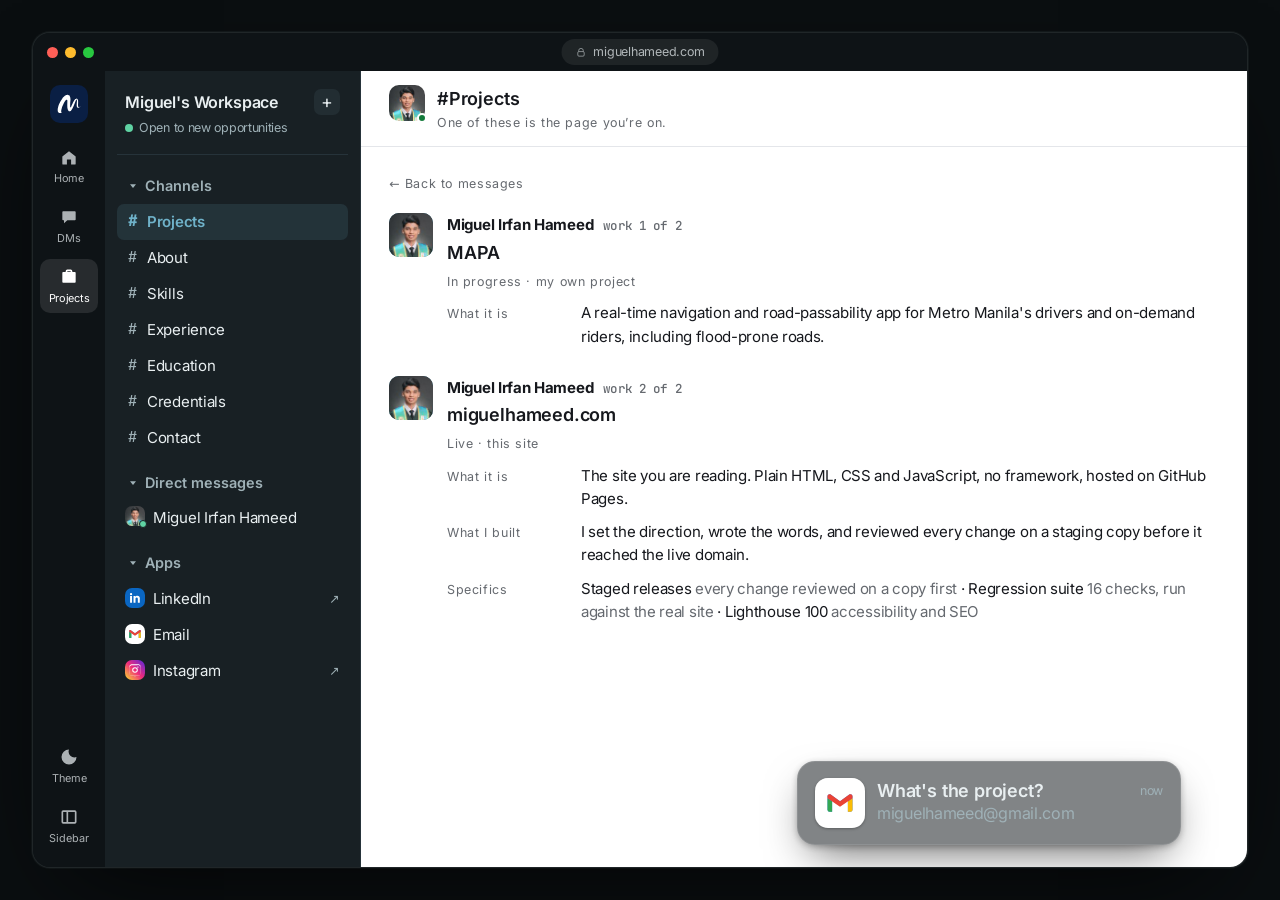
==== projects/index.html @ 27917337 "The words split into one file per channel content.js held every channel's text in 378 lines. It is n" ====
<!DOCTYPE html>
<!-- Generated by tools-build-work.js from index.html. Do not edit by hand. -->
<html lang="en" data-theme="dark">
<head>
  <meta charset="utf-8" />
  <meta name="viewport" content="width=device-width, initial-scale=1" />
  <title>Projects — Miguel Irfan Hameed</title>
  <meta name="description" content="Miguel Irfan Hameed's own projects: MAPA, a road-passability app for Metro Manila, and this site." />
  <meta name="theme-color" content="#182024" />
  <link rel="canonical" href="https://miguelhameed.com/projects/" />
  <link rel="icon" href="../favicon.ico" />
  <link rel="apple-touch-icon" href="../images/site/apple-touch-icon.png" />

  <!-- How the link looks when shared on LinkedIn, Messenger, WhatsApp or X -->
  <meta property="og:type" content="article" />
  <meta property="og:site_name" content="Miguel Irfan Hameed" />
  <meta property="og:url" content="https://miguelhameed.com/projects/" />
  <meta property="og:title" content="Projects — Miguel Irfan Hameed" />
  <meta property="og:description" content="Miguel Irfan Hameed's own projects: MAPA, a road-passability app for Metro Manila, and this site." />
  <meta property="og:image" content="https://miguelhameed.com/images/site/og-image.png" />
  <meta property="og:image:width" content="1200" />
  <meta property="og:image:height" content="630" />
  <meta property="og:image:alt" content="Miguel Irfan Hameed — Marketing Operations Specialist, Quezon City" />
  <meta name="twitter:card" content="summary_large_image" />
  <meta name="twitter:title" content="Projects — Miguel Irfan Hameed" />
  <meta name="twitter:description" content="Miguel Irfan Hameed's own projects: MAPA, a road-passability app for Metro Manila, and this site." />
  <meta name="twitter:image" content="https://miguelhameed.com/images/site/og-image.png" />
  <link rel="preload" href="../fonts/inter-700.woff2" as="font" type="font/woff2" crossorigin />
  <link rel="preload" href="../fonts/inter-400.woff2" as="font" type="font/woff2" crossorigin />
  <!-- No preload on content.js and script.js: it was tried on 1 Oct and measured, and it changed nothing.
       JavaScript execution time is 0.0s — the scripts were never what the opening line was waiting for. -->
  <!-- The counter posts to this origin, so opening the connection early saves the handshake. It is the
       endpoint, not gc.zgo.at where the script file lives; that distinction cost a measurement to find. -->
  <link rel="preconnect" href="https://miguelhameed.goatcounter.com" crossorigin />
  <link rel="stylesheet" href="../fonts/fonts.css" />
  <link rel="manifest" href="../site.webmanifest" />
  <script type="application/ld+json">
{
  "@context": "https://schema.org",
  "@type": "Person",
  "name": "Miguel Irfan Hameed",
  "alternateName": "Miguel Hameed",
  "jobTitle": "Marketing Operations Specialist",
  "url": "https://miguelhameed.com/",
  "image": "https://miguelhameed.com/images/site/headshot.jpg",
  "email": "mailto:miguelhameed@gmail.com",
  "address": {
    "@type": "PostalAddress",
    "addressLocality": "Quezon City",
    "addressCountry": "PH"
  },
  "sameAs": [
    "https://www.linkedin.com/in/miguelhameed",
    "https://www.instagram.com/miggybop/"
  ],
  "alumniOf": {
    "@type": "CollegeOrUniversity",
    "name": "Far Eastern University \u2013 Manila"
  },
  "knowsAbout": [
    "Marketing operations",
    "Content operations",
    "Lead generation",
    "Pipeline management",
    "AI workflows"
  ]
}
  </script>
  <link rel="stylesheet" href="../styles.css" />
</head>
<body>
  <a class="skip-link" href="#messages">Skip to content</a>

  <div class="desk">
    <div class="app" id="app">
      <!-- window bar -->
      <!-- Window bar, after Safari in its compact state: traffic lights and a URL pill, nothing else.
           No tabs, no back arrows — a fake toolbar under the visitor's real one is what makes these look
           like mockups. aria-hidden because it is scenery; the real address is in the real address bar. -->
      <div class="app-bar" aria-hidden="true">
        <span class="dots"><i></i><i></i><i></i></span>
        <span class="url-pill">
          <svg class="url-lock" viewBox="0 0 24 24" aria-hidden="true">
            <path d="M7 10V8a5 5 0 0 1 10 0v2" /><rect x="5" y="10" width="14" height="10" rx="2.5" />
          </svg>
          miguelhameed.com
        </span>
      </div>

      <!-- icon rail (desktop) -->
      <nav class="rail" aria-label="Workspace">
        <a class="rail-mark" href="#intro" aria-label="Miguel's logo, back to the top"><img src="../images/site/logo.svg" alt="" width="38" height="38" /></a>
        <a class="rail-btn is-active" href="#intro" data-rail="home">
          <svg viewBox="0 0 24 24" aria-hidden="true"><path d="M4 11.5 12 5l8 6.5V20a1 1 0 0 1-1 1h-4.5v-6h-5v6H5a1 1 0 0 1-1-1z"/></svg>
          <span>Home</span>
        </a>
        <a class="rail-btn" href="#intro" data-rail="dms">
          <svg viewBox="0 0 24 24" aria-hidden="true"><path d="M5 5h14a1 1 0 0 1 1 1v9a1 1 0 0 1-1 1H10l-4 3.5V16H5a1 1 0 0 1-1-1V6a1 1 0 0 1 1-1z"/></svg>
          <span>DMs</span>
        </a>
        <a class="rail-btn" href="#projects" data-rail="projects">
          <svg viewBox="0 0 24 24" aria-hidden="true"><path d="M8 6V5a2 2 0 0 1 2-2h4a2 2 0 0 1 2 2v1h3a1 1 0 0 1 1 1v11a1 1 0 0 1-1 1H5a1 1 0 0 1-1-1V7a1 1 0 0 1 1-1zm2 0h4V5h-4z"/></svg>
          <span>Projects</span>
        </a>
        <button class="rail-btn theme-btn" type="button" data-theme-toggle aria-label="Theme: switch between slate and ember">
          <svg viewBox="0 0 24 24" aria-hidden="true"><path d="M12 3a9 9 0 1 0 9 9 7 7 0 0 1-9-9z"/></svg>
          <span>Theme</span>
        </button>
        <button class="rail-btn side-toggle" type="button" aria-controls="sidebar" aria-expanded="true" aria-label="Sidebar: hide or show the channel list" data-side-toggle>
          <svg viewBox="0 0 24 24" aria-hidden="true"><path d="M5 4h14a2 2 0 0 1 2 2v12a2 2 0 0 1-2 2H5a2 2 0 0 1-2-2V6a2 2 0 0 1 2-2zm0 2v12h4V6H5zm6 0v12h8V6h-8z"/></svg>
          <span>Sidebar</span>
        </button>
      </nav>

      <!-- channel list -->
      <aside class="sidebar" id="sidebar" aria-label="Channels">
        <div class="side-head">
          <div class="side-head-row">
            <strong>Miguel's Workspace</strong>
            <a class="side-plus" href="#" data-mail aria-label="Send Miguel an email">+</a>
          </div>
          <span class="side-status"><i></i> Open to new opportunities</span>
        </div>

        <button class="side-label" type="button" aria-expanded="true" aria-controls="channel-list" data-fold><svg class="caret" viewBox="0 0 24 24" aria-hidden="true"><path d="M6 8.5h12l-6 7.5z"/></svg>Channels</button>
        <ul class="side-list" id="channel-list"></ul>

        <button class="side-label" type="button" aria-expanded="true" aria-controls="dm-list" data-fold><svg class="caret" viewBox="0 0 24 24" aria-hidden="true"><path d="M6 8.5h12l-6 7.5z"/></svg>Direct messages</button>
        <ul class="side-list" id="dm-list">
          <li><a class="side-link" href="#intro" data-channel="intro"><span class="side-avatar" data-headshot></span> Miguel Irfan Hameed</a></li>
        </ul>

        <button class="side-label" type="button" aria-expanded="true" aria-controls="app-list" data-fold><svg class="caret" viewBox="0 0 24 24" aria-hidden="true"><path d="M6 8.5h12l-6 7.5z"/></svg>Apps</button>
        <ul class="side-list" id="app-list"></ul>
      </aside>

      <!-- messages -->
      <main class="pane" id="messages" tabindex="-1">
        <header class="pane-head">
          <button class="menu-btn" type="button" aria-controls="sidebar" aria-expanded="false" data-menu>
            <svg viewBox="0 0 24 24" aria-hidden="true"><path d="M4 7h16M4 12h16M4 17h16"/></svg>
            <span class="sr-only">Channels</span>
          </button>
          <span data-head-avatar></span>
          <div class="pane-title">
            <p class="pane-h" id="pane-title">Miguel Hameed</p>
            <p id="pane-sub">Marketing Operations Specialist · Quezon City, Philippines</p>
          </div>
          <a class="mob-mail" href="#" data-mail aria-label="Email Miguel">
            <svg viewBox="0 0 24 24" aria-hidden="true"><path d="M4 6h16a1 1 0 0 1 1 1v10a1 1 0 0 1-1 1H4a1 1 0 0 1-1-1V7a1 1 0 0 1 1-1zm0 1.6V17h16V7.6l-8 5.2z"/></svg>
          </a>
          <button class="mob-theme" type="button" data-theme-toggle aria-label="Switch between slate and ember">
            <svg viewBox="0 0 24 24" aria-hidden="true"><path d="M12 3a9 9 0 1 0 9 9 7 7 0 0 1-9-9z"/></svg>
          </button>
        </header>

        <h1 class="sr-only">Miguel Hameed — Marketing Operations Specialist</h1>
        <div class="feed" id="feed">
          <noscript><p class="noscript">This page needs JavaScript to show its content. You can still reach Miguel at
            <a href="mailto:miguelhameed@gmail.com">miguelhameed@gmail.com</a> or download his <a href="../cv.pdf">CV</a>.</p></noscript>
        </div>
      </main>

      <div class="scrim" data-scrim hidden></div>

      <!-- macOS-style notification banner, INSIDE the window (Miguel, 2 Oct) — it used to be fixed to
           the viewport, so it sat on the desk outside the frame. The dismiss button has to be a sibling
           of the link, not inside it: a button cannot live in an anchor. -->
      <div class="float-wrap" id="float-btn">
        <a class="float-btn" id="float-link" href="#">What's the project?</a>
        <button class="float-x" id="float-x" type="button" aria-label="Dismiss">
          <svg viewBox="0 0 24 24" aria-hidden="true"><path d="M6 6l12 12M18 6L6 18"/></svg>
        </button>
      </div>
    </div>
  </div>

  <!-- Panel for a Proof card that has more behind it. Filled and opened by script.js. -->
  <div class="sheet-scrim" id="sheet-scrim" hidden></div>
  <div class="sheet" id="sheet" role="dialog" aria-modal="true" aria-labelledby="sheet-title" hidden>
    <button class="sheet-x" id="sheet-x" type="button" aria-label="Close">
      <svg viewBox="0 0 24 24" aria-hidden="true"><path d="M6 6l12 12M18 6L6 18"/></svg>
    </button>
    <div class="sheet-body" id="sheet-body"></div>
  </div>

  <!-- GoatCounter: visitor counts, no cookies, nothing personal. Dashboard: https://miguelhameed.goatcounter.com -->
  <script data-goatcounter="https://miguelhameed.goatcounter.com/count" async src="//gc.zgo.at/count.js"></script>
  <!-- The site's words, one file per channel (7 Oct). They load in this order and each adds its piece
       to window.SITE, so the browser assembles them — there is no build step. Order only matters in
       that settings.js comes first; the rest are independent. -->
  <script src="../content/settings.js"></script>
  <script src="../content/person.js"></script>
  <script src="../content/projects.js"></script>
  <script src="../content/about.js"></script>
  <script src="../content/skills.js"></script>
  <script src="../content/experience.js"></script>
  <script src="../content/education.js"></script>
  <script src="../content/credentials.js"></script>
  <script src="../content/testimonials.js"></script>
  <script src="../content/contact.js"></script>
  <script src="../script.js"></script>
</body>
</html>
---- fonts/fonts.css ----
The page asks the device for its own interface font first, so Apple devices render in San Francisco. */
@font-face{font-family:'JetBrains Mono';font-style:normal;font-weight:400;font-display:swap;src:url('jetbrainsmono-400.woff2') format('woff2');}
@font-face{font-family:'JetBrains Mono';font-style:normal;font-weight:500;font-display:swap;src:url('jetbrainsmono-500.woff2') format('woff2');}

/* A fallback sized to match Public Sans, so text does not jump when the real font arrives. */
@font-face{font-family:'Inter Fallback';src:local('Segoe UI'),local('Arial');size-adjust:104%;ascent-override:92%;descent-override:24%;line-gap-override:0%;}

@font-face{font-family:'Inter';font-style:normal;font-weight:400;font-display:swap;src:url('inter-400.woff2') format('woff2');}
@font-face{font-family:'Inter';font-style:normal;font-weight:500;font-display:swap;src:url('inter-500.woff2') format('woff2');}
@font-face{font-family:'Inter';font-style:normal;font-weight:600;font-display:swap;src:url('inter-600.woff2') format('woff2');}
@font-face{font-family:'Inter';font-style:normal;font-weight:700;font-display:swap;src:url('inter-700.woff2') format('woff2');}
@font-face{font-family:'Inter';font-style:normal;font-weight:800;font-display:swap;src:url('inter-800.woff2') format('woff2');}
---- styles.css ----
﻿/* =========================================================
   Miguel's workspace â€” styles
   Structure after baileyelith.com, work cards after matthewdea.com,
   outcome-first writing after alicezhao.work. Two themes: aquarium blue (default) and burgundy.
   ========================================================= */

/* Aquarium: deep ocean navy (#020810, from Miguel's first dark design), light falling from above,
   and a clear sea-blue accent that reads well on dark water. */
:root,
[data-theme="dark"] {
  --desk: #0a0e10;
  --desk-dot: rgba(200, 220, 228, 0.06);
  --app: #0f1518;
  --app-bar: #11171a;
  --line: #26333a;
  --ink: #e9eff1;
  --muted: #9fb1b7;          /* 7.4:1 on the sidebar */
  --todo: #ff8f87;
  --todo-soft: rgba(255, 143, 135, 0.14);
  --rail: #0e1316;
  --rail-ink: rgba(233, 239, 241, 0.72);
  --side: #182024;
  --side-hover: #222d32;
  --accent: #6fb2c9;         /* the photograph's own slate, lifted — 7.0:1 on the sidebar */
  --accent-ink: #06131a;
  --accent-soft: rgba(111, 178, 201, 0.13);
  /* The phone hides every piece of chrome except the sticky header, so these are the theme values it
     reaches for. They are deliberately NOT redefined on .pane, which turns everything inside it light. */
  --chrome: #182024;
  --chrome-ink: #e9eff1;
  --chrome-muted: #9fb1b7;
  --chrome-accent: #6fb2c9;
  --good: #5fd3a3;
  --card: #1a2327;
  --shadow: 0 40px 100px -40px rgba(0, 0, 0, 0.85), 0 0 0 1px rgba(200, 225, 235, 0.05);
  color-scheme: dark;
}

/* Burgundy (trial, 22 Sep): deep wine instead of deep ocean, warm light from above, soft gold accent. */
[data-theme="burgundy"] {
  --desk: #0d0a09;
  --mark: #8d4536;         /* the mh mark in the photograph's rose instead of blue */
  --desk-dot: rgba(255, 225, 218, 0.055);
  --app: #15100f;
  --app-bar: #170f0f;
  --line: #3a2a28;
  --ink: #f3eae8;
  --muted: #bba8a3;          /* 7.5:1 on the sidebar */
  --todo: #ff9a8e;
  --todo-soft: rgba(255, 154, 142, 0.14);
  --rail: #140e0e;
  --rail-ink: rgba(243, 234, 232, 0.72);
  --side: #241a19;
  --side-hover: #302321;
  --accent: #d29a8d;         /* the rose in the sunrise — 7.1:1 on the sidebar */
  --accent-ink: #1a0f0d;
  --accent-soft: rgba(210, 154, 141, 0.13);
  --chrome: #241a19;
  --chrome-ink: #f3eae8;
  --chrome-muted: #bba8a3;
  --chrome-accent: #d29a8d;
  --good: #7fd4a6;
  --card: #241b19;
  --shadow: 0 40px 100px -40px rgba(0, 0, 0, 0.85), 0 0 0 1px rgba(255, 225, 218, 0.05);
  color-scheme: dark;
}
[data-theme="burgundy"] .attachment-sea   { background: linear-gradient(145deg, #a79189 0%, #6d5751 55%, #352723 100%); }
[data-theme="burgundy"] .attachment-ocean { background: linear-gradient(145deg, #8d4536 0%, #5c2d24 55%, #2d1613 100%); }
/* The pane is light in burgundy too, but warm rather than blue, and the accent stays gold-adjacent. */
[data-theme="burgundy"] .pane {
  --card: #faf7f6;
  --line: #ece4e2;
  --ink: #1b1413;
  --muted: #6b6160;
  --accent: #8d4536;          /* 6.9:1 on white, and the mark colour */
  --accent-soft: rgba(141, 69, 54, 0.09);
}

[data-theme="burgundy"] .attachment-reef  { background: linear-gradient(145deg, #6b2a4f 0%, #451733 55%, #240a1b 100%); }
[data-theme="burgundy"] .attachment-deep  { background: linear-gradient(145deg, #5c1a3a 0%, #3b0f25 55%, #1e0713 100%); }

:root {
  --sans: -apple-system, BlinkMacSystemFont, 'Inter', 'Inter Fallback', system-ui, 'Segoe UI', sans-serif;
  --serif: 'Newsreader', Georgia, 'Times New Roman', serif;
  /* Tracking scale. San Francisco tightens as type grows; Inter does not, so we do it by hand. */
  /* Measured off apple.com: body is tracked tightest, large display type is nearly neutral,
     mid-size subheads are slightly open. */
  --track-display: -0.01em;   /* the biggest numbers */
  --track-lede: -0.015em;     /* the opening line */
  --track-head: -0.01em;      /* titles and section heads */
  --track-body: -0.02em;      /* running text */
  --track-caps: 0.05em;       /* small uppercase labels */
  --display: var(--sans); /* headings in the same face as the body: standard, and it matches Apple's own look */
  --mono: 'JetBrains Mono', ui-monospace, 'Cascadia Mono', monospace;
  /* one scale for corners: tiny marks, controls, cards, panels, pills */
  --r-xs: 3px;
  --r-sm: 7px;
  --r-md: 10px;
  --r-lg: 14px;
  --r-xl: 18px;
  --r-pill: 999px;
  /* one scale for text sizes */
  --t-xs: 0.68rem;
  --t-sm: 0.78rem;
  --t-md: 0.9rem;
  --t-base: 1rem;
  --t-lg: 1.12rem;
  --t-xl: 1.3rem;
  --ease: cubic-bezier(0.22, 1, 0.36, 1);
}

*, *::before, *::after { box-sizing: border-box; margin: 0; padding: 0; }

html { -webkit-text-size-adjust: 100%; }

body {
  font-family: var(--sans);
  font-size: 15px;
  letter-spacing: var(--track-body);
  line-height: 1.55;
  color: var(--ink);
  background-color: var(--desk);
  /* The desk is the theme's own colour (Miguel, 2 Oct): "match the background into the color of the
     website for now". Flat colour is perfectly sharp at any screen size and costs nothing to load,
     which is the whole reason baileyelith.com's page sits on flat black.
     The illustration is still in images/desk/ — putting it back is this one rule. */
  -webkit-font-smoothing: antialiased;
  transition: background-color 0.3s;
}

a { color: inherit; }
img { display: block; max-width: 100%; }
button { font: inherit; color: inherit; background: none; border: 0; cursor: pointer; }
svg { width: 20px; height: 20px; fill: currentColor; }
.menu-btn svg, .mob-theme svg { fill: none; stroke: currentColor; stroke-width: 1.8; stroke-linecap: round; }
.mob-theme svg { fill: currentColor; stroke: none; }

:focus-visible { outline: 2px solid var(--accent); outline-offset: 2px; border-radius: var(--r-sm); }

.sr-only {
  position: absolute; width: 1px; height: 1px; overflow: hidden;
  clip: rect(0 0 0 0); white-space: nowrap;
}

.skip-link {
  position: fixed; left: 16px; top: -60px; z-index: 50;
  background: var(--accent); color: var(--accent-ink);
  padding: 10px 14px; border-radius: var(--r-sm); text-decoration: none; font-weight: 600;
}
.skip-link:focus { top: 12px; }
.noscript { padding: 24px; max-width: 60ch; }
.noscript a { color: var(--accent); }

.mono { font-family: var(--mono); font-size: var(--t-sm); letter-spacing: 0.01em; }
/* small labels: Inter, quiet, slightly open â€” replaces the monospace that had spread across the page */
.label, .divider-sub, .work-no, .spec-label, .proof-kind, .tl-dates, .where,
.attach-note, .empty-note, .todo-tag, .ext, .end, .word, .tab-count, #pane-sub, .contact-list .label,
.earlier-head {
  font-family: var(--sans); font-size: var(--t-sm); letter-spacing: var(--track-caps); color: var(--muted);
}
/* Only the dash is dimmed — it is a separator, not something to read. */
.divider-dash { color: var(--muted); opacity: 0.7; margin-right: 2px; }
.work-no, .proof-kind { text-transform: uppercase; }

/* ---------------- desk + app window ---------------- */
.desk {
  min-height: 100vh;
  display: grid;
  place-items: center;
  padding: 32px;
}

.app {
  position: relative;
  width: 100%;
  max-width: 1500px;
  height: calc(100vh - 64px);
  min-height: 560px;
  display: grid;
  grid-template-columns: 72px 256px 1fr;
  grid-template-rows: 38px 1fr;
  grid-template-areas:
    "bar bar bar"
    "rail side pane";
  background: var(--app);
  /* A real window edge: a faint light ring, catching light the way a window would. It read as a glow
     only while the desk was LIGHTER than the window; with the desk darkened below it (2 Oct) the ring
     does its job again and Miguel kept it. */
  border: 1px solid rgba(255, 255, 255, 0.07);
  border-radius: var(--r-xl);
  box-shadow: var(--shadow);
  overflow: hidden;
}

.app-bar {
  grid-area: bar;
  position: relative;
  display: flex;
  align-items: center;
  gap: 14px;
  padding: 0 14px;
  background: var(--rail);
  color: var(--rail-ink);
}
.dots { display: inline-flex; gap: 7px; }
.dots i { width: 11px; height: 11px; border-radius: 50%; }
/* window buttons in colour, like baileyelith.com: close, minimise, full screen */
.dots i:nth-child(1) { background: #ff5f57; }
.dots i:nth-child(2) { background: #febc2e; }
.dots i:nth-child(3) { background: #28c840; }
.app-bar-title { font-family: var(--mono); font-size: var(--t-sm); }

/* The address pill. Centred in the bar the way Safari centres it, and narrow — a wide one reads as a
   toolbar waiting to be typed into. */
.url-pill {
  position: absolute; left: 50%; transform: translateX(-50%);
  display: inline-flex; align-items: center; gap: 7px;
  max-width: 46%; padding: 3px 14px;
  border-radius: var(--r-pill);
  background: rgba(255, 255, 255, 0.07);
  font-size: var(--t-sm); letter-spacing: var(--track-body);
  color: var(--rail-ink);
  white-space: nowrap; overflow: hidden; text-overflow: ellipsis;
}
.url-lock { width: 11px; height: 11px; flex: none; fill: none; stroke: currentColor; stroke-width: 2; opacity: 0.75; }

/* ---------------- icon rail ---------------- */
.rail {
  grid-area: rail;
  background: var(--rail);
  color: var(--rail-ink);
  display: flex;
  flex-direction: column;
  align-items: center;
  gap: 6px;
  padding: 14px 0;
}

.rail-mark {
  display: grid; place-items: center;
  width: 38px; height: 38px; margin-bottom: 10px;
  border-radius: var(--r-md);
  background: #0a1f44;              /* navy, Miguel's pick for the logo tile */
  color: #fff;
  text-decoration: none;
  overflow: hidden;
}
.rail-mark img { width: 72%; height: 72%; object-fit: contain; }

.rail-btn {
  display: flex; flex-direction: column; align-items: center; gap: 3px;
  width: 58px; padding: 8px 0 6px;
  border-radius: var(--r-md);
  font-size: var(--t-xs); font-weight: 400;
  text-decoration: none;
  transition: background 0.2s, color 0.2s;
}
.rail-btn:hover, .rail-btn.is-active { background: rgba(255, 255, 255, 0.1); color: #fff; }
.theme-btn { margin-top: auto; }
/* hide-sidebar button (desktop only): folds the channel column away */
.app { transition: grid-template-columns 0.25s var(--ease); }
@media (min-width: 1024px) {
  .app.side-hidden { grid-template-columns: 72px 0 1fr; }
  .app.side-hidden .sidebar { visibility: hidden; padding: 0; border: 0; }
}
.side-toggle[aria-expanded="false"] { background: rgba(255, 255, 255, 0.1); color: #fff; }

/* ---------------- sidebar ---------------- */
.sidebar {
  grid-area: side;
  background: var(--side);
  border-right: 1px solid var(--line);
  padding: 18px 12px;
  overflow-y: auto;
}

.side-head { padding: 0 8px 16px; border-bottom: 1px solid var(--line); margin-bottom: 14px; }
.side-head strong { font-family: var(--display); font-weight: 600; display: block; font-size: var(--t-base); letter-spacing: var(--track-head); }
.side-status { display: inline-flex; align-items: center; gap: 6px; font-size: var(--t-sm); color: var(--muted); }
.side-status i, .dot-good { width: 8px; height: 8px; border-radius: 50%; background: var(--good); display: inline-block; }

/* section headings with a fold arrow, after baileyelith.com: â–¾ open, â–¸ closed */
/* a channel that opens on its own, like a separate page */
/* The same side padding as the message feed. It had none, so the content sat flush against the
   channel list instead of breathing like every other channel does. */
.channel-view { flex: 1; overflow-y: auto; padding: 24px 28px 60px; }
/* A plain text link, not a pill: nothing else on the site is a pill-shaped control. */
.view-back {
  display: inline-flex; align-items: center; gap: 6px;
  margin: 0 0 6px; padding: 0;
  border: 0; background: none;
  color: var(--muted); font-size: var(--t-sm); letter-spacing: var(--track-caps);
}
.view-back:hover { color: var(--accent); }

/* Messages / Files tabs and the file gallery */
.pane-tabs { display: flex; gap: 4px; padding: 8px 28px 0; border-bottom: 1px solid var(--line); background: var(--app); }
.pane-tab {
  display: inline-flex; align-items: center; gap: 6px;
  padding: 8px 12px 10px; border-bottom: 2px solid transparent;
  color: var(--muted); font-weight: 600; font-size: var(--t-md);
}
.pane-tab:hover { color: var(--ink); }
.pane-tab.is-on { color: var(--ink); border-bottom-color: var(--accent); }
.tab-count { color: var(--muted); font-weight: 400; }
.files-panel { flex: 1; overflow-y: auto; padding: 24px 28px 60px; }
.files-grid { display: grid; grid-template-columns: repeat(auto-fill, minmax(min(260px, 100%), 1fr)); gap: 18px; max-width: 1000px; }
.file-card { display: flex; flex-direction: column; gap: 8px; }
.file-card img { width: 100%; aspect-ratio: 4 / 3; object-fit: cover; border-radius: var(--r-lg); border: 1px solid var(--line); background: var(--card); }
.file-name { color: var(--muted); }

/* Bailey-style touches: hashtag chips, an "available" dot, a header icon, a + button, a richer float button */
.hash-tags { display: flex; flex-wrap: wrap; gap: 8px; margin: -6px 0 14px; }
/* The outline was var(--line) at 1.25:1 against the pane — technically drawn, effectively invisible,
   so the chips read as floating grey words. A soft fill carries the shape instead, and the text goes to
   the accent so it reads as a label rather than as body copy that has faded. */
.hash-tag { padding: 3px 10px; border-radius: var(--r-pill); border: 1px solid color-mix(in srgb, var(--accent) 45%, transparent); background: var(--accent-soft); color: var(--accent); font-weight: 400; }
.avatar-live { position: relative; display: inline-flex; flex: none; align-self: start; height: -moz-fit-content; height: fit-content; }
.live-dot {
  position: absolute; right: -2px; bottom: -2px;
  width: 12px; height: 12px; border-radius: 50%;
  background: var(--good); border: 2px solid var(--app);
}
.side-avatar + .live-dot { width: 8px; height: 8px; border-width: 1.5px; border-color: var(--side); }
.head-avatar { width: 36px; height: 36px; border-radius: var(--r-md); font-size: var(--t-sm); }
.head-avatar + .live-dot { width: 10px; height: 10px; }
.side-head-row { display: flex; align-items: center; gap: 8px; }
.side-plus {
  margin-left: auto; display: grid; place-items: center;
  width: 26px; height: 26px; border-radius: var(--r-sm);
  background: var(--side-hover); color: var(--ink);
  font-size: var(--t-lg); line-height: 1; text-decoration: none;
}
.side-plus:hover { background: var(--accent); color: var(--accent-ink); }
.float-text { display: flex; flex-direction: column; line-height: 1.32; text-align: left; flex: 1; min-width: 0; padding-top: 1px; }
.float-sub { font-size: 1rem; color: var(--muted); overflow: hidden; text-overflow: ellipsis; white-space: nowrap; }
.side-label {
  display: flex; align-items: center; gap: 4px; width: 100%;
  margin-top: 10px; padding: 6px 8px; border-radius: var(--r-sm);
  font-size: var(--t-md); font-weight: 600; color: var(--muted); text-align: left;
  transition: background 0.15s, color 0.15s;
}
.side-label:hover { background: var(--side-hover); color: var(--ink); }
.side-label .caret { width: 12px; height: 12px; margin: 0 2px; fill: currentColor; transition: transform 0.2s var(--ease); }
.side-label[aria-expanded="false"] .caret { transform: rotate(-90deg); }
.side-list[hidden] { display: none; }

.side-list { list-style: none; }
/* hold the space the lists will take, so nothing jumps while the page draws */
#channel-list { min-height: 216px; }
#app-list { min-height: 108px; }
.feed { min-height: 100vh; }

.side-link {
  display: flex; align-items: center; gap: 8px;
  min-height: 36px; padding: 6px 8px;
  border-radius: var(--r-sm);
  text-decoration: none;
  color: var(--ink);
  transition: background 0.15s, color 0.15s;
}
.side-link:hover { background: var(--side-hover); }
.side-link.is-active { background: var(--accent-soft); color: var(--accent); font-weight: 600; }
.side-link .hash { color: var(--muted); font-family: var(--mono); width: 14px; text-align: center; }
.side-link.is-active .hash { color: var(--accent); }
.side-link .soon { margin-left: auto; font-family: var(--mono); font-size: var(--t-xs); color: var(--muted); }
.app-icon { display: grid; place-items: center; width: 20px; height: 20px; border-radius: var(--r-sm); flex: none; }
.app-icon svg { width: 14px; height: 14px; fill: #fff; }
.app-linkedin { background: #0a66c2; }   /* LinkedIn's own blue */
.app-email { background: #fff; }            /* Gmail's own colours need a white tile */
.app-instagram { background: linear-gradient(45deg, #f9ce34 5%, #ee2a7b 50%, #6228d7 95%); }
.app-cv { background: #e5484d; }        /* PDF red */
.app-notes { background: var(--accent); }
.side-link .ext { margin-left: auto; color: var(--muted); font-size: var(--t-sm); }
.side-avatar { width: 20px; height: 20px; border-radius: var(--r-sm); object-fit: cover; }

/* ---------------- message pane ---------------- */
/* The message pane is light inside both themes (Miguel, 1 Oct, after baileyelith.com): the frame keeps its
   colour — deep ocean or wine on the desk, the rail and the channel list with it — and the conversation
   itself sits on white, the way a chat app actually looks. These are the same token names redefined on this
   one element, so everything inside the pane picks them up and nothing outside it changes. */
.pane {
  --app: #ffffff;
  --app-bar: #f4f4f4;
  --card: #f7f8fa;
  --line: #e4e6ea;
  --ink: #16181d;
  --muted: #65696f;          /* 5.9:1 on white */
  --accent: #1f5f78;         /* the photograph's slate, darkened — 7.1:1 on white */
  --accent-ink: #ffffff;
  --accent-soft: rgba(31, 95, 120, 0.09);
  --good: #137a3a;
  --todo: #c2282f;
  --todo-soft: rgba(194, 40, 47, 0.09);
  color-scheme: light;

  grid-area: pane;
  background: var(--app);
  /* colour is inherited, so it was already resolved to the dark theme ink at body: it has to be set
     again here or every element that does not name a colour stays near-white on white. */
  color: var(--ink);
  display: flex;
  flex-direction: column;
  min-width: 0;
  overflow: hidden;
  outline: none;
}

.pane-head {
  display: flex; align-items: center; gap: 12px;
  padding: 14px 28px;
  border-bottom: 1px solid var(--line);
  background: var(--app);
}
.pane-title .pane-h { font-family: var(--display); color: var(--ink); font-weight: 600; font-size: var(--t-lg); letter-spacing: var(--track-head); }
.pane-title p { color: var(--muted); }
.menu-btn, .mob-theme, .mob-mail { display: none; flex: none; } /* flex: none keeps phone header buttons a full 44px tap size */

.feed {
  scroll-padding-top: 20px;
  flex: 1;
  overflow-y: auto;
  padding: 24px 28px 110px;
  scroll-behavior: smooth;
}

.day { display: flex; align-items: center; gap: 12px; margin: 4px 0 18px; color: var(--muted); }
.day::before, .day::after { content: ''; flex: 1; height: 1px; background: var(--line); }

/* one message */
.msg {
  display: grid;
  grid-template-columns: 44px minmax(0, 1fr);
  gap: 14px;
  padding: 14px 0;
  animation: rise 0.5s var(--ease) both;
}
.msg-avatar { width: 44px; height: 44px; border-radius: var(--r-md); object-fit: cover; background: var(--accent); }
.avatar-mark { display: inline-grid; place-items: center; flex: none; background: #0a1f44; color: #fff; font-weight: 700; letter-spacing: -0.03em; font-size: var(--t-md); }
.side-avatar.avatar-mark { font-size: var(--t-xs); }
.msg-meta { display: flex; align-items: baseline; gap: 10px; flex-wrap: wrap; margin-bottom: 4px; }
.msg-name { font-weight: 700; }
.msg-time { color: var(--muted); }
.pin { display: inline-flex; align-items: center; gap: 5px; color: var(--muted); }

/* the intro message */
.lede { font-family: var(--display); font-size: clamp(1.35rem, 2.4vw, 1.9rem); line-height: 1.22; letter-spacing: var(--track-lede); font-weight: 600; max-width: 30ch; margin: 6px 0 14px; }
.lede .before { color: var(--muted); font-weight: 400; }

/* intro photo: beside the text on wide screens, above it on phones */
/* One column while there is no photo beside the text (1 Oct). The two-column rule is kept below for
   when it comes back. */
.intro-grid { display: grid; grid-template-columns: minmax(0, 1fr); gap: 32px; align-items: start; }
.intro-grid:has(.intro-photo) { grid-template-columns: minmax(0, 1fr) 220px; }
.intro-photo { width: 100%; height: auto; aspect-ratio: 1 / 1; border-radius: var(--r-xl); object-fit: cover; margin-top: 8px; box-shadow: var(--shadow); }
.intro-photo.is-empty {
  display: flex; flex-direction: column; align-items: center; justify-content: center; gap: 8px;
  text-align: center; padding: 16px;
  border: 2px dashed var(--todo); background: var(--todo-soft); color: var(--todo); box-shadow: none;
}
.intro-photo .empty-title { font-weight: 700; font-size: var(--t-lg); line-height: 1.25; }
.intro-photo .empty-note { font-size: var(--t-xs); opacity: 0.9; }

.highlights { list-style: none; display: grid; gap: 6px; margin-bottom: 16px; }
.highlights li { position: relative; padding-left: 18px; max-width: 60ch; }
a.hook, .highlights .hook { color: var(--ink); font-weight: 600; text-decoration: none; }
a.hook { border-bottom: 1px solid var(--line); }
a.hook:hover, a.hook:focus-visible { border-bottom-color: var(--accent); color: var(--accent); }
.highlights li::before { content: ''; position: absolute; left: 2px; top: 0.62em; width: 5px; height: 5px; border-radius: var(--r-xs); background: var(--muted); }

.chips { display: flex; flex-wrap: wrap; gap: 8px; margin-bottom: 18px; }
.chip {
  display: inline-flex; align-items: center; gap: 6px;
  padding: 5px 10px; border-radius: var(--r-pill);
  border: 1px solid var(--line); background: var(--side);
  font-size: var(--t-md);
}

.actions { display: flex; flex-wrap: wrap; gap: 10px; }
.btn {
  display: inline-flex; align-items: center; justify-content: center; gap: 8px;
  min-height: 44px; padding: 10px 18px;
  border-radius: var(--r-md);
  font-weight: 600; text-decoration: none;
  /* The secondary button used var(--line), which measures 1.25:1 against the pane — drawn but not
     visible — with plain body ink for text, so it read as dark words rather than as a button beside a
     filled one. Accent outline at 3.4:1 and accent text now, which is the pair reading as primary and
     secondary rather than as a button and a sentence. */
  border: 1px solid color-mix(in srgb, var(--accent) 45%, transparent);
  background: var(--app);
  color: var(--accent);
  transition: transform 0.2s var(--ease), background 0.2s, border-color 0.2s;
}
.btn:hover { border-color: var(--accent); }
.btn:active { transform: scale(0.98); }
.btn-primary { background: var(--accent); color: var(--accent-ink); border-color: var(--accent); }
.btn-primary:hover { filter: brightness(1.08); }
/* The word and an arrow (Miguel, 4 Oct), which is the shape he wanted all along. The arrow used to be
   the text character ↗: it sat high above the baseline, drew at the font's own weight rather than the
   button's, and sheared differently in every face. This is drawn instead — same stroke weight as the
   text, aligned to it, and it nudges on hover so the button has somewhere to go.
   Tried and rejected on the way here: a blue tile, a solid LinkedIn-blue button, a blue outline, and the
   mark on its own without the word. */
.btn-arrow {
  width: 13px; height: 13px; flex: none;
  fill: none; stroke: currentColor; stroke-width: 1.6; stroke-linecap: round; stroke-linejoin: round;
  opacity: 0.8; transition: transform 0.18s var(--ease), opacity 0.18s;
}
.btn:hover .btn-arrow { opacity: 1; transform: translate(1.5px, -1.5px); }
.btn-mark { display: grid; place-items: center; width: 20px; height: 20px; flex: none; }
.btn-mark svg { width: 17px; height: 17px; fill: currentColor; }

/* placeholder for channels not built yet */
.building {
  border: 1px dashed var(--line);
  border-radius: var(--r-md);
  padding: 18px 20px;
  color: var(--muted);
  max-width: 60ch;
}
.building strong { color: var(--ink); }

/* Floating contact banner, shaped like a macOS notification (Miguel, 30 Sep).
   Frosted translucent material, the sending app's squircle icon, a timestamp, and a dismiss
   that only appears on hover. The wrapper is positioned; the link inside carries the material. */
/* Absolute, not fixed (Miguel, 2 Oct): it belongs to the browser window, not to the desk behind it.
   `.app` is position: relative and clips its overflow, so the banner stays inside the frame. */
.float-wrap {
  position: absolute;
  right: 22px;
  bottom: 22px;
  z-index: 30;
  transition: transform 0.2s var(--ease), opacity 0.25s;
}
.float-wrap.is-hidden { opacity: 0; pointer-events: none; transform: translateY(10px); }
.float-btn {
  display: flex; align-items: flex-start; gap: 12px;
  width: 428px; max-width: calc(100% - 44px);
  padding: 16px 17px;
  border-radius: 18px;
  /* Translucent enough to read the page through, with the blur keeping the text legible. */
  background: color-mix(in srgb, var(--app) 52%, transparent);
  -webkit-backdrop-filter: blur(26px) saturate(180%);
  backdrop-filter: blur(26px) saturate(180%);
  border: 1px solid rgba(255, 255, 255, 0.10);
  color: var(--ink); font-weight: 400; text-decoration: none;
  box-shadow: 0 18px 44px -14px rgba(0, 0, 0, 0.65), 0 2px 8px -2px rgba(0, 0, 0, 0.4);
  transition: transform 0.2s var(--ease);
}
.float-wrap:hover .float-btn { transform: translateY(-2px); }
/* The app tile: Gmail's own colours need a white square, exactly as in the Apps list. */
.float-app {
  width: 50px; height: 50px; border-radius: 13px; flex: none;
  display: grid; place-items: center; background: #fff;
  box-shadow: inset 0 1px 0 rgba(255, 255, 255, 0.5), 0 1px 3px rgba(0, 0, 0, 0.3);
}
.float-app svg { width: 30px; height: 30px; }
.float-btn strong { font-weight: 600; font-size: var(--t-lg); letter-spacing: var(--track-head); }
.float-when { flex: none; font-size: var(--t-sm); color: var(--muted); padding-top: 3px; }
.float-x {
  position: absolute; top: -7px; left: -7px;
  width: 24px; height: 24px; border-radius: 50%; border: 0; padding: 0;
  display: grid; place-items: center; cursor: pointer;
  background: rgba(72, 78, 88, 0.92); color: #e9eef7;
  -webkit-backdrop-filter: blur(8px); backdrop-filter: blur(8px);
  box-shadow: 0 2px 6px rgba(0, 0, 0, 0.45);
  opacity: 0; transform: scale(0.8);
  transition: opacity 0.12s ease, transform 0.12s ease;
}
.float-wrap:hover .float-x, .float-x:focus-visible { opacity: 1; transform: scale(1); }
.float-x svg { width: 13px; height: 13px; fill: none; stroke: currentColor; stroke-width: 2.4; stroke-linecap: round; }
/* Touch devices have no hover, so the dismiss is always there rather than never. */
@media (hover: none) {
  .float-x { opacity: 1; transform: scale(1); }
}

.actions { margin-bottom: 20px; }
.pane-title { min-width: 0; }
.pane-title p { white-space: nowrap; overflow: hidden; text-overflow: ellipsis; }

.scrim { display: none; }

/* ---------------- sections of the conversation ---------------- */
.channel-divider { margin-top: 26px; font-family: var(--display);
  display: flex; align-items: baseline; flex-wrap: wrap; gap: 4px 10px;
  margin: 44px 0 6px; padding-bottom: 10px;
  border-bottom: 1px solid var(--line);
  font-size: var(--t-lg); letter-spacing: -0.01em;
  scroll-margin-top: 16px;
}
.channel-divider .hash { color: var(--muted); margin-right: -4px; }
.divider-sub { color: var(--muted); font-weight: 400; }
.day { scroll-margin-top: 16px; }

.section-lede { font-size: var(--t-base); margin-bottom: 12px; max-width: 60ch; }

/* anything still marked TODO in content.js */
.todo { border-bottom: 1px dashed var(--todo); color: var(--todo); }
.todo-tag {
  display: inline-block; margin-left: 6px; padding: 0 6px;
  border-radius: var(--r-xs); font-size: var(--t-xs); vertical-align: 2px;
  background: var(--todo-soft); color: var(--todo);
}

/* work messages: result first, then the attachment panel */
.set-name { font-family: var(--display); font-size: var(--t-lg); font-weight: 600; letter-spacing: var(--track-head); margin: 4px 0 18px 58px; }
/* three hard facts under each piece of work, after the reference sites' specs (film stock, CCT, LCP) */
.spec-line { color: var(--ink); }
.spec-of { color: var(--muted); }
.specs { list-style: none; display: flex; flex-wrap: wrap; gap: 28px; margin: 4px 0 16px; padding-top: 14px; border-top: 1px solid var(--line); max-width: 640px; }
.specs li { display: flex; flex-direction: column; gap: 2px; }
.spec-value { font-family: var(--display); font-size: var(--t-lg); font-weight: 600; letter-spacing: var(--track-head); }
.spec-label { color: var(--muted); }
.work-no { color: var(--muted); letter-spacing: var(--track-caps); text-transform: uppercase; margin-bottom: 4px; }
.work-title { font-family: var(--display); font-weight: 600; font-size: var(--t-lg); letter-spacing: var(--track-head); line-height: 1.3; margin: 2px 0 8px; }
.tags { list-style: none; display: flex; flex-wrap: wrap; gap: 6px; margin-bottom: 12px; }
.tags li {
  padding: 2px 8px; border-radius: var(--r-sm);
  border: 1px solid var(--line); color: var(--muted);
  font-size: var(--t-sm);
}
.tags-lg li { font-family: var(--sans); font-size: var(--t-md); padding: 5px 11px; border-radius: var(--r-pill); color: var(--ink); background: var(--card); }

.outcome {
  font-size: clamp(1.08rem, 1.6vw, 1.3rem); font-weight: 600; letter-spacing: var(--track-head); line-height: 1.35;
  padding: 12px 14px; margin-bottom: 14px; max-width: 58ch;
  border-left: 3px solid var(--accent); border-radius: 0 var(--r-md) var(--r-md) 0;
  background: var(--accent-soft);
}
.outcome-label { display: block; font-size: var(--t-xs); font-weight: 400; color: var(--accent); margin-bottom: 2px; }

.work-detail { display: grid; gap: 10px; margin-bottom: 16px; max-width: 64ch; }
.work-pending { margin: -4px 0 14px; font-size: var(--t-md); }
.work-detail div { display: grid; grid-template-columns: 92px minmax(0, 1fr); gap: 12px; }
.work-detail dt { color: var(--muted); padding-top: 3px; }
.work-detail dd { margin: 0; }

.attachment {
  position: relative; overflow: hidden;
  aspect-ratio: 16 / 9; max-width: 640px;
  border-radius: var(--r-xl); border: 1px solid var(--line);
  display: grid; place-items: center;
  container-type: inline-size; /* lets the big number size itself to the panel */
}
.attachment img { width: 100%; height: 100%; object-fit: cover; }
.attachment-sea   { background: linear-gradient(145deg, #435c63 0%, #2a3b42 55%, #161f24 100%); }
.attachment-ocean { background: linear-gradient(145deg, #30464c 0%, #22333a 55%, #141c20 100%); }
.attachment-reef  { background: linear-gradient(145deg, #115e59 0%, #0b3f47 55%, #062331 100%); }
.attachment-deep  { background: linear-gradient(145deg, #312e81 0%, #1f1d5c 55%, #110f36 100%); }
.attach-metric {
  font-size: clamp(1.8rem, 11cqi, 5.5rem); font-weight: 700; text-align: center; padding: 0 16px 18px; white-space: nowrap; letter-spacing: var(--track-display); line-height: 1;
  color: #eaf3ff; text-shadow: 0 10px 40px rgba(0, 0, 0, 0.35);
}
.attach-note {
  position: absolute; left: 14px; right: 14px; bottom: 12px;
  font-size: var(--t-xs); color: rgba(234, 243, 255, 0.75);
}

/* experience */
/* a row that opens the Work view, after snohetta.com's list rows */
.section-row {
  /* Three columns with the first left empty (Miguel, 4 Oct): the name sits centred in the row while
     Open stays pinned right where it is on every other link. Two columns put the name hard left and
     left a hole in the middle. */
  display: grid; grid-template-columns: 1fr auto 1fr; gap: 18px; align-items: baseline;
  margin: 30px 0 10px; padding: 18px 0; text-decoration: none; color: var(--ink);
  border-top: 1px solid var(--line); border-bottom: 1px solid var(--line);
}
.section-row:hover { border-color: var(--accent); }
.section-row-label { font-size: var(--t-sm); letter-spacing: var(--track-caps); text-transform: uppercase; color: var(--muted); }
.section-row-title { grid-column: 2; font-size: var(--t-lg); font-weight: 600; letter-spacing: var(--track-head); }
.section-row-go { grid-column: 3; justify-self: end; font-size: var(--t-sm); color: var(--muted); }
.section-row:hover .section-row-go { color: var(--accent); }

.timeline { list-style: none; display: grid; gap: 0; max-width: 760px; }
/* Each row is its own grid, so a content-sized date column made every row a different width: a row
   reading "November 2023 â€“ August 2024" squeezed the first two columns left of one reading
   "April 2025 â€“ Present". A fixed last column gives all four rows the same three columns. */
.timeline li {
  display: grid; grid-template-columns: minmax(0, 1.4fr) minmax(0, 1fr) 12rem; gap: 4px 20px;
  padding: 16px 0; border-bottom: 1px solid var(--line); align-items: baseline;
}
.timeline li:first-child { border-top: 1px solid var(--line); }

.tl-role { min-width: 0; }
.tl-role strong { font-weight: 600; }
.tl-org { color: var(--muted); font-size: var(--t-md); }
.tl-dates { text-align: right; white-space: nowrap; }
.tl-dates { color: var(--muted); }
.org { font-weight: 400; }
.role-head { display: grid; grid-template-columns: 48px minmax(0, 1fr); gap: 14px; align-items: center; margin-bottom: 4px; }
/* A role header is three lines, so centring put the mark level with the middle one â€” it looked as though
   the title had slipped above it. It sits with the title now, and is sized to the block it stands beside. */
.role-head-multi { align-items: start; grid-template-columns: 56px minmax(0, 1fr); }
.role-head-multi .org-logo { width: 56px; height: 56px; margin-top: 1px; }
.role-head .where { margin-bottom: 0; }
.org-logo { width: 48px; height: 48px; border-radius: var(--r-md); background: #fff; object-fit: contain; border: 1px solid var(--line); }
.org-initials { display: grid; place-items: center; background: var(--accent-soft); color: var(--accent); font-weight: 700; font-size: var(--t-base); letter-spacing: -0.02em; }
.role-head + .points { margin-top: 10px; }
.where { color: var(--muted); margin: 2px 0 10px; }
.points { list-style: none; display: grid; gap: 6px; max-width: 64ch; }
.points li { position: relative; padding-left: 18px; }
.points li::before { content: ''; position: absolute; left: 2px; top: 0.62em; width: 5px; height: 5px; border-radius: var(--r-xs); background: var(--muted); }

/* An earlier title held at the same employer. Indented under the current one and set a size down, so the
   row still reads as one job with a step inside it rather than two separate jobs. */
.role-earlier { margin-top: 14px; padding-left: 14px; border-left: 1px solid var(--line); }
.earlier-head { margin-bottom: 10px; }
.role-earlier .earlier-head strong { color: var(--ink); font-weight: 600; letter-spacing: normal; }
.role-earlier .points { color: var(--muted); }

/* A certificate list: title on the left, date out on the right in italic as his CV sets it,
   and the detail beneath in the quieter tone. Title and date stack on narrow screens. */
.certs { list-style: none; display: grid; gap: 8px; max-width: 60ch; }
/* The date column is a FIXED width, not auto: with auto, "August, 2025" and "September, 2025" gave each
   row a different title width, so every certificate broke its lines in a different place. */
.cert-head { display: grid; grid-template-columns: minmax(0, 1fr) 8.5rem; gap: 2px 18px; align-items: baseline; }
.cert-title { font-size: var(--t-sm); font-weight: 500; font-style: italic; }
.cert-date { font-style: italic; color: var(--muted); font-size: var(--t-sm); white-space: nowrap; text-align: right; }

/* skills */
/* Skills reads as hairline rows, the same structure as the Experience timeline and the Work row:
   the group name holds a left column, what he does fills the rest, the products sit quietly beneath. */
.skill-rows { list-style: none; display: grid; gap: 0; max-width: 760px; }
.skill-rows li {
  /* The same 7.5rem left column as every other labelled row, so values line up down the whole page. */
  display: grid; grid-template-columns: 7.5rem minmax(0, 1fr); gap: 4px 14px;
  padding: 16px 0; border-bottom: 1px solid var(--line);
}
.skill-rows li:first-child { border-top: 1px solid var(--line); }

/* credentials — rows on hairlines, the same shape as Skills and the Experience timeline. The mark sits
   in the 7.5rem left column where a label would. No border, no fill: boxes belong to the old vocabulary. */
.cred-rows { list-style: none; max-width: 760px; }
.cred-rows li { border-bottom: 1px solid var(--line); }
.cred-rows li:first-child { border-top: 1px solid var(--line); }
.cred-row {
  display: grid; grid-template-columns: 7.5rem minmax(0, 1fr) auto; gap: 4px 14px;
  align-items: center; width: 100%; padding: 16px 0; text-align: left;
  background: none; border: 0; color: inherit;
}
.cred-mark { display: grid; place-items: center; }
.cred-mark img { width: auto; max-width: 100%; max-height: 54px; object-fit: contain; }
.cred-body { display: grid; gap: 2px; min-width: 0; }
.cred-kind { display: block; }
.cred-title { font-size: var(--t-base); font-weight: 600; }
.cred-topic { color: var(--muted); }
.cred-cue { color: var(--muted); font-size: var(--t-sm); letter-spacing: var(--track-caps); white-space: nowrap; }
.cred-row.is-link:hover .cred-title { color: var(--accent); }
.cred-row.is-link:hover .cred-cue { color: var(--accent); }

.skill-group-name { font-size: var(--t-base); font-weight: 600; letter-spacing: var(--track-head); color: var(--ink); }
.skill-body { min-width: 0; }
.skill-does { color: var(--ink); line-height: 1.55; }
.skill-does .sep { color: var(--muted); opacity: 0.5; padding: 0 2px; }
.skill-tools { margin-top: 6px; color: var(--muted); font-size: var(--t-sm); }
.skill-tools .label { margin-right: 8px; }
/* education — the school card reuses the Experience role head; these are the rows under it.
   Each row is a label in the left column and its value beside it, the same shape as the Skills rows. */
/* His CV italicises the place and date beside each school and every Dean's Lister line. */
.role-head-school .where { font-style: italic; }
.honours li { font-style: italic; }
.school-note { color: var(--muted); margin-bottom: 10px; }
.school-note strong { color: var(--ink); }
.school-line { display: grid; grid-template-columns: 7.5rem minmax(0, 1fr); gap: 4px 14px; margin-top: 10px; align-items: baseline; }
.school-line .label { padding-top: 0.1em; }
.honours { list-style: none; display: grid; gap: 4px; }

/* proof */
.proof-grid { display: grid; grid-template-columns: repeat(auto-fit, minmax(min(220px, 100%), 1fr)); gap: 12px; max-width: 760px; }
.proof-card {
  display: flex; flex-direction: column; gap: 6px;
  padding: 16px; border-radius: var(--r-lg);
  border: 1px solid var(--line); background: var(--card);
}
.proof-kind { color: var(--accent); font-size: var(--t-xs); }
/* A credential card is not a timeline row, so the mark gets room to actually be looked at. It sits on
   the card with no tile: badge artwork is cut out, so a white square behind it is just a bright block.
   A mark that is drawn FOR white paper sets `logoTile: true` in content.js and gets the tile back. */
/* With a badge across the card, left-aligned wording under a centred mark reads as a mistake,
   so a card carrying a mark centres everything on it. Text-only cards stay left-aligned. */
.proof-card.has-mark { align-items: center; text-align: center; }
.proof-logo { display: block; width: 100%; height: auto; margin: 6px 0 10px; }
.proof-logo.has-tile { border-radius: var(--r-lg); background: #fff; border: 1px solid var(--line); }
.proof-title { font-size: var(--t-base); line-height: 1.35; }
.proof-topic { color: var(--muted); font-size: var(--t-md); }
.proof-link { margin-top: auto; padding-top: 6px; color: var(--accent); font-weight: 600; text-decoration: none; }
.proof-link.is-off { color: var(--muted); font-weight: 400; }
/* A card that opens something is clickable across its whole face, not just on the words. */
.proof-card.is-link { text-decoration: none; color: inherit; cursor: pointer; text-align: left; font: inherit; width: 100%; }
.proof-card.is-link { transition: border-color 0.15s var(--ease), background 0.15s var(--ease), transform 0.15s var(--ease); }
.proof-card.is-link:hover, .proof-card.is-link:focus-visible { border-color: var(--accent); background: var(--accent-soft); transform: translateY(-2px); }
.proof-card.is-link:hover .proof-link, .proof-card.is-link:focus-visible .proof-link { text-decoration: underline; text-underline-offset: 3px; }
/* No hover on a touch screen, so the card carries the accent border from the start. */
@media (hover: none) {
  .proof-card.is-link { border-color: color-mix(in srgb, var(--accent) 40%, var(--line)); }
}

/* ---- the panel a Proof card opens ---- */
body.sheet-open { overflow: hidden; }
.sheet-scrim { position: fixed; inset: 0; z-index: 60; background: rgba(1, 5, 12, 0.72); -webkit-backdrop-filter: blur(3px); backdrop-filter: blur(3px); }
.sheet {
  position: fixed; z-index: 61; top: 50%; left: 50%; transform: translate(-50%, -50%);
  width: min(640px, calc(100vw - 32px)); max-height: min(86vh, 900px); overflow: auto;
  padding: 28px; border-radius: var(--r-xl);
  background: var(--app); border: 1px solid var(--line); color: var(--ink);
  box-shadow: 0 40px 100px -30px rgba(0, 0, 0, 0.8);
}
.sheet-x {
  position: absolute; top: 14px; right: 14px; width: 34px; height: 34px;
  display: grid; place-items: center; cursor: pointer;
  border: 1px solid var(--line); border-radius: 50%; padding: 0;
  background: var(--card); color: var(--muted);
}
.sheet-x:hover { color: var(--ink); border-color: var(--accent); }
.sheet-x svg { width: 15px; height: 15px; fill: none; stroke: currentColor; stroke-width: 2.2; stroke-linecap: round; }
.sheet-title { font-size: var(--t-xl); letter-spacing: var(--track-head); margin: 4px 0 16px; }
/* The certificate is artwork drawn for white paper; it keeps its own ground rather than sitting on the dark. */
.sheet-image { display: block; width: 100%; height: auto; border-radius: var(--r-lg); border: 1px solid var(--line); background: #fff; }
.sheet-meta { display: flex; flex-wrap: wrap; gap: 8px 28px; margin: 18px 0 4px; }
.sheet-meta dt { margin-bottom: 2px; }
.sheet-meta dd { margin: 0; font-weight: 600; }
.sheet-para { margin-top: 14px; color: var(--muted); line-height: 1.6; }
.sheet-cta { margin-top: 20px; display: inline-flex; }
@media (max-width: 767px) {
  .sheet { padding: 20px; width: calc(100vw - 20px); max-height: 92vh; }
  .sheet-meta { gap: 8px 20px; }
  /* A proof card goes full width on a phone, so an unchecked badge fills most of the first screen of the
     channel and the cards under it never get seen. Capped, and centred in the space it gives back. */
  .proof-logo { max-width: 170px; margin-left: auto; margin-right: auto; }
}

/* testimonials */
.initials { display: grid; place-items: center; color: var(--accent-ink); font-weight: 700; font-size: var(--t-md); }
.quote { font-size: var(--t-base); max-width: 60ch; }

/* about */
.about-text { font-size: var(--t-base); max-width: 62ch; margin-bottom: 14px; }
/* The closing line of About, centred as a block. The accent rule stays on its left edge, so the text
   inside stays left-aligned against it â€” centring the words as well would leave the rule attached to
   nothing. Miguel chose this treatment; it is the one place on the page that carries it. */
.motto {
  font-size: clamp(1.25rem, 2.2vw, 1.6rem); font-weight: 600; font-style: italic;
  letter-spacing: var(--track-head); line-height: 1.3; max-width: 32ch;
  padding-left: 16px; border-left: 3px solid var(--accent);
  margin: 16px 0 0;
}

/* contact */
.contact-list { list-style: none; display: grid; gap: 0; max-width: 600px; margin-bottom: 18px; border-top: 1px solid var(--line); }
.contact-list li { display: grid; grid-template-columns: 90px minmax(0, 1fr); gap: 12px; align-items: center; padding: 12px 0; border-bottom: 1px solid var(--line); }
.contact-list .mono { color: var(--muted); }
.contact-list a { display: inline-block; padding: 10px 0; margin: -10px 0; color: var(--accent); font-weight: 600; text-decoration: none; overflow-wrap: anywhere; } /* bigger tap area, same look */
.contact-list a:hover { text-decoration: underline; }
.end { text-align: center; color: var(--muted); margin: 40px 0 0; }

/* gentle entrance as messages scroll into view */
.reveal { opacity: 0; transform: translateY(14px); transition: opacity 0.55s var(--ease), transform 0.55s var(--ease); animation: none; }
.reveal.in { opacity: 1; transform: none; }

@keyframes rise {
  from { opacity: 0; transform: translateY(10px); }
  to { opacity: 1; transform: none; }
}

/* ---------------- tablet ---------------- */
@media (max-width: 1023px) {
  .intro-grid:has(.intro-photo) { grid-template-columns: minmax(0, 1fr) 170px; }
  .intro-grid { gap: 24px; }
  .desk { padding: 20px; }
  .app { height: calc(100vh - 40px); }
  /* The rail stays down to 900px (Miguel, 2 Oct — he works at this width). It was hidden below 1024
     when it held less; it now carries the theme switch and the sidebar toggle, and losing both on an
     ordinary laptop window costs more than the 72px it takes. The channel column narrows instead. */
  .app { grid-template-columns: 72px 216px 1fr; }
}
@media (max-width: 899px) {
  .app { grid-template-columns: 232px 1fr; grid-template-areas: "bar bar" "side pane"; }
  .rail { display: none; }
  .mob-theme { display: grid; place-items: center; width: 44px; height: 44px; margin-left: auto; border-radius: var(--r-md); color: var(--muted); }
}

/* ---------------- phone ---------------- */
/* The intro message IS the first screen. The channel list slides in from a button. */
@media (max-width: 767px) {
  .timeline li { grid-template-columns: 1fr; gap: 2px; }
  /* Two columns are too tight on a phone: the group name becomes a heading over its own row. */
  .skill-rows li { grid-template-columns: 1fr; gap: 6px; }
  .cred-row { grid-template-columns: 1fr; gap: 8px; }
  .cred-mark { justify-items: start; }
  .cred-mark img { max-height: 44px; }
  .school-line { grid-template-columns: 1fr; gap: 2px; }
  .cert-head { grid-template-columns: 1fr; }
  .tl-dates { text-align: left; }
  /* One column on a phone, so the explicit column numbers come off too — left on, they pushed the
     name into an implicit track and knocked it 79px off centre. Stacked and left-aligned here:
     centring a two-line row on a narrow screen reads as an accident. */
  .section-row { grid-template-columns: 1fr; gap: 6px; }
  .section-row-title, .section-row-go { grid-column: auto; justify-self: start; }
  .specs { gap: 18px 24px; }
  .set-name { font-family: var(--display); margin-left: 0; }
  .view-back { margin-left: 0; }
  .pane-tabs { padding: 6px 16px 0; }
  .files-panel { padding: 16px 16px 48px; }
  .role-head { grid-template-columns: 36px minmax(0, 1fr); gap: 10px; align-items: start; }
  .role-head-multi { grid-template-columns: 44px minmax(0, 1fr); }
  .role-head-multi .org-logo { width: 44px; height: 44px; }
  .timeline li { grid-template-columns: 1fr; }
  .org-logo { width: 36px; height: 36px; border-radius: var(--r-md); }
  .org-initials { font-size: var(--t-sm); }
  .intro-grid { grid-template-columns: 1fr; gap: 0; }
  .intro-photo { order: -1; width: 104px; margin: 4px 0 10px; border-radius: var(--r-lg); }
  .intro-photo .empty-title { font-size: var(--t-sm); }
  .intro-photo .empty-note { display: none; }
  body { background-image: none; background-color: var(--app); }
  .desk { display: block; padding: 0; }
  .app {
    display: block; height: auto; min-height: 100vh;
    border: 0; border-radius: 0; box-shadow: none; overflow: visible;
  }
  .app-bar { display: none; }

  .pane { overflow: visible; }
  .avatar-live:has(.head-avatar) { display: none; }
  /* On a phone the window, the rail and the desk are all hidden, so this header is the only thing left
     that can carry the theme. White here meant slate and ember looked identical on a phone. */
  .pane-head {
    position: sticky; top: 0; z-index: 20;
    padding: 10px 12px;
    background: var(--chrome);
    color: var(--chrome-ink);
    border-bottom-color: rgba(255, 255, 255, 0.09);
  }
  .pane-head .pane-h { color: var(--chrome-ink); }
  .pane-head #pane-sub { color: var(--chrome-muted); }
  .pane-head .menu-btn,
  .pane-head .mob-mail,
  .pane-head .mob-theme { color: var(--chrome-accent); }
  .pane-head .menu-btn:active,
  .pane-head .mob-mail:active,
  .pane-head .mob-theme:active { background: rgba(255, 255, 255, 0.10); }
  .menu-btn { display: grid; place-items: center; width: 44px; height: 44px; border-radius: var(--r-md); }
  .feed { overflow: visible; padding: 16px 16px 96px; }

  .msg { grid-template-columns: 38px minmax(0, 1fr); gap: 12px; }
  .channel-divider, .day { scroll-margin-top: 72px; }
  .work-detail div { grid-template-columns: 1fr; gap: 2px; }
  .contact-list li { grid-template-columns: 1fr; gap: 2px; }
  .attachment { border-radius: var(--r-lg); }
  .msg-avatar { width: 38px; height: 38px; }
  .lede { font-family: var(--display); font-size: var(--t-xl); margin-bottom: 12px; }
  .actions .btn { flex: 1 1 auto; }

  /* Closed: fully off-screen, no shadow leaking in, and its links can't be tabbed to. */
  .sidebar {
    position: fixed; inset: 0 auto 0 0; z-index: 40;
    width: min(84vw, 320px);
    transform: translateX(-102%);
    visibility: hidden;
    transition: transform 0.3s var(--ease), visibility 0s linear 0.3s;
    padding-top: 22px;
  }
  .app.menu-open .sidebar {
    transform: none;
    visibility: visible;
    box-shadow: 0 0 60px rgba(0, 0, 0, 0.3);
    transition: transform 0.3s var(--ease), visibility 0s;
  }
  .scrim { display: block; position: fixed; inset: 0; z-index: 35; background: rgba(6, 10, 23, 0.45); }
  .scrim[hidden] { display: none; }

  /* On phones the floating button would cover text while reading; an envelope in the top bar replaces it. */
  .float-wrap { display: none; }
  .mob-mail { display: grid; place-items: center; width: 44px; height: 44px; margin-left: auto; border-radius: var(--r-md); color: var(--accent); }
  .mob-mail + .mob-theme { margin-left: 0; }
}

/* very narrow phones: keep the name line on one row */
@media (max-width: 420px) {
  .pin { display: none; }
}

@media (prefers-reduced-motion: reduce) {
  *, *::before, *::after { animation: none !important; transition: none !important; scroll-behavior: auto !important; }
  .reveal { opacity: 1; transform: none; }
}

/* ---- scrollbars ----
   The default Windows scrollbar is a wide grey bar flush against the edge, which is the first thing that
   gives away that this is a web page rather than an app. A slim rounded thumb, inset from the edge by a
   transparent border, is what a real client shows. Firefox gets the two-property version; everything else
   gets the full one. The pane is light and the sidebar is dark, so each takes its own thumb colour. */
* { scrollbar-width: thin; scrollbar-color: rgba(255, 255, 255, 0.22) transparent; }
.pane, .pane * { scrollbar-color: rgba(0, 0, 0, 0.22) transparent; }

::-webkit-scrollbar { width: 12px; height: 12px; }
::-webkit-scrollbar-track { background: transparent; }
::-webkit-scrollbar-corner { background: transparent; }
::-webkit-scrollbar-thumb {
  background: rgba(255, 255, 255, 0.20);
  border-radius: var(--r-pill);
  border: 3.5px solid transparent;
  background-clip: content-box;
}
::-webkit-scrollbar-thumb:hover { background: rgba(255, 255, 255, 0.34); background-clip: content-box; }
.pane ::-webkit-scrollbar-thumb, .pane::-webkit-scrollbar-thumb {
  background: rgba(0, 0, 0, 0.20); background-clip: content-box;
}
.pane ::-webkit-scrollbar-thumb:hover, .pane::-webkit-scrollbar-thumb:hover {
  background: rgba(0, 0, 0, 0.34); background-clip: content-box;
}
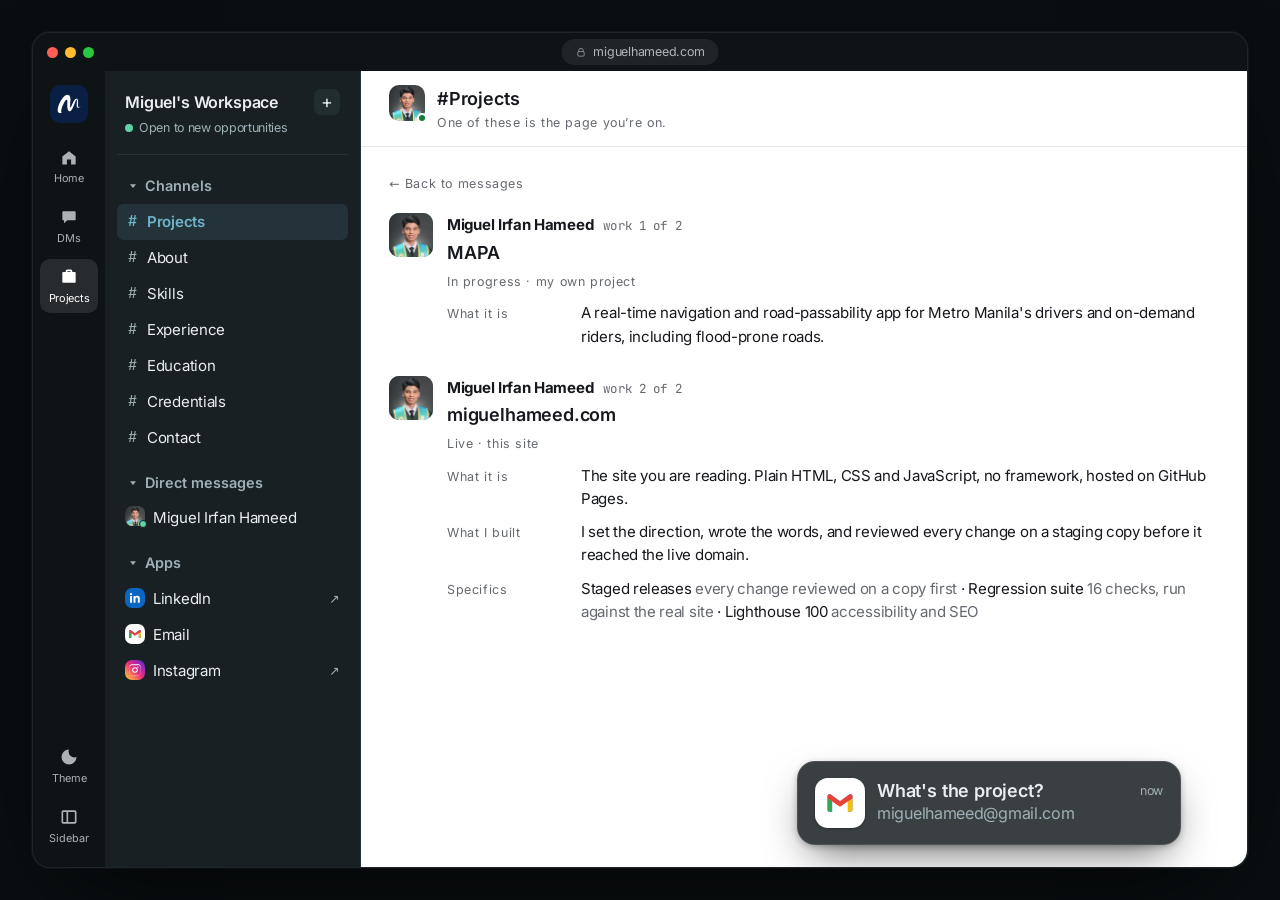
==== commit be3382a2: "Half the page weight, keyboard and screen-reader fixes, and no working notes in the source - One fon" ====
--- a/projects/index.html
+++ b/projects/index.html
@@ -1,5 +1,4 @@
 <!DOCTYPE html>
-<!-- Generated by tools-build-work.js from index.html. Do not edit by hand. -->
 <html lang="en" data-theme="dark">
 <head>
   <meta charset="utf-8" />
@@ -11,7 +10,6 @@
   <link rel="icon" href="../favicon.ico" />
   <link rel="apple-touch-icon" href="../images/site/apple-touch-icon.png" />
 
-  <!-- How the link looks when shared on LinkedIn, Messenger, WhatsApp or X -->
   <meta property="og:type" content="article" />
   <meta property="og:site_name" content="Miguel Irfan Hameed" />
   <meta property="og:url" content="https://miguelhameed.com/projects/" />
@@ -25,12 +23,7 @@
   <meta name="twitter:title" content="Projects — Miguel Irfan Hameed" />
   <meta name="twitter:description" content="Miguel Irfan Hameed's own projects: MAPA, a road-passability app for Metro Manila, and this site." />
   <meta name="twitter:image" content="https://miguelhameed.com/images/site/og-image.png" />
-  <link rel="preload" href="../fonts/inter-700.woff2" as="font" type="font/woff2" crossorigin />
   <link rel="preload" href="../fonts/inter-400.woff2" as="font" type="font/woff2" crossorigin />
-  <!-- No preload on content.js and script.js: it was tried on 1 Oct and measured, and it changed nothing.
-       JavaScript execution time is 0.0s — the scripts were never what the opening line was waiting for. -->
-  <!-- The counter posts to this origin, so opening the connection early saves the handshake. It is the
-       endpoint, not gc.zgo.at where the script file lives; that distinction cost a measurement to find. -->
   <link rel="preconnect" href="https://miguelhameed.goatcounter.com" crossorigin />
   <link rel="stylesheet" href="../fonts/fonts.css" />
   <link rel="manifest" href="../site.webmanifest" />
@@ -73,10 +66,6 @@
 
   <div class="desk">
     <div class="app" id="app">
-      <!-- window bar -->
-      <!-- Window bar, after Safari in its compact state: traffic lights and a URL pill, nothing else.
-           No tabs, no back arrows — a fake toolbar under the visitor's real one is what makes these look
-           like mockups. aria-hidden because it is scenery; the real address is in the real address bar. -->
       <div class="app-bar" aria-hidden="true">
         <span class="dots"><i></i><i></i><i></i></span>
         <span class="url-pill">
@@ -87,7 +76,6 @@
         </span>
       </div>
 
-      <!-- icon rail (desktop) -->
       <nav class="rail" aria-label="Workspace">
         <a class="rail-mark" href="#intro" aria-label="Miguel's logo, back to the top"><img src="../images/site/logo.svg" alt="" width="38" height="38" /></a>
         <a class="rail-btn is-active" href="#intro" data-rail="home">
@@ -112,7 +100,6 @@
         </button>
       </nav>
 
-      <!-- channel list -->
       <aside class="sidebar" id="sidebar" aria-label="Channels">
         <div class="side-head">
           <div class="side-head-row">
@@ -134,7 +121,6 @@
         <ul class="side-list" id="app-list"></ul>
       </aside>
 
-      <!-- messages -->
       <main class="pane" id="messages" tabindex="-1">
         <header class="pane-head">
           <button class="menu-btn" type="button" aria-controls="sidebar" aria-expanded="false" data-menu>
@@ -157,15 +143,12 @@
         <h1 class="sr-only">Miguel Hameed — Marketing Operations Specialist</h1>
         <div class="feed" id="feed">
           <noscript><p class="noscript">This page needs JavaScript to show its content. You can still reach Miguel at
-            <a href="mailto:miguelhameed@gmail.com">miguelhameed@gmail.com</a> or download his <a href="../cv.pdf">CV</a>.</p></noscript>
+            <a href="mailto:miguelhameed@gmail.com">miguelhameed@gmail.com</a>.</p></noscript>
         </div>
       </main>
 
       <div class="scrim" data-scrim hidden></div>
 
-      <!-- macOS-style notification banner, INSIDE the window (Miguel, 2 Oct) — it used to be fixed to
-           the viewport, so it sat on the desk outside the frame. The dismiss button has to be a sibling
-           of the link, not inside it: a button cannot live in an anchor. -->
       <div class="float-wrap" id="float-btn">
         <a class="float-btn" id="float-link" href="#">What's the project?</a>
         <button class="float-x" id="float-x" type="button" aria-label="Dismiss">
@@ -175,7 +158,6 @@
     </div>
   </div>
 
-  <!-- Panel for a Proof card that has more behind it. Filled and opened by script.js. -->
   <div class="sheet-scrim" id="sheet-scrim" hidden></div>
   <div class="sheet" id="sheet" role="dialog" aria-modal="true" aria-labelledby="sheet-title" hidden>
     <button class="sheet-x" id="sheet-x" type="button" aria-label="Close">
@@ -184,11 +166,7 @@
     <div class="sheet-body" id="sheet-body"></div>
   </div>
 
-  <!-- GoatCounter: visitor counts, no cookies, nothing personal. Dashboard: https://miguelhameed.goatcounter.com -->
   <script data-goatcounter="https://miguelhameed.goatcounter.com/count" async src="//gc.zgo.at/count.js"></script>
-  <!-- The site's words, one file per channel (7 Oct). They load in this order and each adds its piece
-       to window.SITE, so the browser assembles them — there is no build step. Order only matters in
-       that settings.js comes first; the rest are independent. -->
   <script src="../content/settings.js"></script>
   <script src="../content/person.js"></script>
   <script src="../content/projects.js"></script>
--- a/fonts/fonts.css
+++ b/fonts/fonts.css
@@ -1,12 +1,5 @@
-   The page asks the device for its own interface font first, so Apple devices render in San Francisco. */
-@font-face{font-family:'JetBrains Mono';font-style:normal;font-weight:400;font-display:swap;src:url('jetbrainsmono-400.woff2') format('woff2');}
-@font-face{font-family:'JetBrains Mono';font-style:normal;font-weight:500;font-display:swap;src:url('jetbrainsmono-500.woff2') format('woff2');}
+@font-face{font-family:'JetBrains Mono';font-style:normal;font-weight:400 800;font-display:swap;src:url('jetbrainsmono-400.woff2') format('woff2');}
 
-/* A fallback sized to match Public Sans, so text does not jump when the real font arrives. */
 @font-face{font-family:'Inter Fallback';src:local('Segoe UI'),local('Arial');size-adjust:104%;ascent-override:92%;descent-override:24%;line-gap-override:0%;}
 
-@font-face{font-family:'Inter';font-style:normal;font-weight:400;font-display:swap;src:url('inter-400.woff2') format('woff2');}
-@font-face{font-family:'Inter';font-style:normal;font-weight:500;font-display:swap;src:url('inter-500.woff2') format('woff2');}
-@font-face{font-family:'Inter';font-style:normal;font-weight:600;font-display:swap;src:url('inter-600.woff2') format('woff2');}
-@font-face{font-family:'Inter';font-style:normal;font-weight:700;font-display:swap;src:url('inter-700.woff2') format('woff2');}
-@font-face{font-family:'Inter';font-style:normal;font-weight:800;font-display:swap;src:url('inter-800.woff2') format('woff2');}
+@font-face{font-family:'Inter';font-style:normal;font-weight:100 900;font-display:swap;src:url('inter-400.woff2') format('woff2');}
--- a/styles.css
+++ b/styles.css
@@ -1,11 +1,3 @@
-﻿/* =========================================================
-   Miguel's workspace â€” styles
-   Structure after baileyelith.com, work cards after matthewdea.com,
-   outcome-first writing after alicezhao.work. Two themes: aquarium blue (default) and burgundy.
-   ========================================================= */
-
-/* Aquarium: deep ocean navy (#020810, from Miguel's first dark design), light falling from above,
-   and a clear sea-blue accent that reads well on dark water. */
 :root,
 [data-theme="dark"] {
   --desk: #0a0e10;
@@ -14,18 +6,17 @@
   --app-bar: #11171a;
   --line: #26333a;
   --ink: #e9eff1;
-  --muted: #9fb1b7;          /* 7.4:1 on the sidebar */
+  --muted: #9fb1b7;
   --todo: #ff8f87;
   --todo-soft: rgba(255, 143, 135, 0.14);
   --rail: #0e1316;
   --rail-ink: rgba(233, 239, 241, 0.72);
   --side: #182024;
   --side-hover: #222d32;
-  --accent: #6fb2c9;         /* the photograph's own slate, lifted — 7.0:1 on the sidebar */
+  --accent: #6fb2c9;
   --accent-ink: #06131a;
   --accent-soft: rgba(111, 178, 201, 0.13);
-  /* The phone hides every piece of chrome except the sticky header, so these are the theme values it
-     reaches for. They are deliberately NOT redefined on .pane, which turns everything inside it light. */
+
   --chrome: #182024;
   --chrome-ink: #e9eff1;
   --chrome-muted: #9fb1b7;
@@ -36,23 +27,22 @@
   color-scheme: dark;
 }
 
-/* Burgundy (trial, 22 Sep): deep wine instead of deep ocean, warm light from above, soft gold accent. */
 [data-theme="burgundy"] {
   --desk: #0d0a09;
-  --mark: #8d4536;         /* the mh mark in the photograph's rose instead of blue */
+  --mark: #8d4536;
   --desk-dot: rgba(255, 225, 218, 0.055);
   --app: #15100f;
   --app-bar: #170f0f;
   --line: #3a2a28;
   --ink: #f3eae8;
-  --muted: #bba8a3;          /* 7.5:1 on the sidebar */
+  --muted: #bba8a3;
   --todo: #ff9a8e;
   --todo-soft: rgba(255, 154, 142, 0.14);
   --rail: #140e0e;
   --rail-ink: rgba(243, 234, 232, 0.72);
   --side: #241a19;
   --side-hover: #302321;
-  --accent: #d29a8d;         /* the rose in the sunrise — 7.1:1 on the sidebar */
+  --accent: #d29a8d;
   --accent-ink: #1a0f0d;
   --accent-soft: rgba(210, 154, 141, 0.13);
   --chrome: #241a19;
@@ -64,42 +54,34 @@
   --shadow: 0 40px 100px -40px rgba(0, 0, 0, 0.85), 0 0 0 1px rgba(255, 225, 218, 0.05);
   color-scheme: dark;
 }
-[data-theme="burgundy"] .attachment-sea   { background: linear-gradient(145deg, #a79189 0%, #6d5751 55%, #352723 100%); }
-[data-theme="burgundy"] .attachment-ocean { background: linear-gradient(145deg, #8d4536 0%, #5c2d24 55%, #2d1613 100%); }
-/* The pane is light in burgundy too, but warm rather than blue, and the accent stays gold-adjacent. */
+
 [data-theme="burgundy"] .pane {
   --card: #faf7f6;
   --line: #ece4e2;
   --ink: #1b1413;
   --muted: #6b6160;
-  --accent: #8d4536;          /* 6.9:1 on white, and the mark colour */
+  --accent: #8d4536;
   --accent-soft: rgba(141, 69, 54, 0.09);
 }
-
-[data-theme="burgundy"] .attachment-reef  { background: linear-gradient(145deg, #6b2a4f 0%, #451733 55%, #240a1b 100%); }
-[data-theme="burgundy"] .attachment-deep  { background: linear-gradient(145deg, #5c1a3a 0%, #3b0f25 55%, #1e0713 100%); }
 
 :root {
   --sans: -apple-system, BlinkMacSystemFont, 'Inter', 'Inter Fallback', system-ui, 'Segoe UI', sans-serif;
-  --serif: 'Newsreader', Georgia, 'Times New Roman', serif;
-  /* Tracking scale. San Francisco tightens as type grows; Inter does not, so we do it by hand. */
-  /* Measured off apple.com: body is tracked tightest, large display type is nearly neutral,
-     mid-size subheads are slightly open. */
-  --track-display: -0.01em;   /* the biggest numbers */
-  --track-lede: -0.015em;     /* the opening line */
-  --track-head: -0.01em;      /* titles and section heads */
-  --track-body: -0.02em;      /* running text */
-  --track-caps: 0.05em;       /* small uppercase labels */
-  --display: var(--sans); /* headings in the same face as the body: standard, and it matches Apple's own look */
+
+  --track-display: -0.01em;
+  --track-lede: -0.015em;
+  --track-head: -0.01em;
+  --track-body: -0.02em;
+  --track-caps: 0.05em;
+  --display: var(--sans);
   --mono: 'JetBrains Mono', ui-monospace, 'Cascadia Mono', monospace;
-  /* one scale for corners: tiny marks, controls, cards, panels, pills */
+
   --r-xs: 3px;
   --r-sm: 7px;
   --r-md: 10px;
   --r-lg: 14px;
   --r-xl: 18px;
   --r-pill: 999px;
-  /* one scale for text sizes */
+
   --t-xs: 0.68rem;
   --t-sm: 0.78rem;
   --t-md: 0.9rem;
@@ -120,10 +102,7 @@
   line-height: 1.55;
   color: var(--ink);
   background-color: var(--desk);
-  /* The desk is the theme's own colour (Miguel, 2 Oct): "match the background into the color of the
-     website for now". Flat colour is perfectly sharp at any screen size and costs nothing to load,
-     which is the whole reason baileyelith.com's page sits on flat black.
-     The illustration is still in images/desk/ — putting it back is this one rule. */
+
   -webkit-font-smoothing: antialiased;
   transition: background-color 0.3s;
 }
@@ -152,17 +131,16 @@
 .noscript a { color: var(--accent); }
 
 .mono { font-family: var(--mono); font-size: var(--t-sm); letter-spacing: 0.01em; }
-/* small labels: Inter, quiet, slightly open â€” replaces the monospace that had spread across the page */
-.label, .divider-sub, .work-no, .spec-label, .proof-kind, .tl-dates, .where,
-.attach-note, .empty-note, .todo-tag, .ext, .end, .word, .tab-count, #pane-sub, .contact-list .label,
+
+.label, .divider-sub, .proof-kind, .tl-dates, .where,
+.empty-note, .todo-tag, .ext, .end, .tab-count, #pane-sub, .contact-list .label,
 .earlier-head {
   font-family: var(--sans); font-size: var(--t-sm); letter-spacing: var(--track-caps); color: var(--muted);
 }
-/* Only the dash is dimmed — it is a separator, not something to read. */
+
 .divider-dash { color: var(--muted); opacity: 0.7; margin-right: 2px; }
-.work-no, .proof-kind { text-transform: uppercase; }
-
-/* ---------------- desk + app window ---------------- */
+.proof-kind { text-transform: uppercase; }
+
 .desk {
   min-height: 100vh;
   display: grid;
@@ -183,9 +161,7 @@
     "bar bar bar"
     "rail side pane";
   background: var(--app);
-  /* A real window edge: a faint light ring, catching light the way a window would. It read as a glow
-     only while the desk was LIGHTER than the window; with the desk darkened below it (2 Oct) the ring
-     does its job again and Miguel kept it. */
+
   border: 1px solid rgba(255, 255, 255, 0.07);
   border-radius: var(--r-xl);
   box-shadow: var(--shadow);
@@ -204,14 +180,11 @@
 }
 .dots { display: inline-flex; gap: 7px; }
 .dots i { width: 11px; height: 11px; border-radius: 50%; }
-/* window buttons in colour, like baileyelith.com: close, minimise, full screen */
+
 .dots i:nth-child(1) { background: #ff5f57; }
 .dots i:nth-child(2) { background: #febc2e; }
 .dots i:nth-child(3) { background: #28c840; }
-.app-bar-title { font-family: var(--mono); font-size: var(--t-sm); }
-
-/* The address pill. Centred in the bar the way Safari centres it, and narrow — a wide one reads as a
-   toolbar waiting to be typed into. */
+
 .url-pill {
   position: absolute; left: 50%; transform: translateX(-50%);
   display: inline-flex; align-items: center; gap: 7px;
@@ -224,7 +197,6 @@
 }
 .url-lock { width: 11px; height: 11px; flex: none; fill: none; stroke: currentColor; stroke-width: 2; opacity: 0.75; }
 
-/* ---------------- icon rail ---------------- */
 .rail {
   grid-area: rail;
   background: var(--rail);
@@ -240,7 +212,7 @@
   display: grid; place-items: center;
   width: 38px; height: 38px; margin-bottom: 10px;
   border-radius: var(--r-md);
-  background: #0a1f44;              /* navy, Miguel's pick for the logo tile */
+  background: #0a1f44;
   color: #fff;
   text-decoration: none;
   overflow: hidden;
@@ -257,7 +229,7 @@
 }
 .rail-btn:hover, .rail-btn.is-active { background: rgba(255, 255, 255, 0.1); color: #fff; }
 .theme-btn { margin-top: auto; }
-/* hide-sidebar button (desktop only): folds the channel column away */
+
 .app { transition: grid-template-columns 0.25s var(--ease); }
 @media (min-width: 1024px) {
   .app.side-hidden { grid-template-columns: 72px 0 1fr; }
@@ -265,7 +237,6 @@
 }
 .side-toggle[aria-expanded="false"] { background: rgba(255, 255, 255, 0.1); color: #fff; }
 
-/* ---------------- sidebar ---------------- */
 .sidebar {
   grid-area: side;
   background: var(--side);
@@ -277,23 +248,18 @@
 .side-head { padding: 0 8px 16px; border-bottom: 1px solid var(--line); margin-bottom: 14px; }
 .side-head strong { font-family: var(--display); font-weight: 600; display: block; font-size: var(--t-base); letter-spacing: var(--track-head); }
 .side-status { display: inline-flex; align-items: center; gap: 6px; font-size: var(--t-sm); color: var(--muted); }
-.side-status i, .dot-good { width: 8px; height: 8px; border-radius: 50%; background: var(--good); display: inline-block; }
-
-/* section headings with a fold arrow, after baileyelith.com: â–¾ open, â–¸ closed */
-/* a channel that opens on its own, like a separate page */
-/* The same side padding as the message feed. It had none, so the content sat flush against the
-   channel list instead of breathing like every other channel does. */
+.side-status i { width: 8px; height: 8px; border-radius: 50%; background: var(--good); display: inline-block; }
+
 .channel-view { flex: 1; overflow-y: auto; padding: 24px 28px 60px; }
-/* A plain text link, not a pill: nothing else on the site is a pill-shaped control. */
+
 .view-back {
   display: inline-flex; align-items: center; gap: 6px;
-  margin: 0 0 6px; padding: 0;
+  margin: -13px 0 -7px; padding: 13px 0;
   border: 0; background: none;
   color: var(--muted); font-size: var(--t-sm); letter-spacing: var(--track-caps);
 }
 .view-back:hover { color: var(--accent); }
 
-/* Messages / Files tabs and the file gallery */
 .pane-tabs { display: flex; gap: 4px; padding: 8px 28px 0; border-bottom: 1px solid var(--line); background: var(--app); }
 .pane-tab {
   display: inline-flex; align-items: center; gap: 6px;
@@ -309,11 +275,8 @@
 .file-card img { width: 100%; aspect-ratio: 4 / 3; object-fit: cover; border-radius: var(--r-lg); border: 1px solid var(--line); background: var(--card); }
 .file-name { color: var(--muted); }
 
-/* Bailey-style touches: hashtag chips, an "available" dot, a header icon, a + button, a richer float button */
 .hash-tags { display: flex; flex-wrap: wrap; gap: 8px; margin: -6px 0 14px; }
-/* The outline was var(--line) at 1.25:1 against the pane — technically drawn, effectively invisible,
-   so the chips read as floating grey words. A soft fill carries the shape instead, and the text goes to
-   the accent so it reads as a label rather than as body copy that has faded. */
+
 .hash-tag { padding: 3px 10px; border-radius: var(--r-pill); border: 1px solid color-mix(in srgb, var(--accent) 45%, transparent); background: var(--accent-soft); color: var(--accent); font-weight: 400; }
 .avatar-live { position: relative; display: inline-flex; flex: none; align-self: start; height: -moz-fit-content; height: fit-content; }
 .live-dot {
@@ -346,7 +309,7 @@
 .side-list[hidden] { display: none; }
 
 .side-list { list-style: none; }
-/* hold the space the lists will take, so nothing jumps while the page draws */
+
 #channel-list { min-height: 216px; }
 #app-list { min-height: 108px; }
 .feed { min-height: 100vh; }
@@ -363,30 +326,24 @@
 .side-link.is-active { background: var(--accent-soft); color: var(--accent); font-weight: 600; }
 .side-link .hash { color: var(--muted); font-family: var(--mono); width: 14px; text-align: center; }
 .side-link.is-active .hash { color: var(--accent); }
-.side-link .soon { margin-left: auto; font-family: var(--mono); font-size: var(--t-xs); color: var(--muted); }
 .app-icon { display: grid; place-items: center; width: 20px; height: 20px; border-radius: var(--r-sm); flex: none; }
 .app-icon svg { width: 14px; height: 14px; fill: #fff; }
-.app-linkedin { background: #0a66c2; }   /* LinkedIn's own blue */
-.app-email { background: #fff; }            /* Gmail's own colours need a white tile */
+.app-linkedin { background: #0a66c2; }
+.app-email { background: #fff; }
 .app-instagram { background: linear-gradient(45deg, #f9ce34 5%, #ee2a7b 50%, #6228d7 95%); }
-.app-cv { background: #e5484d; }        /* PDF red */
+.app-cv { background: #e5484d; }
 .app-notes { background: var(--accent); }
 .side-link .ext { margin-left: auto; color: var(--muted); font-size: var(--t-sm); }
 .side-avatar { width: 20px; height: 20px; border-radius: var(--r-sm); object-fit: cover; }
 
-/* ---------------- message pane ---------------- */
-/* The message pane is light inside both themes (Miguel, 1 Oct, after baileyelith.com): the frame keeps its
-   colour — deep ocean or wine on the desk, the rail and the channel list with it — and the conversation
-   itself sits on white, the way a chat app actually looks. These are the same token names redefined on this
-   one element, so everything inside the pane picks them up and nothing outside it changes. */
 .pane {
   --app: #ffffff;
   --app-bar: #f4f4f4;
   --card: #f7f8fa;
   --line: #e4e6ea;
   --ink: #16181d;
-  --muted: #65696f;          /* 5.9:1 on white */
-  --accent: #1f5f78;         /* the photograph's slate, darkened — 7.1:1 on white */
+  --muted: #65696f;
+  --accent: #1f5f78;
   --accent-ink: #ffffff;
   --accent-soft: rgba(31, 95, 120, 0.09);
   --good: #137a3a;
@@ -396,8 +353,7 @@
 
   grid-area: pane;
   background: var(--app);
-  /* colour is inherited, so it was already resolved to the dark theme ink at body: it has to be set
-     again here or every element that does not name a colour stays near-white on white. */
+
   color: var(--ink);
   display: flex;
   flex-direction: column;
@@ -414,7 +370,7 @@
 }
 .pane-title .pane-h { font-family: var(--display); color: var(--ink); font-weight: 600; font-size: var(--t-lg); letter-spacing: var(--track-head); }
 .pane-title p { color: var(--muted); }
-.menu-btn, .mob-theme, .mob-mail { display: none; flex: none; } /* flex: none keeps phone header buttons a full 44px tap size */
+.menu-btn, .mob-theme, .mob-mail { display: none; flex: none; }
 
 .feed {
   scroll-padding-top: 20px;
@@ -427,7 +383,6 @@
 .day { display: flex; align-items: center; gap: 12px; margin: 4px 0 18px; color: var(--muted); }
 .day::before, .day::after { content: ''; flex: 1; height: 1px; background: var(--line); }
 
-/* one message */
 .msg {
   display: grid;
   grid-template-columns: 44px minmax(0, 1fr);
@@ -441,15 +396,10 @@
 .msg-meta { display: flex; align-items: baseline; gap: 10px; flex-wrap: wrap; margin-bottom: 4px; }
 .msg-name { font-weight: 700; }
 .msg-time { color: var(--muted); }
-.pin { display: inline-flex; align-items: center; gap: 5px; color: var(--muted); }
-
-/* the intro message */
+
 .lede { font-family: var(--display); font-size: clamp(1.35rem, 2.4vw, 1.9rem); line-height: 1.22; letter-spacing: var(--track-lede); font-weight: 600; max-width: 30ch; margin: 6px 0 14px; }
 .lede .before { color: var(--muted); font-weight: 400; }
 
-/* intro photo: beside the text on wide screens, above it on phones */
-/* One column while there is no photo beside the text (1 Oct). The two-column rule is kept below for
-   when it comes back. */
 .intro-grid { display: grid; grid-template-columns: minmax(0, 1fr); gap: 32px; align-items: start; }
 .intro-grid:has(.intro-photo) { grid-template-columns: minmax(0, 1fr) 220px; }
 .intro-photo { width: 100%; height: auto; aspect-ratio: 1 / 1; border-radius: var(--r-xl); object-fit: cover; margin-top: 8px; box-shadow: var(--shadow); }
@@ -468,24 +418,13 @@
 a.hook:hover, a.hook:focus-visible { border-bottom-color: var(--accent); color: var(--accent); }
 .highlights li::before { content: ''; position: absolute; left: 2px; top: 0.62em; width: 5px; height: 5px; border-radius: var(--r-xs); background: var(--muted); }
 
-.chips { display: flex; flex-wrap: wrap; gap: 8px; margin-bottom: 18px; }
-.chip {
-  display: inline-flex; align-items: center; gap: 6px;
-  padding: 5px 10px; border-radius: var(--r-pill);
-  border: 1px solid var(--line); background: var(--side);
-  font-size: var(--t-md);
-}
-
 .actions { display: flex; flex-wrap: wrap; gap: 10px; }
 .btn {
   display: inline-flex; align-items: center; justify-content: center; gap: 8px;
   min-height: 44px; padding: 10px 18px;
   border-radius: var(--r-md);
   font-weight: 600; text-decoration: none;
-  /* The secondary button used var(--line), which measures 1.25:1 against the pane — drawn but not
-     visible — with plain body ink for text, so it read as dark words rather than as a button beside a
-     filled one. Accent outline at 3.4:1 and accent text now, which is the pair reading as primary and
-     secondary rather than as a button and a sentence. */
+
   border: 1px solid color-mix(in srgb, var(--accent) 45%, transparent);
   background: var(--app);
   color: var(--accent);
@@ -495,36 +434,14 @@
 .btn:active { transform: scale(0.98); }
 .btn-primary { background: var(--accent); color: var(--accent-ink); border-color: var(--accent); }
 .btn-primary:hover { filter: brightness(1.08); }
-/* The word and an arrow (Miguel, 4 Oct), which is the shape he wanted all along. The arrow used to be
-   the text character ↗: it sat high above the baseline, drew at the font's own weight rather than the
-   button's, and sheared differently in every face. This is drawn instead — same stroke weight as the
-   text, aligned to it, and it nudges on hover so the button has somewhere to go.
-   Tried and rejected on the way here: a blue tile, a solid LinkedIn-blue button, a blue outline, and the
-   mark on its own without the word. */
+
 .btn-arrow {
   width: 13px; height: 13px; flex: none;
   fill: none; stroke: currentColor; stroke-width: 1.6; stroke-linecap: round; stroke-linejoin: round;
   opacity: 0.8; transition: transform 0.18s var(--ease), opacity 0.18s;
 }
 .btn:hover .btn-arrow { opacity: 1; transform: translate(1.5px, -1.5px); }
-.btn-mark { display: grid; place-items: center; width: 20px; height: 20px; flex: none; }
-.btn-mark svg { width: 17px; height: 17px; fill: currentColor; }
-
-/* placeholder for channels not built yet */
-.building {
-  border: 1px dashed var(--line);
-  border-radius: var(--r-md);
-  padding: 18px 20px;
-  color: var(--muted);
-  max-width: 60ch;
-}
-.building strong { color: var(--ink); }
-
-/* Floating contact banner, shaped like a macOS notification (Miguel, 30 Sep).
-   Frosted translucent material, the sending app's squircle icon, a timestamp, and a dismiss
-   that only appears on hover. The wrapper is positioned; the link inside carries the material. */
-/* Absolute, not fixed (Miguel, 2 Oct): it belongs to the browser window, not to the desk behind it.
-   `.app` is position: relative and clips its overflow, so the banner stays inside the frame. */
+
 .float-wrap {
   position: absolute;
   right: 22px;
@@ -538,8 +455,8 @@
   width: 428px; max-width: calc(100% - 44px);
   padding: 16px 17px;
   border-radius: 18px;
-  /* Translucent enough to read the page through, with the blur keeping the text legible. */
-  background: color-mix(in srgb, var(--app) 52%, transparent);
+
+  background: color-mix(in srgb, var(--app) 82%, transparent);
   -webkit-backdrop-filter: blur(26px) saturate(180%);
   backdrop-filter: blur(26px) saturate(180%);
   border: 1px solid rgba(255, 255, 255, 0.10);
@@ -548,7 +465,7 @@
   transition: transform 0.2s var(--ease);
 }
 .float-wrap:hover .float-btn { transform: translateY(-2px); }
-/* The app tile: Gmail's own colours need a white square, exactly as in the Apps list. */
+
 .float-app {
   width: 50px; height: 50px; border-radius: 13px; flex: none;
   display: grid; place-items: center; background: #fff;
@@ -569,7 +486,7 @@
 }
 .float-wrap:hover .float-x, .float-x:focus-visible { opacity: 1; transform: scale(1); }
 .float-x svg { width: 13px; height: 13px; fill: none; stroke: currentColor; stroke-width: 2.4; stroke-linecap: round; }
-/* Touch devices have no hover, so the dismiss is always there rather than never. */
+
 @media (hover: none) {
   .float-x { opacity: 1; transform: scale(1); }
 }
@@ -580,7 +497,6 @@
 
 .scrim { display: none; }
 
-/* ---------------- sections of the conversation ---------------- */
 .channel-divider { margin-top: 26px; font-family: var(--display);
   display: flex; align-items: baseline; flex-wrap: wrap; gap: 4px 10px;
   margin: 44px 0 6px; padding-bottom: 10px;
@@ -594,7 +510,6 @@
 
 .section-lede { font-size: var(--t-base); margin-bottom: 12px; max-width: 60ch; }
 
-/* anything still marked TODO in content.js */
 .todo { border-bottom: 1px dashed var(--todo); color: var(--todo); }
 .todo-tag {
   display: inline-block; margin-left: 6px; padding: 0 6px;
@@ -602,80 +517,33 @@
   background: var(--todo-soft); color: var(--todo);
 }
 
-/* work messages: result first, then the attachment panel */
-.set-name { font-family: var(--display); font-size: var(--t-lg); font-weight: 600; letter-spacing: var(--track-head); margin: 4px 0 18px 58px; }
-/* three hard facts under each piece of work, after the reference sites' specs (film stock, CCT, LCP) */
 .spec-line { color: var(--ink); }
 .spec-of { color: var(--muted); }
-.specs { list-style: none; display: flex; flex-wrap: wrap; gap: 28px; margin: 4px 0 16px; padding-top: 14px; border-top: 1px solid var(--line); max-width: 640px; }
-.specs li { display: flex; flex-direction: column; gap: 2px; }
-.spec-value { font-family: var(--display); font-size: var(--t-lg); font-weight: 600; letter-spacing: var(--track-head); }
-.spec-label { color: var(--muted); }
-.work-no { color: var(--muted); letter-spacing: var(--track-caps); text-transform: uppercase; margin-bottom: 4px; }
 .work-title { font-family: var(--display); font-weight: 600; font-size: var(--t-lg); letter-spacing: var(--track-head); line-height: 1.3; margin: 2px 0 8px; }
-.tags { list-style: none; display: flex; flex-wrap: wrap; gap: 6px; margin-bottom: 12px; }
-.tags li {
-  padding: 2px 8px; border-radius: var(--r-sm);
-  border: 1px solid var(--line); color: var(--muted);
-  font-size: var(--t-sm);
-}
-.tags-lg li { font-family: var(--sans); font-size: var(--t-md); padding: 5px 11px; border-radius: var(--r-pill); color: var(--ink); background: var(--card); }
-
-.outcome {
-  font-size: clamp(1.08rem, 1.6vw, 1.3rem); font-weight: 600; letter-spacing: var(--track-head); line-height: 1.35;
-  padding: 12px 14px; margin-bottom: 14px; max-width: 58ch;
-  border-left: 3px solid var(--accent); border-radius: 0 var(--r-md) var(--r-md) 0;
-  background: var(--accent-soft);
-}
-.outcome-label { display: block; font-size: var(--t-xs); font-weight: 400; color: var(--accent); margin-bottom: 2px; }
-
-.work-detail { display: grid; gap: 10px; margin-bottom: 16px; max-width: 64ch; }
 .work-pending { margin: -4px 0 14px; font-size: var(--t-md); }
-.work-detail div { display: grid; grid-template-columns: 92px minmax(0, 1fr); gap: 12px; }
-.work-detail dt { color: var(--muted); padding-top: 3px; }
-.work-detail dd { margin: 0; }
-
-.attachment {
-  position: relative; overflow: hidden;
-  aspect-ratio: 16 / 9; max-width: 640px;
-  border-radius: var(--r-xl); border: 1px solid var(--line);
-  display: grid; place-items: center;
-  container-type: inline-size; /* lets the big number size itself to the panel */
-}
-.attachment img { width: 100%; height: 100%; object-fit: cover; }
-.attachment-sea   { background: linear-gradient(145deg, #435c63 0%, #2a3b42 55%, #161f24 100%); }
-.attachment-ocean { background: linear-gradient(145deg, #30464c 0%, #22333a 55%, #141c20 100%); }
-.attachment-reef  { background: linear-gradient(145deg, #115e59 0%, #0b3f47 55%, #062331 100%); }
-.attachment-deep  { background: linear-gradient(145deg, #312e81 0%, #1f1d5c 55%, #110f36 100%); }
-.attach-metric {
-  font-size: clamp(1.8rem, 11cqi, 5.5rem); font-weight: 700; text-align: center; padding: 0 16px 18px; white-space: nowrap; letter-spacing: var(--track-display); line-height: 1;
-  color: #eaf3ff; text-shadow: 0 10px 40px rgba(0, 0, 0, 0.35);
-}
-.attach-note {
-  position: absolute; left: 14px; right: 14px; bottom: 12px;
-  font-size: var(--t-xs); color: rgba(234, 243, 255, 0.75);
-}
-
-/* experience */
-/* a row that opens the Work view, after snohetta.com's list rows */
+
+.shots { display: flex; flex-wrap: wrap; gap: 10px; margin-top: 14px; }
+.shot {
+  display: block; padding: 0; overflow: hidden; cursor: zoom-in;
+  border: 1px solid var(--line); border-radius: var(--r-md); background: var(--card);
+  transition: border-color 0.15s var(--ease);
+}
+.shot:hover { border-color: var(--accent); }
+.shot img { height: 168px; width: auto; max-width: 100%; object-fit: contain; }
+
 .section-row {
-  /* Three columns with the first left empty (Miguel, 4 Oct): the name sits centred in the row while
-     Open stays pinned right where it is on every other link. Two columns put the name hard left and
-     left a hole in the middle. */
+
   display: grid; grid-template-columns: 1fr auto 1fr; gap: 18px; align-items: baseline;
   margin: 30px 0 10px; padding: 18px 0; text-decoration: none; color: var(--ink);
   border-top: 1px solid var(--line); border-bottom: 1px solid var(--line);
 }
 .section-row:hover { border-color: var(--accent); }
-.section-row-label { font-size: var(--t-sm); letter-spacing: var(--track-caps); text-transform: uppercase; color: var(--muted); }
 .section-row-title { grid-column: 2; font-size: var(--t-lg); font-weight: 600; letter-spacing: var(--track-head); }
 .section-row-go { grid-column: 3; justify-self: end; font-size: var(--t-sm); color: var(--muted); }
 .section-row:hover .section-row-go { color: var(--accent); }
 
 .timeline { list-style: none; display: grid; gap: 0; max-width: 760px; }
-/* Each row is its own grid, so a content-sized date column made every row a different width: a row
-   reading "November 2023 â€“ August 2024" squeezed the first two columns left of one reading
-   "April 2025 â€“ Present". A fixed last column gives all four rows the same three columns. */
+
 .timeline li {
   display: grid; grid-template-columns: minmax(0, 1.4fr) minmax(0, 1fr) 12rem; gap: 4px 20px;
   padding: 16px 0; border-bottom: 1px solid var(--line); align-items: baseline;
@@ -689,8 +557,7 @@
 .tl-dates { color: var(--muted); }
 .org { font-weight: 400; }
 .role-head { display: grid; grid-template-columns: 48px minmax(0, 1fr); gap: 14px; align-items: center; margin-bottom: 4px; }
-/* A role header is three lines, so centring put the mark level with the middle one â€” it looked as though
-   the title had slipped above it. It sits with the title now, and is sized to the block it stands beside. */
+
 .role-head-multi { align-items: start; grid-template-columns: 56px minmax(0, 1fr); }
 .role-head-multi .org-logo { width: 56px; height: 56px; margin-top: 1px; }
 .role-head .where { margin-bottom: 0; }
@@ -702,35 +569,28 @@
 .points li { position: relative; padding-left: 18px; }
 .points li::before { content: ''; position: absolute; left: 2px; top: 0.62em; width: 5px; height: 5px; border-radius: var(--r-xs); background: var(--muted); }
 
-/* An earlier title held at the same employer. Indented under the current one and set a size down, so the
-   row still reads as one job with a step inside it rather than two separate jobs. */
 .role-earlier { margin-top: 14px; padding-left: 14px; border-left: 1px solid var(--line); }
 .earlier-head { margin-bottom: 10px; }
 .role-earlier .earlier-head strong { color: var(--ink); font-weight: 600; letter-spacing: normal; }
 .role-earlier .points { color: var(--muted); }
 
-/* A certificate list: title on the left, date out on the right in italic as his CV sets it,
-   and the detail beneath in the quieter tone. Title and date stack on narrow screens. */
 .certs { list-style: none; display: grid; gap: 8px; max-width: 60ch; }
-/* The date column is a FIXED width, not auto: with auto, "August, 2025" and "September, 2025" gave each
-   row a different title width, so every certificate broke its lines in a different place. */
+
 .cert-head { display: grid; grid-template-columns: minmax(0, 1fr) 8.5rem; gap: 2px 18px; align-items: baseline; }
 .cert-title { font-size: var(--t-sm); font-weight: 500; font-style: italic; }
+
+.cert-open { text-align: left; color: var(--accent); padding: 8px 0; margin: -8px 0; }
+.cert-open:hover { text-decoration: underline; text-underline-offset: 3px; }
 .cert-date { font-style: italic; color: var(--muted); font-size: var(--t-sm); white-space: nowrap; text-align: right; }
 
-/* skills */
-/* Skills reads as hairline rows, the same structure as the Experience timeline and the Work row:
-   the group name holds a left column, what he does fills the rest, the products sit quietly beneath. */
 .skill-rows { list-style: none; display: grid; gap: 0; max-width: 760px; }
 .skill-rows li {
-  /* The same 7.5rem left column as every other labelled row, so values line up down the whole page. */
+
   display: grid; grid-template-columns: 7.5rem minmax(0, 1fr); gap: 4px 14px;
   padding: 16px 0; border-bottom: 1px solid var(--line);
 }
 .skill-rows li:first-child { border-top: 1px solid var(--line); }
 
-/* credentials — rows on hairlines, the same shape as Skills and the Experience timeline. The mark sits
-   in the 7.5rem left column where a label would. No border, no fill: boxes belong to the old vocabulary. */
 .cred-rows { list-style: none; max-width: 760px; }
 .cred-rows li { border-bottom: 1px solid var(--line); }
 .cred-rows li:first-child { border-top: 1px solid var(--line); }
@@ -755,9 +615,7 @@
 .skill-does .sep { color: var(--muted); opacity: 0.5; padding: 0 2px; }
 .skill-tools { margin-top: 6px; color: var(--muted); font-size: var(--t-sm); }
 .skill-tools .label { margin-right: 8px; }
-/* education — the school card reuses the Experience role head; these are the rows under it.
-   Each row is a label in the left column and its value beside it, the same shape as the Skills rows. */
-/* His CV italicises the place and date beside each school and every Dean's Lister line. */
+
 .role-head-school .where { font-style: italic; }
 .honours li { font-style: italic; }
 .school-note { color: var(--muted); margin-bottom: 10px; }
@@ -766,37 +624,8 @@
 .school-line .label { padding-top: 0.1em; }
 .honours { list-style: none; display: grid; gap: 4px; }
 
-/* proof */
-.proof-grid { display: grid; grid-template-columns: repeat(auto-fit, minmax(min(220px, 100%), 1fr)); gap: 12px; max-width: 760px; }
-.proof-card {
-  display: flex; flex-direction: column; gap: 6px;
-  padding: 16px; border-radius: var(--r-lg);
-  border: 1px solid var(--line); background: var(--card);
-}
 .proof-kind { color: var(--accent); font-size: var(--t-xs); }
-/* A credential card is not a timeline row, so the mark gets room to actually be looked at. It sits on
-   the card with no tile: badge artwork is cut out, so a white square behind it is just a bright block.
-   A mark that is drawn FOR white paper sets `logoTile: true` in content.js and gets the tile back. */
-/* With a badge across the card, left-aligned wording under a centred mark reads as a mistake,
-   so a card carrying a mark centres everything on it. Text-only cards stay left-aligned. */
-.proof-card.has-mark { align-items: center; text-align: center; }
-.proof-logo { display: block; width: 100%; height: auto; margin: 6px 0 10px; }
-.proof-logo.has-tile { border-radius: var(--r-lg); background: #fff; border: 1px solid var(--line); }
-.proof-title { font-size: var(--t-base); line-height: 1.35; }
-.proof-topic { color: var(--muted); font-size: var(--t-md); }
-.proof-link { margin-top: auto; padding-top: 6px; color: var(--accent); font-weight: 600; text-decoration: none; }
-.proof-link.is-off { color: var(--muted); font-weight: 400; }
-/* A card that opens something is clickable across its whole face, not just on the words. */
-.proof-card.is-link { text-decoration: none; color: inherit; cursor: pointer; text-align: left; font: inherit; width: 100%; }
-.proof-card.is-link { transition: border-color 0.15s var(--ease), background 0.15s var(--ease), transform 0.15s var(--ease); }
-.proof-card.is-link:hover, .proof-card.is-link:focus-visible { border-color: var(--accent); background: var(--accent-soft); transform: translateY(-2px); }
-.proof-card.is-link:hover .proof-link, .proof-card.is-link:focus-visible .proof-link { text-decoration: underline; text-underline-offset: 3px; }
-/* No hover on a touch screen, so the card carries the accent border from the start. */
-@media (hover: none) {
-  .proof-card.is-link { border-color: color-mix(in srgb, var(--accent) 40%, var(--line)); }
-}
-
-/* ---- the panel a Proof card opens ---- */
+
 body.sheet-open { overflow: hidden; }
 .sheet-scrim { position: fixed; inset: 0; z-index: 60; background: rgba(1, 5, 12, 0.72); -webkit-backdrop-filter: blur(3px); backdrop-filter: blur(3px); }
 .sheet {
@@ -815,8 +644,8 @@
 .sheet-x:hover { color: var(--ink); border-color: var(--accent); }
 .sheet-x svg { width: 15px; height: 15px; fill: none; stroke: currentColor; stroke-width: 2.2; stroke-linecap: round; }
 .sheet-title { font-size: var(--t-xl); letter-spacing: var(--track-head); margin: 4px 0 16px; }
-/* The certificate is artwork drawn for white paper; it keeps its own ground rather than sitting on the dark. */
-.sheet-image { display: block; width: 100%; height: auto; border-radius: var(--r-lg); border: 1px solid var(--line); background: #fff; }
+
+.sheet-image { display: block; width: auto; max-width: 100%; height: auto; max-height: 72vh; margin: 0 auto; border-radius: var(--r-lg); border: 1px solid var(--line); background: #fff; }
 .sheet-meta { display: flex; flex-wrap: wrap; gap: 8px 28px; margin: 18px 0 4px; }
 .sheet-meta dt { margin-bottom: 2px; }
 .sheet-meta dd { margin: 0; font-weight: 600; }
@@ -825,20 +654,13 @@
 @media (max-width: 767px) {
   .sheet { padding: 20px; width: calc(100vw - 20px); max-height: 92vh; }
   .sheet-meta { gap: 8px 20px; }
-  /* A proof card goes full width on a phone, so an unchecked badge fills most of the first screen of the
-     channel and the cards under it never get seen. Capped, and centred in the space it gives back. */
-  .proof-logo { max-width: 170px; margin-left: auto; margin-right: auto; }
-}
-
-/* testimonials */
+}
+
 .initials { display: grid; place-items: center; color: var(--accent-ink); font-weight: 700; font-size: var(--t-md); }
 .quote { font-size: var(--t-base); max-width: 60ch; }
 
-/* about */
 .about-text { font-size: var(--t-base); max-width: 62ch; margin-bottom: 14px; }
-/* The closing line of About, centred as a block. The accent rule stays on its left edge, so the text
-   inside stays left-aligned against it â€” centring the words as well would leave the rule attached to
-   nothing. Miguel chose this treatment; it is the one place on the page that carries it. */
+
 .motto {
   font-size: clamp(1.25rem, 2.2vw, 1.6rem); font-weight: 600; font-style: italic;
   letter-spacing: var(--track-head); line-height: 1.3; max-width: 32ch;
@@ -846,15 +668,13 @@
   margin: 16px 0 0;
 }
 
-/* contact */
 .contact-list { list-style: none; display: grid; gap: 0; max-width: 600px; margin-bottom: 18px; border-top: 1px solid var(--line); }
 .contact-list li { display: grid; grid-template-columns: 90px minmax(0, 1fr); gap: 12px; align-items: center; padding: 12px 0; border-bottom: 1px solid var(--line); }
 .contact-list .mono { color: var(--muted); }
-.contact-list a { display: inline-block; padding: 10px 0; margin: -10px 0; color: var(--accent); font-weight: 600; text-decoration: none; overflow-wrap: anywhere; } /* bigger tap area, same look */
+.contact-list a { display: inline-block; padding: 10px 0; margin: -10px 0; color: var(--accent); font-weight: 600; text-decoration: none; overflow-wrap: anywhere; }
 .contact-list a:hover { text-decoration: underline; }
 .end { text-align: center; color: var(--muted); margin: 40px 0 0; }
 
-/* gentle entrance as messages scroll into view */
 .reveal { opacity: 0; transform: translateY(14px); transition: opacity 0.55s var(--ease), transform 0.55s var(--ease); animation: none; }
 .reveal.in { opacity: 1; transform: none; }
 
@@ -863,15 +683,12 @@
   to { opacity: 1; transform: none; }
 }
 
-/* ---------------- tablet ---------------- */
 @media (max-width: 1023px) {
   .intro-grid:has(.intro-photo) { grid-template-columns: minmax(0, 1fr) 170px; }
   .intro-grid { gap: 24px; }
   .desk { padding: 20px; }
   .app { height: calc(100vh - 40px); }
-  /* The rail stays down to 900px (Miguel, 2 Oct — he works at this width). It was hidden below 1024
-     when it held less; it now carries the theme switch and the sidebar toggle, and losing both on an
-     ordinary laptop window costs more than the 72px it takes. The channel column narrows instead. */
+
   .app { grid-template-columns: 72px 216px 1fr; }
 }
 @media (max-width: 899px) {
@@ -880,11 +697,9 @@
   .mob-theme { display: grid; place-items: center; width: 44px; height: 44px; margin-left: auto; border-radius: var(--r-md); color: var(--muted); }
 }
 
-/* ---------------- phone ---------------- */
-/* The intro message IS the first screen. The channel list slides in from a button. */
 @media (max-width: 767px) {
   .timeline li { grid-template-columns: 1fr; gap: 2px; }
-  /* Two columns are too tight on a phone: the group name becomes a heading over its own row. */
+
   .skill-rows li { grid-template-columns: 1fr; gap: 6px; }
   .cred-row { grid-template-columns: 1fr; gap: 8px; }
   .cred-mark { justify-items: start; }
@@ -892,13 +707,9 @@
   .school-line { grid-template-columns: 1fr; gap: 2px; }
   .cert-head { grid-template-columns: 1fr; }
   .tl-dates { text-align: left; }
-  /* One column on a phone, so the explicit column numbers come off too — left on, they pushed the
-     name into an implicit track and knocked it 79px off centre. Stacked and left-aligned here:
-     centring a two-line row on a narrow screen reads as an accident. */
+
   .section-row { grid-template-columns: 1fr; gap: 6px; }
   .section-row-title, .section-row-go { grid-column: auto; justify-self: start; }
-  .specs { gap: 18px 24px; }
-  .set-name { font-family: var(--display); margin-left: 0; }
   .view-back { margin-left: 0; }
   .pane-tabs { padding: 6px 16px 0; }
   .files-panel { padding: 16px 16px 48px; }
@@ -922,8 +733,7 @@
 
   .pane { overflow: visible; }
   .avatar-live:has(.head-avatar) { display: none; }
-  /* On a phone the window, the rail and the desk are all hidden, so this header is the only thing left
-     that can carry the theme. White here meant slate and ember looked identical on a phone. */
+
   .pane-head {
     position: sticky; top: 0; z-index: 20;
     padding: 10px 12px;
@@ -944,14 +754,12 @@
 
   .msg { grid-template-columns: 38px minmax(0, 1fr); gap: 12px; }
   .channel-divider, .day { scroll-margin-top: 72px; }
-  .work-detail div { grid-template-columns: 1fr; gap: 2px; }
   .contact-list li { grid-template-columns: 1fr; gap: 2px; }
-  .attachment { border-radius: var(--r-lg); }
+  .shot img { height: 132px; }
   .msg-avatar { width: 38px; height: 38px; }
   .lede { font-family: var(--display); font-size: var(--t-xl); margin-bottom: 12px; }
   .actions .btn { flex: 1 1 auto; }
 
-  /* Closed: fully off-screen, no shadow leaking in, and its links can't be tabbed to. */
   .sidebar {
     position: fixed; inset: 0 auto 0 0; z-index: 40;
     width: min(84vw, 320px);
@@ -969,27 +777,25 @@
   .scrim { display: block; position: fixed; inset: 0; z-index: 35; background: rgba(6, 10, 23, 0.45); }
   .scrim[hidden] { display: none; }
 
-  /* On phones the floating button would cover text while reading; an envelope in the top bar replaces it. */
   .float-wrap { display: none; }
   .mob-mail { display: grid; place-items: center; width: 44px; height: 44px; margin-left: auto; border-radius: var(--r-md); color: var(--accent); }
   .mob-mail + .mob-theme { margin-left: 0; }
 }
 
-/* very narrow phones: keep the name line on one row */
-@media (max-width: 420px) {
-  .pin { display: none; }
-}
+@media (max-width: 370px) {
+  .pane-head { gap: 6px; padding-left: 8px; padding-right: 8px; }
+}
+@media (max-width: 340px) {
+  .pane-title .pane-h { font-size: 0.95rem; }
+}
+
+.feed, .channel-view, .files-panel { outline: none; }
 
 @media (prefers-reduced-motion: reduce) {
   *, *::before, *::after { animation: none !important; transition: none !important; scroll-behavior: auto !important; }
   .reveal { opacity: 1; transform: none; }
 }
 
-/* ---- scrollbars ----
-   The default Windows scrollbar is a wide grey bar flush against the edge, which is the first thing that
-   gives away that this is a web page rather than an app. A slim rounded thumb, inset from the edge by a
-   transparent border, is what a real client shows. Firefox gets the two-property version; everything else
-   gets the full one. The pane is light and the sidebar is dark, so each takes its own thumb colour. */
 * { scrollbar-width: thin; scrollbar-color: rgba(255, 255, 255, 0.22) transparent; }
 .pane, .pane * { scrollbar-color: rgba(0, 0, 0, 0.22) transparent; }
 
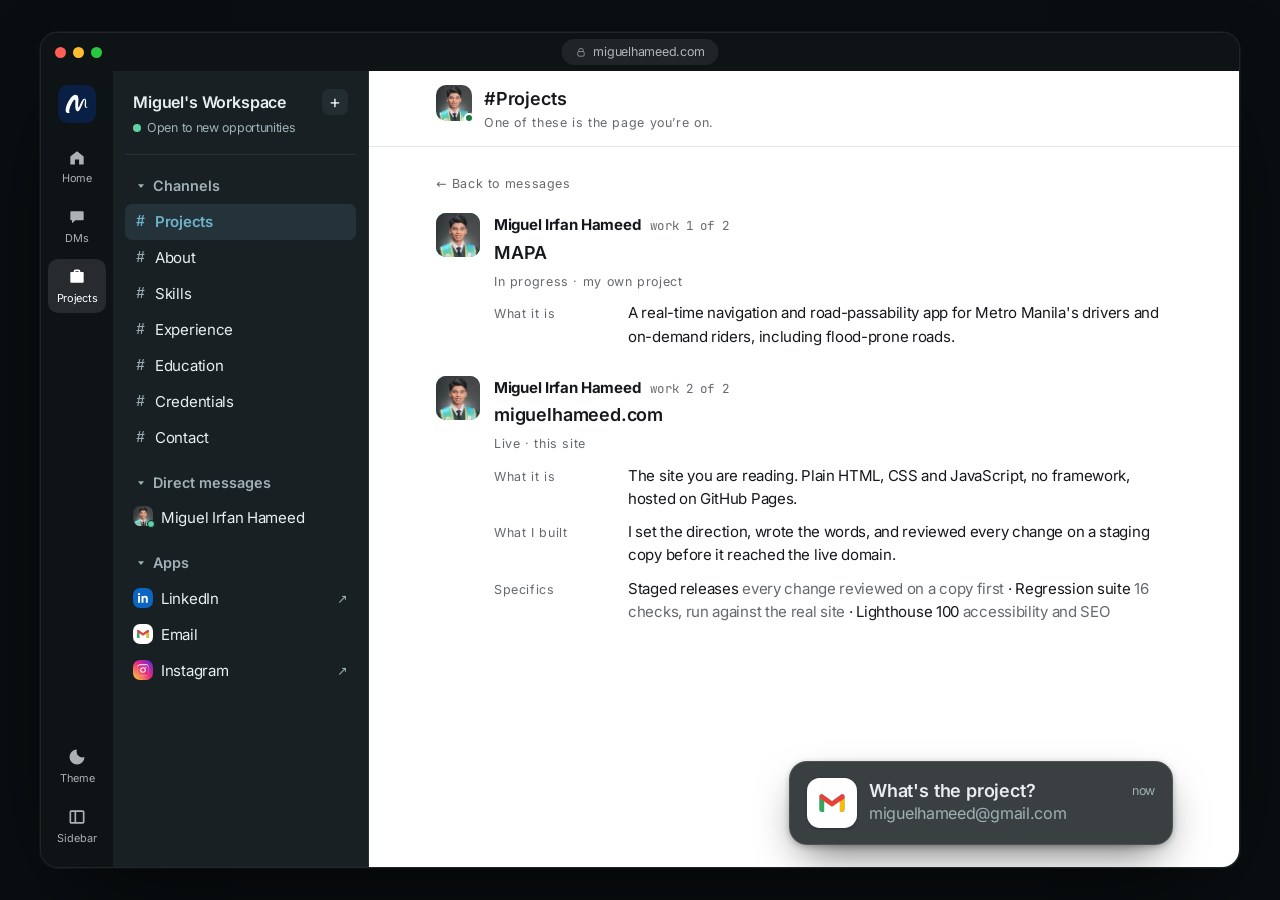
==== commit d877d328: "Technical operations first, a centred layout, resume on request, the Notebook, and four fixes Miguel" ====
--- a/projects/index.html
+++ b/projects/index.html
@@ -18,7 +18,7 @@
   <meta property="og:image" content="https://miguelhameed.com/images/site/og-image.png" />
   <meta property="og:image:width" content="1200" />
   <meta property="og:image:height" content="630" />
-  <meta property="og:image:alt" content="Miguel Irfan Hameed — Marketing Operations Specialist, Quezon City" />
+  <meta property="og:image:alt" content="Miguel Irfan Hameed — Technical Operations Specialist, Quezon City" />
   <meta name="twitter:card" content="summary_large_image" />
   <meta name="twitter:title" content="Projects — Miguel Irfan Hameed" />
   <meta name="twitter:description" content="Miguel Irfan Hameed's own projects: MAPA, a road-passability app for Metro Manila, and this site." />
@@ -33,7 +33,7 @@
   "@type": "Person",
   "name": "Miguel Irfan Hameed",
   "alternateName": "Miguel Hameed",
-  "jobTitle": "Marketing Operations Specialist",
+  "jobTitle": "Technical Operations Specialist",
   "url": "https://miguelhameed.com/",
   "image": "https://miguelhameed.com/images/site/headshot.jpg",
   "email": "mailto:miguelhameed@gmail.com",
@@ -51,11 +51,12 @@
     "name": "Far Eastern University \u2013 Manila"
   },
   "knowsAbout": [
-    "Marketing operations",
-    "Content operations",
-    "Lead generation",
+    "Technical operations",
+    "Workflow design",
+    "Process documentation",
+    "AI agents",
     "Pipeline management",
-    "AI workflows"
+    "Marketing operations"
   ]
 }
   </script>
@@ -130,7 +131,7 @@
           <span data-head-avatar></span>
           <div class="pane-title">
             <p class="pane-h" id="pane-title">Miguel Hameed</p>
-            <p id="pane-sub">Marketing Operations Specialist · Quezon City, Philippines</p>
+            <p id="pane-sub">Technical Operations Specialist · Quezon City, Philippines</p>
           </div>
           <a class="mob-mail" href="#" data-mail aria-label="Email Miguel">
             <svg viewBox="0 0 24 24" aria-hidden="true"><path d="M4 6h16a1 1 0 0 1 1 1v10a1 1 0 0 1-1 1H4a1 1 0 0 1-1-1V7a1 1 0 0 1 1-1zm0 1.6V17h16V7.6l-8 5.2z"/></svg>
@@ -140,17 +141,20 @@
           </button>
         </header>
 
-        <h1 class="sr-only">Miguel Hameed — Marketing Operations Specialist</h1>
+        <h1 class="sr-only">Miguel Hameed — Technical Operations Specialist</h1>
         <div class="feed" id="feed">
           <noscript><p class="noscript">This page needs JavaScript to show its content. You can still reach Miguel at
             <a href="mailto:miguelhameed@gmail.com">miguelhameed@gmail.com</a>.</p></noscript>
+          <p class="noscript" id="load-failed" hidden>This page didn’t finish loading.
+            <a href="#" onclick="location.reload(); return false">Reload it</a> to try again. You can still reach Miguel at
+            <a href="mailto:miguelhameed@gmail.com">miguelhameed@gmail.com</a>.</p>
         </div>
       </main>
 
       <div class="scrim" data-scrim hidden></div>
 
       <div class="float-wrap" id="float-btn">
-        <a class="float-btn" id="float-link" href="#">What's the project?</a>
+        <a class="float-btn" id="float-link" href="mailto:miguelhameed@gmail.com">What's the project?</a>
         <button class="float-x" id="float-x" type="button" aria-label="Dismiss">
           <svg viewBox="0 0 24 24" aria-hidden="true"><path d="M6 6l12 12M18 6L6 18"/></svg>
         </button>
@@ -177,6 +181,8 @@
   <script src="../content/credentials.js"></script>
   <script src="../content/testimonials.js"></script>
   <script src="../content/contact.js"></script>
+  <script src="../content/notebook.js"></script>
   <script src="../script.js"></script>
+  <script>if (!document.querySelector('#feed .msg')) { var failed = document.getElementById('load-failed'); if (failed) failed.hidden = false; }</script>
 </body>
 </html>
--- a/styles.css
+++ b/styles.css
@@ -23,6 +23,7 @@
   --chrome-accent: #6fb2c9;
   --good: #5fd3a3;
   --card: #1a2327;
+  --scrim: rgba(1, 5, 12, 0.72);
   --shadow: 0 40px 100px -40px rgba(0, 0, 0, 0.85), 0 0 0 1px rgba(200, 225, 235, 0.05);
   color-scheme: dark;
 }
@@ -51,6 +52,7 @@
   --chrome-accent: #d29a8d;
   --good: #7fd4a6;
   --card: #241b19;
+  --scrim: rgba(12, 5, 4, 0.74);
   --shadow: 0 40px 100px -40px rgba(0, 0, 0, 0.85), 0 0 0 1px rgba(255, 225, 218, 0.05);
   color-scheme: dark;
 }
@@ -151,7 +153,7 @@
 .app {
   position: relative;
   width: 100%;
-  max-width: 1500px;
+  max-width: 1200px;
   height: calc(100vh - 64px);
   min-height: 560px;
   display: grid;
@@ -230,9 +232,10 @@
 .rail-btn:hover, .rail-btn.is-active { background: rgba(255, 255, 255, 0.1); color: #fff; }
 .theme-btn { margin-top: auto; }
 
-.app { transition: grid-template-columns 0.25s var(--ease); }
+.app { transition: grid-template-columns 0.25s var(--ease), max-width 0.25s var(--ease); }
 @media (min-width: 1024px) {
-  .app.side-hidden { grid-template-columns: 72px 0 1fr; }
+
+  .app.side-hidden { grid-template-columns: 72px 0 1fr; max-width: 944px; }
   .app.side-hidden .sidebar { visibility: hidden; padding: 0; border: 0; }
 }
 .side-toggle[aria-expanded="false"] { background: rgba(255, 255, 255, 0.1); color: #fff; }
@@ -260,20 +263,38 @@
 }
 .view-back:hover { color: var(--accent); }
 
-.pane-tabs { display: flex; gap: 4px; padding: 8px 28px 0; border-bottom: 1px solid var(--line); background: var(--app); }
+.pane-tabs { display: flex; gap: 6px; padding: 4px 28px 0; border-bottom: 1px solid var(--line); background: var(--app); }
 .pane-tab {
-  display: inline-flex; align-items: center; gap: 6px;
-  padding: 8px 12px 10px; border-bottom: 2px solid transparent;
-  color: var(--muted); font-weight: 600; font-size: var(--t-md);
-}
+  display: inline-flex; align-items: center; gap: 8px; cursor: pointer;
+  padding: 10px 12px 11px; border: 0; border-bottom: 2px solid transparent; background: none;
+  color: var(--muted); font: inherit; font-weight: 600; font-size: var(--t-md);
+}
+.pane-tab svg { width: 17px; height: 17px; fill: none; stroke: currentColor; stroke-width: 1.8; stroke-linecap: round; stroke-linejoin: round; }
 .pane-tab:hover { color: var(--ink); }
 .pane-tab.is-on { color: var(--ink); border-bottom-color: var(--accent); }
 .tab-count { color: var(--muted); font-weight: 400; }
-.files-panel { flex: 1; overflow-y: auto; padding: 24px 28px 60px; }
-.files-grid { display: grid; grid-template-columns: repeat(auto-fill, minmax(min(260px, 100%), 1fr)); gap: 18px; max-width: 1000px; }
-.file-card { display: flex; flex-direction: column; gap: 8px; }
-.file-card img { width: 100%; aspect-ratio: 4 / 3; object-fit: cover; border-radius: var(--r-lg); border: 1px solid var(--line); background: var(--card); }
-.file-name { color: var(--muted); }
+.notebook { flex: 1; overflow-y: auto; padding: 4px 28px 110px; }
+
+.notes { max-width: none; }
+.note { display: grid; grid-template-columns: 44px minmax(0, 1fr); gap: 14px; padding: 22px 0; border-bottom: 1px solid var(--line); scroll-margin-top: 12px; }
+.note-avatar { width: 44px; height: 44px; border-radius: 50%; object-fit: cover; background: var(--card); }
+.note-head { display: flex; align-items: baseline; justify-content: space-between; gap: 12px; }
+.note-who { display: flex; flex-wrap: wrap; align-items: baseline; gap: 2px 10px; min-width: 0; }
+.note-name { font-weight: 700; color: var(--ink); }
+.note-date { color: var(--muted); font-size: var(--t-sm); }
+.note-sub { flex: none; color: var(--accent); font-weight: 700; font-size: var(--t-sm); text-decoration: none; padding: 8px 0; margin: -8px 0; }
+.note-sub:hover { text-decoration: underline; }
+.note-title { font-family: var(--display); font-weight: 700; font-size: var(--t-lg); letter-spacing: var(--track-head); line-height: 1.3; margin: 6px 0 2px; color: var(--ink); }
+.note-body p { margin-top: 8px; color: var(--ink); line-height: 1.55; overflow-wrap: anywhere; text-wrap: pretty; }
+.note-actions { display: flex; flex-wrap: wrap; gap: 4px 22px; margin-top: 10px; }
+
+.note-act {
+  display: inline-flex; align-items: center; gap: 7px; cursor: pointer;
+  padding: 8px 0; margin: 0; border: 0; background: none;
+  color: var(--muted); font: inherit; font-size: var(--t-sm); text-decoration: none;
+}
+.note-act:hover { color: var(--accent); }
+.note-act svg { width: 17px; height: 17px; flex: none; fill: none; stroke: currentColor; stroke-width: 1.7; stroke-linecap: round; stroke-linejoin: round; }
 
 .hash-tags { display: flex; flex-wrap: wrap; gap: 8px; margin: -6px 0 14px; }
 
@@ -312,7 +333,8 @@
 
 #channel-list { min-height: 216px; }
 #app-list { min-height: 108px; }
-.feed { min-height: 100vh; }
+
+@media (max-width: 767px) { .feed { min-height: 100vh; } }
 
 .side-link {
   display: flex; align-items: center; gap: 8px;
@@ -380,6 +402,11 @@
   scroll-behavior: smooth;
 }
 
+.pane { --col: 46rem; --gutter: max(28px, calc((100% - var(--col)) / 2)); }
+.feed, .channel-view, .notebook, .pane-head, .pane-tabs { padding-left: var(--gutter); padding-right: var(--gutter); }
+
+.feed, .channel-view, .notebook, .sidebar { position: relative; }
+
 .day { display: flex; align-items: center; gap: 12px; margin: 4px 0 18px; color: var(--muted); }
 .day::before, .day::after { content: ''; flex: 1; height: 1px; background: var(--line); }
 
@@ -397,7 +424,7 @@
 .msg-name { font-weight: 700; }
 .msg-time { color: var(--muted); }
 
-.lede { font-family: var(--display); font-size: clamp(1.35rem, 2.4vw, 1.9rem); line-height: 1.22; letter-spacing: var(--track-lede); font-weight: 600; max-width: 30ch; margin: 6px 0 14px; }
+.lede { font-family: var(--display); font-size: clamp(1.35rem, 2.4vw, 1.9rem); line-height: 1.22; letter-spacing: var(--track-lede); font-weight: 600; margin: 6px 0 14px; text-wrap: balance; }
 .lede .before { color: var(--muted); font-weight: 400; }
 
 .intro-grid { display: grid; grid-template-columns: minmax(0, 1fr); gap: 32px; align-items: start; }
@@ -412,7 +439,7 @@
 .intro-photo .empty-note { font-size: var(--t-xs); opacity: 0.9; }
 
 .highlights { list-style: none; display: grid; gap: 6px; margin-bottom: 16px; }
-.highlights li { position: relative; padding-left: 18px; max-width: 60ch; }
+.highlights li { position: relative; padding-left: 18px; }
 a.hook, .highlights .hook { color: var(--ink); font-weight: 600; text-decoration: none; }
 a.hook { border-bottom: 1px solid var(--line); }
 a.hook:hover, a.hook:focus-visible { border-bottom-color: var(--accent); color: var(--accent); }
@@ -508,7 +535,7 @@
 .divider-sub { color: var(--muted); font-weight: 400; }
 .day { scroll-margin-top: 16px; }
 
-.section-lede { font-size: var(--t-base); margin-bottom: 12px; max-width: 60ch; }
+.section-lede { font-size: var(--t-base); margin-bottom: 12px; }
 
 .todo { border-bottom: 1px dashed var(--todo); color: var(--todo); }
 .todo-tag {
@@ -531,24 +558,55 @@
 .shot:hover { border-color: var(--accent); }
 .shot img { height: 168px; width: auto; max-width: 100%; object-fit: contain; }
 
-.section-row {
-
-  display: grid; grid-template-columns: 1fr auto 1fr; gap: 18px; align-items: baseline;
-  margin: 30px 0 10px; padding: 18px 0; text-decoration: none; color: var(--ink);
-  border-top: 1px solid var(--line); border-bottom: 1px solid var(--line);
-}
-.section-row:hover { border-color: var(--accent); }
-.section-row-title { grid-column: 2; font-size: var(--t-lg); font-weight: 600; letter-spacing: var(--track-head); }
-.section-row-go { grid-column: 3; justify-self: end; font-size: var(--t-sm); color: var(--muted); }
-.section-row:hover .section-row-go { color: var(--accent); }
-
-.timeline { list-style: none; display: grid; gap: 0; max-width: 760px; }
+.proj-strip { margin: 30px 0 10px; }
+.proj-head {
+  display: flex; align-items: baseline; justify-content: space-between; gap: 12px;
+  padding-bottom: 10px; margin-bottom: 16px; border-bottom: 1px solid var(--line);
+}
+.proj-heading { font-family: var(--display); font-size: var(--t-lg); font-weight: 600; letter-spacing: var(--track-head); }
+
+.proj-all { padding: 12px 0; margin: -12px 0; font-size: var(--t-sm); color: var(--muted); text-decoration: none; white-space: nowrap; }
+.proj-all:hover { color: var(--accent); }
+
+.proj-cards {
+  list-style: none; display: grid; gap: 22px 12px;
+  grid-template-columns: repeat(auto-fill, minmax(max(220px, calc((100% - 24px) / 3)), 1fr));
+}
+.proj-card { display: block; text-decoration: none; color: var(--ink); border-radius: var(--r-lg); }
+
+.proj-thumb {
+  display: grid; place-items: center; aspect-ratio: 3 / 2; overflow: hidden;
+  border: 1px solid var(--line); border-radius: var(--r-lg); background: var(--card);
+  transition: border-color 0.15s var(--ease);
+}
+.proj-thumb img { width: 100%; height: 100%; object-fit: contain; }
+.proj-thumb img.is-fill { object-fit: cover; }
+
+.proj-thumb.is-name {
+  padding: 0 12px; text-align: center; color: var(--accent);
+  font-family: var(--display); font-size: var(--t-xl); font-weight: 600; letter-spacing: var(--track-head);
+}
+.proj-card:hover .proj-thumb { border-color: var(--accent); }
+.proj-card:hover .proj-name { color: var(--accent); }
+.proj-name { display: block; margin-top: 10px; font-size: var(--t-base); font-weight: 600; letter-spacing: var(--track-head); }
+.proj-meta { display: block; margin-top: 1px; font-size: var(--t-sm); letter-spacing: var(--track-caps); color: var(--muted); }
+
+.channel-view .msg { scroll-margin-top: 12px; }
+
+.timeline { list-style: none; display: grid; gap: 0; }
 
 .timeline li {
-  display: grid; grid-template-columns: minmax(0, 1.4fr) minmax(0, 1fr) 12rem; gap: 4px 20px;
+  display: grid; grid-template-columns: minmax(0, 1.4fr) minmax(0, 1fr) 14.5rem; gap: 4px 20px;
   padding: 16px 0; border-bottom: 1px solid var(--line); align-items: baseline;
 }
 .timeline li:first-child { border-top: 1px solid var(--line); }
+
+@media (min-width: 768px) and (max-width: 1179px) {
+  .timeline li { grid-template-columns: minmax(0, 1fr) auto; grid-template-areas: "role dates" "org org"; }
+  .tl-role { grid-area: role; }
+  .tl-org { grid-area: org; }
+  .tl-dates { grid-area: dates; }
+}
 
 .tl-role { min-width: 0; }
 .tl-role strong { font-weight: 600; }
@@ -565,7 +623,7 @@
 .org-initials { display: grid; place-items: center; background: var(--accent-soft); color: var(--accent); font-weight: 700; font-size: var(--t-base); letter-spacing: -0.02em; }
 .role-head + .points { margin-top: 10px; }
 .where { color: var(--muted); margin: 2px 0 10px; }
-.points { list-style: none; display: grid; gap: 6px; max-width: 64ch; }
+.points { list-style: none; display: grid; gap: 6px; }
 .points li { position: relative; padding-left: 18px; }
 .points li::before { content: ''; position: absolute; left: 2px; top: 0.62em; width: 5px; height: 5px; border-radius: var(--r-xs); background: var(--muted); }
 
@@ -574,7 +632,7 @@
 .role-earlier .earlier-head strong { color: var(--ink); font-weight: 600; letter-spacing: normal; }
 .role-earlier .points { color: var(--muted); }
 
-.certs { list-style: none; display: grid; gap: 8px; max-width: 60ch; }
+.certs { list-style: none; display: grid; gap: 8px; }
 
 .cert-head { display: grid; grid-template-columns: minmax(0, 1fr) 8.5rem; gap: 2px 18px; align-items: baseline; }
 .cert-title { font-size: var(--t-sm); font-weight: 500; font-style: italic; }
@@ -583,7 +641,7 @@
 .cert-open:hover { text-decoration: underline; text-underline-offset: 3px; }
 .cert-date { font-style: italic; color: var(--muted); font-size: var(--t-sm); white-space: nowrap; text-align: right; }
 
-.skill-rows { list-style: none; display: grid; gap: 0; max-width: 760px; }
+.skill-rows { list-style: none; display: grid; gap: 0; }
 .skill-rows li {
 
   display: grid; grid-template-columns: 7.5rem minmax(0, 1fr); gap: 4px 14px;
@@ -591,7 +649,7 @@
 }
 .skill-rows li:first-child { border-top: 1px solid var(--line); }
 
-.cred-rows { list-style: none; max-width: 760px; }
+.cred-rows { list-style: none; }
 .cred-rows li { border-bottom: 1px solid var(--line); }
 .cred-rows li:first-child { border-top: 1px solid var(--line); }
 .cred-row {
@@ -627,48 +685,87 @@
 .proof-kind { color: var(--accent); font-size: var(--t-xs); }
 
 body.sheet-open { overflow: hidden; }
-.sheet-scrim { position: fixed; inset: 0; z-index: 60; background: rgba(1, 5, 12, 0.72); -webkit-backdrop-filter: blur(3px); backdrop-filter: blur(3px); }
+.sheet-scrim { position: fixed; inset: 0; z-index: 60; background: var(--scrim); -webkit-backdrop-filter: blur(3px); backdrop-filter: blur(3px); animation: scrim-in 0.18s ease-out; }
 .sheet {
   position: fixed; z-index: 61; top: 50%; left: 50%; transform: translate(-50%, -50%);
-  width: min(640px, calc(100vw - 32px)); max-height: min(86vh, 900px); overflow: auto;
+  width: min(560px, calc(100vw - 96px)); max-height: calc(100vh - 136px); overflow: auto;
   padding: 28px; border-radius: var(--r-xl);
   background: var(--app); border: 1px solid var(--line); color: var(--ink);
   box-shadow: 0 40px 100px -30px rgba(0, 0, 0, 0.8);
-}
+  animation: sheet-in 0.2s var(--ease);
+}
+@keyframes scrim-in { from { opacity: 0; } }
+@keyframes sheet-in { from { opacity: 0; transform: translate(-50%, calc(-50% + 10px)); } }
+@keyframes sheet-up { from { opacity: 0; transform: translateY(28px); } }
+
 .sheet-x {
-  position: absolute; top: 14px; right: 14px; width: 34px; height: 34px;
+  position: sticky; top: -14px; z-index: 1; margin: -14px -14px -20px auto;
+  width: 34px; height: 34px;
   display: grid; place-items: center; cursor: pointer;
   border: 1px solid var(--line); border-radius: 50%; padding: 0;
   background: var(--card); color: var(--muted);
 }
 .sheet-x:hover { color: var(--ink); border-color: var(--accent); }
 .sheet-x svg { width: 15px; height: 15px; fill: none; stroke: currentColor; stroke-width: 2.2; stroke-linecap: round; }
+.sheet-head { padding-right: 40px; }
 .sheet-title { font-size: var(--t-xl); letter-spacing: var(--track-head); margin: 4px 0 16px; }
 
-.sheet-image { display: block; width: auto; max-width: 100%; height: auto; max-height: 72vh; margin: 0 auto; border-radius: var(--r-lg); border: 1px solid var(--line); background: #fff; }
+.sheet-image { display: block; width: auto; max-width: 100%; height: auto; margin: 0 auto; border-radius: var(--r-lg); border: 1px solid var(--line); background: #fff; }
 .sheet-meta { display: flex; flex-wrap: wrap; gap: 8px 28px; margin: 18px 0 4px; }
 .sheet-meta dt { margin-bottom: 2px; }
 .sheet-meta dd { margin: 0; font-weight: 600; }
 .sheet-para { margin-top: 14px; color: var(--muted); line-height: 1.6; }
 .sheet-cta { margin-top: 20px; display: inline-flex; }
+
+.sheet[data-layout="picture"] { width: fit-content; min-width: min(420px, calc(100vw - 96px)); max-width: min(920px, calc(100vw - 112px)); }
+.sheet[data-layout="picture"] .sheet-image { max-height: calc(100vh - 136px - 230px); }
+.sheet[data-layout="picture"] .sheet-para { max-width: 62ch; }
+
+@media (min-width: 900px) {
+  .sheet[data-layout="split"] { width: min(1040px, calc(100vw - 112px)); }
+  .sheet[data-layout="split"] .sheet-body {
+    display: grid; grid-template-columns: minmax(0, 1.3fr) minmax(0, 1fr); grid-template-rows: auto 1fr;
+    grid-template-areas: "media head" "media rest"; column-gap: 32px;
+  }
+  .sheet[data-layout="split"] .sheet-head { grid-area: head; }
+  .sheet[data-layout="split"] .sheet-media { grid-area: media; align-self: center; }
+  .sheet[data-layout="split"] .sheet-rest { grid-area: rest; }
+  .sheet[data-layout="split"] .sheet-image { width: 100%; }
+  .sheet[data-layout="split"] .sheet-meta { margin-top: 2px; }
+}
+
+@media (max-width: 899px) {
+  .sheet[data-layout="split"] .sheet-image { max-height: 50vh; }
+}
+
 @media (max-width: 767px) {
-  .sheet { padding: 20px; width: calc(100vw - 20px); max-height: 92vh; }
-  .sheet-meta { gap: 8px 20px; }
+  .sheet, .sheet[data-layout="picture"] {
+    top: auto; bottom: 0; left: 0; transform: none;
+    width: 100%; min-width: 0; max-width: none; max-height: 88vh; max-height: 88dvh;
+    padding: 22px 18px calc(22px + env(safe-area-inset-bottom, 0px));
+    border-radius: 20px 20px 0 0; border-width: 1px 0 0;
+    animation-name: sheet-up;
+  }
+
+  .sheet-x { top: -10px; width: 40px; height: 40px; margin: -10px -6px -30px auto; }
+  .sheet-title { margin-bottom: 12px; }
+  .sheet-image, .sheet[data-layout="picture"] .sheet-image, .sheet[data-layout="split"] .sheet-image { width: auto; max-width: 100%; max-height: 46vh; }
+  .sheet-meta { gap: 8px 20px; margin-top: 16px; }
 }
 
 .initials { display: grid; place-items: center; color: var(--accent-ink); font-weight: 700; font-size: var(--t-md); }
-.quote { font-size: var(--t-base); max-width: 60ch; }
-
-.about-text { font-size: var(--t-base); max-width: 62ch; margin-bottom: 14px; }
+.quote { font-size: var(--t-base); }
+
+.about-text { font-size: var(--t-base); margin-bottom: 14px; text-wrap: pretty; }
 
 .motto {
   font-size: clamp(1.25rem, 2.2vw, 1.6rem); font-weight: 600; font-style: italic;
-  letter-spacing: var(--track-head); line-height: 1.3; max-width: 32ch;
+  letter-spacing: var(--track-head); line-height: 1.3;
   padding-left: 16px; border-left: 3px solid var(--accent);
   margin: 16px 0 0;
 }
 
-.contact-list { list-style: none; display: grid; gap: 0; max-width: 600px; margin-bottom: 18px; border-top: 1px solid var(--line); }
+.contact-list { list-style: none; display: grid; gap: 0; margin-bottom: 18px; border-top: 1px solid var(--line); }
 .contact-list li { display: grid; grid-template-columns: 90px minmax(0, 1fr); gap: 12px; align-items: center; padding: 12px 0; border-bottom: 1px solid var(--line); }
 .contact-list .mono { color: var(--muted); }
 .contact-list a { display: inline-block; padding: 10px 0; margin: -10px 0; color: var(--accent); font-weight: 600; text-decoration: none; overflow-wrap: anywhere; }
@@ -708,11 +805,10 @@
   .cert-head { grid-template-columns: 1fr; }
   .tl-dates { text-align: left; }
 
-  .section-row { grid-template-columns: 1fr; gap: 6px; }
-  .section-row-title, .section-row-go { grid-column: auto; justify-self: start; }
+  .proj-cards { grid-template-columns: repeat(2, minmax(0, 1fr)); gap: 16px 10px; }
+  .proj-thumb.is-name { font-size: var(--t-lg); }
+  .channel-view .msg { scroll-margin-top: 76px; }
   .view-back { margin-left: 0; }
-  .pane-tabs { padding: 6px 16px 0; }
-  .files-panel { padding: 16px 16px 48px; }
   .role-head { grid-template-columns: 36px minmax(0, 1fr); gap: 10px; align-items: start; }
   .role-head-multi { grid-template-columns: 44px minmax(0, 1fr); }
   .role-head-multi .org-logo { width: 44px; height: 44px; }
@@ -752,6 +848,11 @@
   .menu-btn { display: grid; place-items: center; width: 44px; height: 44px; border-radius: var(--r-md); }
   .feed { overflow: visible; padding: 16px 16px 96px; }
 
+  .pane-tabs { padding: 2px 16px 0; }
+  .notebook { overflow: visible; padding: 0 16px 96px; }
+  .note { grid-template-columns: 40px minmax(0, 1fr); gap: 12px; padding: 18px 0; scroll-margin-top: 76px; }
+  .note-avatar { width: 40px; height: 40px; }
+
   .msg { grid-template-columns: 38px minmax(0, 1fr); gap: 12px; }
   .channel-divider, .day { scroll-margin-top: 72px; }
   .contact-list li { grid-template-columns: 1fr; gap: 2px; }
@@ -789,7 +890,7 @@
   .pane-title .pane-h { font-size: 0.95rem; }
 }
 
-.feed, .channel-view, .files-panel { outline: none; }
+.feed, .channel-view, .notebook { outline: none; }
 
 @media (prefers-reduced-motion: reduce) {
   *, *::before, *::after { animation: none !important; transition: none !important; scroll-behavior: auto !important; }
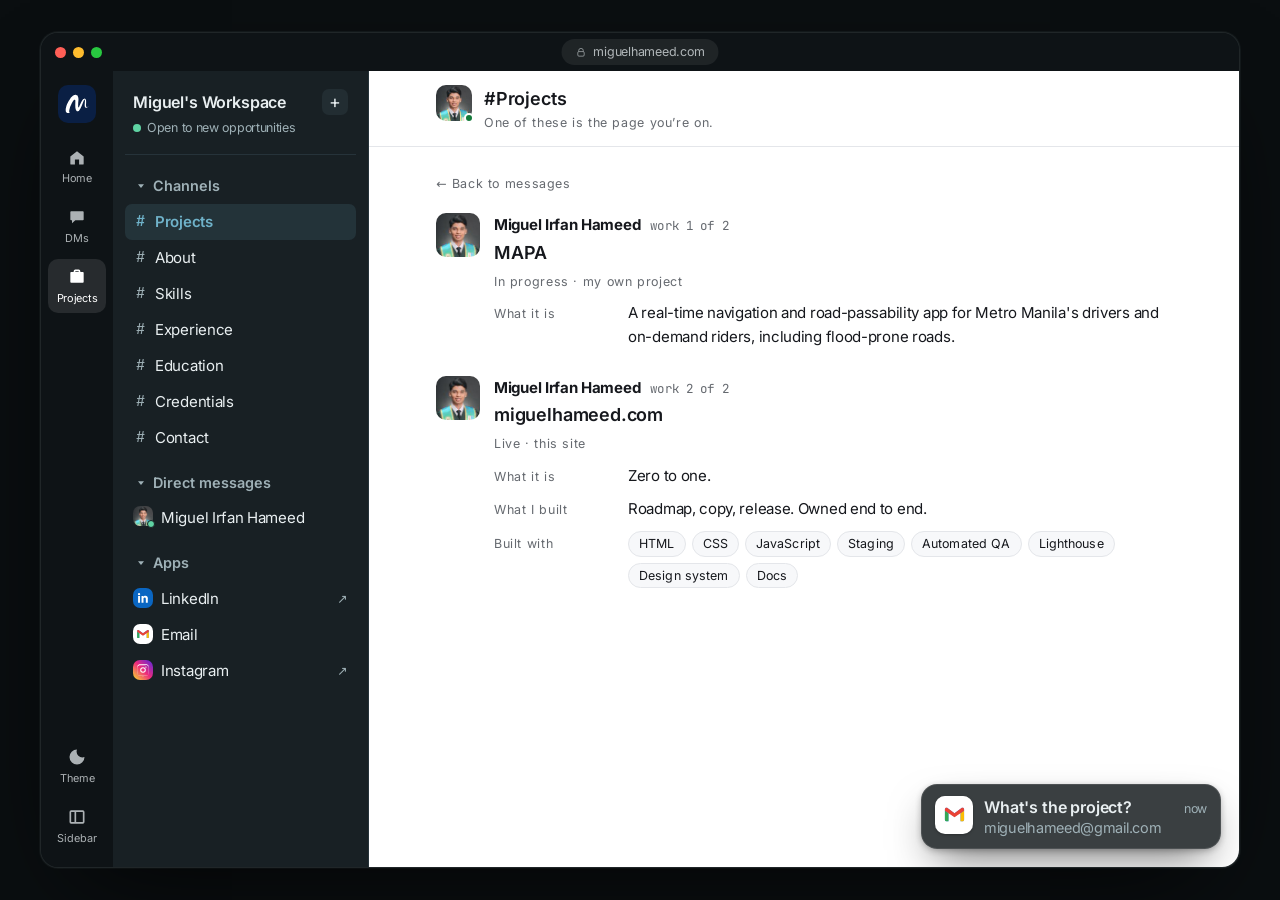
==== commit 21186cf9: "On a phone: the top bar shows only what fits, and school names keep "University – Manila" together C" ====
--- a/projects/index.html
+++ b/projects/index.html
@@ -131,7 +131,7 @@
           <span data-head-avatar></span>
           <div class="pane-title">
             <p class="pane-h" id="pane-title">Miguel Hameed</p>
-            <p id="pane-sub">Technical Operations Specialist · Quezon City, Philippines</p>
+            <p id="pane-sub" data-kind="person"><span>Technical Operations Specialist</span><span class="sub-place"> · Quezon City, Philippines</span></p>
           </div>
           <a class="mob-mail" href="#" data-mail aria-label="Email Miguel">
             <svg viewBox="0 0 24 24" aria-hidden="true"><path d="M4 6h16a1 1 0 0 1 1 1v10a1 1 0 0 1-1 1H4a1 1 0 0 1-1-1V7a1 1 0 0 1 1-1zm0 1.6V17h16V7.6l-8 5.2z"/></svg>
--- a/styles.css
+++ b/styles.css
@@ -123,6 +123,13 @@
   clip: rect(0 0 0 0); white-space: nowrap;
 }
 
+@media (min-width: 768px) {
+  .view-heading {
+    position: absolute; width: 1px; height: 1px; overflow: hidden;
+    clip: rect(0 0 0 0); white-space: nowrap;
+  }
+}
+
 .skip-link {
   position: fixed; left: 16px; top: -60px; z-index: 50;
   background: var(--accent); color: var(--accent-ink);
@@ -317,7 +324,7 @@
 }
 .side-plus:hover { background: var(--accent); color: var(--accent-ink); }
 .float-text { display: flex; flex-direction: column; line-height: 1.32; text-align: left; flex: 1; min-width: 0; padding-top: 1px; }
-.float-sub { font-size: 1rem; color: var(--muted); overflow: hidden; text-overflow: ellipsis; white-space: nowrap; }
+.float-sub { font-size: var(--t-md); color: var(--muted); overflow: hidden; text-overflow: ellipsis; white-space: nowrap; }
 .side-label {
   display: flex; align-items: center; gap: 4px; width: 100%;
   margin-top: 10px; padding: 6px 8px; border-radius: var(--r-sm);
@@ -471,17 +478,18 @@
 
 .float-wrap {
   position: absolute;
-  right: 22px;
-  bottom: 22px;
+  right: 18px;
+  bottom: 18px;
+  width: 300px; max-width: calc(100% - 36px);
   z-index: 30;
   transition: transform 0.2s var(--ease), opacity 0.25s;
 }
 .float-wrap.is-hidden { opacity: 0; pointer-events: none; transform: translateY(10px); }
 .float-btn {
-  display: flex; align-items: flex-start; gap: 12px;
-  width: 428px; max-width: calc(100% - 44px);
-  padding: 16px 17px;
-  border-radius: 18px;
+  display: flex; align-items: flex-start; gap: 11px;
+  width: 100%;
+  padding: 11px 13px;
+  border-radius: 16px;
 
   background: color-mix(in srgb, var(--app) 82%, transparent);
   -webkit-backdrop-filter: blur(26px) saturate(180%);
@@ -494,12 +502,12 @@
 .float-wrap:hover .float-btn { transform: translateY(-2px); }
 
 .float-app {
-  width: 50px; height: 50px; border-radius: 13px; flex: none;
+  width: 38px; height: 38px; border-radius: 10px; flex: none;
   display: grid; place-items: center; background: #fff;
   box-shadow: inset 0 1px 0 rgba(255, 255, 255, 0.5), 0 1px 3px rgba(0, 0, 0, 0.3);
 }
-.float-app svg { width: 30px; height: 30px; }
-.float-btn strong { font-weight: 600; font-size: var(--t-lg); letter-spacing: var(--track-head); }
+.float-app svg { width: 23px; height: 23px; }
+.float-btn strong { font-weight: 600; font-size: var(--t-base); letter-spacing: var(--track-head); }
 .float-when { flex: none; font-size: var(--t-sm); color: var(--muted); padding-top: 3px; }
 .float-x {
   position: absolute; top: -7px; left: -7px;
@@ -546,7 +554,12 @@
 
 .spec-line { color: var(--ink); }
 .spec-of { color: var(--muted); }
+
+.spec-chips { display: flex; flex-wrap: wrap; gap: 6px; padding-top: 1px; }
+.spec-chip { padding: 2px 10px; border-radius: var(--r-pill); border: 1px solid var(--line); background: var(--card); color: var(--ink); font-size: var(--t-sm); letter-spacing: 0.01em; white-space: nowrap; }
 .work-title { font-family: var(--display); font-weight: 600; font-size: var(--t-lg); letter-spacing: var(--track-head); line-height: 1.3; margin: 2px 0 8px; }
+
+.work-title .keep { white-space: nowrap; }
 .work-pending { margin: -4px 0 14px; font-size: var(--t-md); }
 
 .shots { display: flex; flex-wrap: wrap; gap: 10px; margin-top: 14px; }
@@ -839,6 +852,12 @@
   }
   .pane-head .pane-h { color: var(--chrome-ink); }
   .pane-head #pane-sub { color: var(--chrome-muted); }
+
+  .pane-head #pane-sub[data-kind="channel"] { display: none; }
+  .pane-head #pane-sub .sub-place { display: none; }
+  .channel-view .view-heading { margin-top: 14px; }
+
+  .pane-head { min-height: 68px; }
   .pane-head .menu-btn,
   .pane-head .mob-mail,
   .pane-head .mob-theme { color: var(--chrome-accent); }
@@ -883,8 +902,14 @@
   .mob-mail + .mob-theme { margin-left: 0; }
 }
 
+@media (max-width: 400px) {
+  .pane-head { gap: 6px; padding-left: 8px; padding-right: 8px; }
+}
 @media (max-width: 370px) {
-  .pane-head { gap: 6px; padding-left: 8px; padding-right: 8px; }
+  .pane-head #pane-sub { font-size: 0.725rem; }
+}
+@media (max-width: 355px) {
+  .pane-head #pane-sub { display: none; }
 }
 @media (max-width: 340px) {
   .pane-title .pane-h { font-size: 0.95rem; }
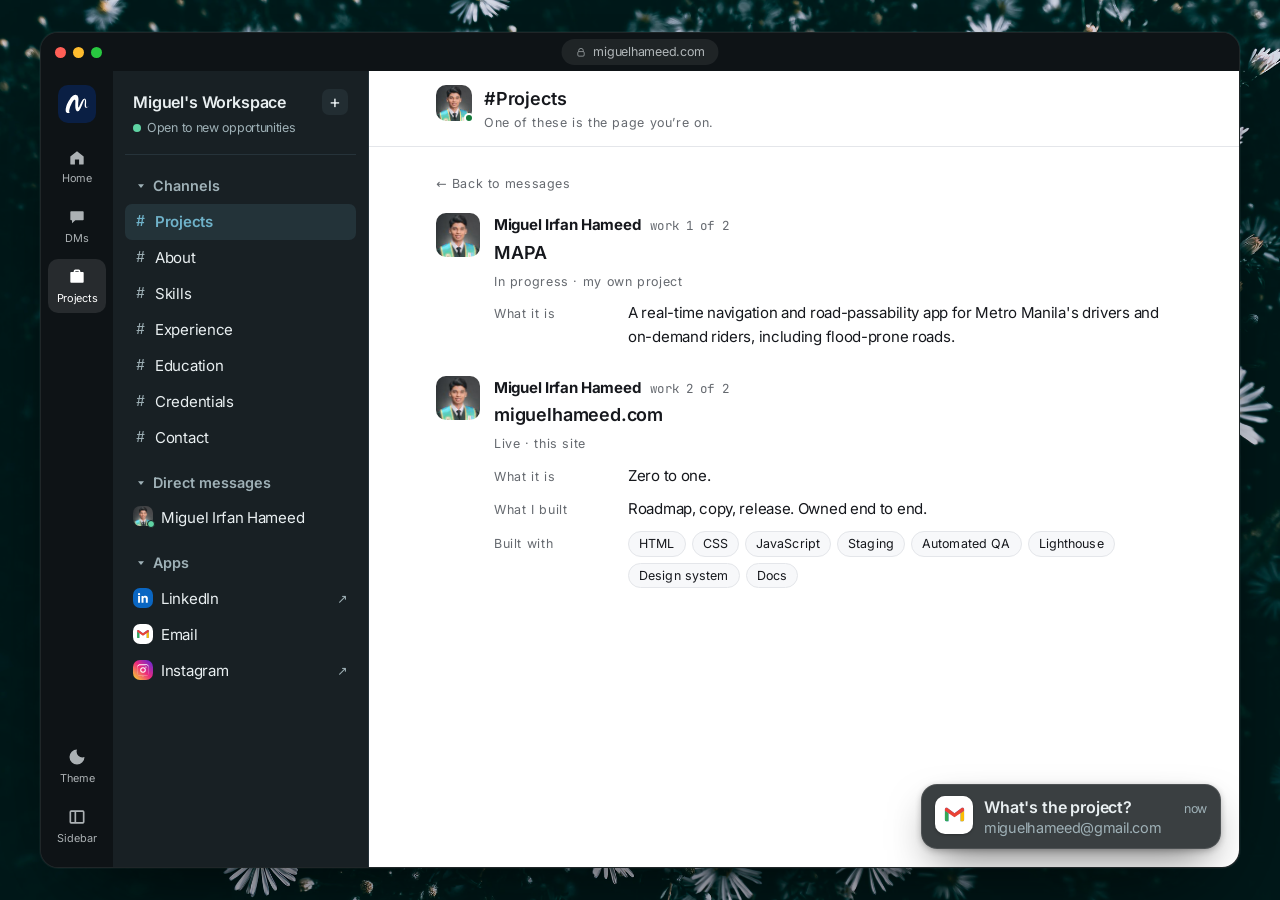
==== commit 3d144f4c: "The page's words are written into the published pages, for search engines and AI assistants Co-Autho" ====
--- a/projects/index.html
+++ b/projects/index.html
@@ -1,5 +1,5 @@
 <!DOCTYPE html>
-<html lang="en" data-theme="dark">
+<html lang="en" data-theme="dark" data-prerendered>
 <head>
   <meta charset="utf-8" />
   <meta name="viewport" content="width=device-width, initial-scale=1" />
@@ -7,6 +7,7 @@
   <meta name="description" content="Miguel Irfan Hameed's own projects: MAPA, a road-passability app for Metro Manila, and this site." />
   <meta name="theme-color" content="#182024" />
   <link rel="canonical" href="https://miguelhameed.com/projects/" />
+  <meta name="google-site-verification" content="iV2LYJ0MiXx-lplB7y9ovECImsSYhobyRBdW2v5pWPQ" />
   <link rel="icon" href="../favicon.ico" />
   <link rel="apple-touch-icon" href="../images/site/apple-touch-icon.png" />
 
@@ -111,7 +112,7 @@
         </div>
 
         <button class="side-label" type="button" aria-expanded="true" aria-controls="channel-list" data-fold><svg class="caret" viewBox="0 0 24 24" aria-hidden="true"><path d="M6 8.5h12l-6 7.5z"/></svg>Channels</button>
-        <ul class="side-list" id="channel-list"></ul>
+        <ul class="side-list" id="channel-list"><li><a class="side-link is-active" href="/projects/" data-channel="projects"><span class="hash" aria-hidden="true">#</span>Projects</a></li><li><a class="side-link" href="#about" data-channel="about"><span class="hash" aria-hidden="true">#</span>About</a></li><li><a class="side-link" href="#skills" data-channel="skills"><span class="hash" aria-hidden="true">#</span>Skills</a></li><li><a class="side-link" href="#experience" data-channel="experience"><span class="hash" aria-hidden="true">#</span>Experience</a></li><li><a class="side-link" href="#education" data-channel="education"><span class="hash" aria-hidden="true">#</span>Education</a></li><li><a class="side-link" href="#credentials" data-channel="credentials"><span class="hash" aria-hidden="true">#</span>Credentials</a></li><li><a class="side-link" href="#contact" data-channel="contact"><span class="hash" aria-hidden="true">#</span>Contact</a></li></ul>
 
         <button class="side-label" type="button" aria-expanded="true" aria-controls="dm-list" data-fold><svg class="caret" viewBox="0 0 24 24" aria-hidden="true"><path d="M6 8.5h12l-6 7.5z"/></svg>Direct messages</button>
         <ul class="side-list" id="dm-list">
@@ -119,7 +120,7 @@
         </ul>
 
         <button class="side-label" type="button" aria-expanded="true" aria-controls="app-list" data-fold><svg class="caret" viewBox="0 0 24 24" aria-hidden="true"><path d="M6 8.5h12l-6 7.5z"/></svg>Apps</button>
-        <ul class="side-list" id="app-list"></ul>
+        <ul class="side-list" id="app-list"><li><a class="side-link" href="https://www.linkedin.com/in/miguelhameed" target="_blank" rel="noopener"><span class="app-icon app-linkedin"><svg viewBox="0 0 24 24" aria-hidden="true"><path d="M6.94 8.5H3.56V20h3.38V8.5zM5.25 3.5a1.96 1.96 0 1 0 0 3.92 1.96 1.96 0 0 0 0-3.92zM20.44 13.2c0-3.1-1.65-4.94-4.3-4.94-1.94 0-2.8 1.07-3.29 1.82V8.5H9.48V20h3.37v-5.7c0-1.5.28-2.96 2.14-2.96 1.83 0 1.86 1.72 1.86 3.06V20h3.38l.01-6.8z"></path></svg></span>LinkedIn<span class="ext" aria-hidden="true">↗</span><span class="sr-only"> (opens in a new tab)</span></a></li><li><a class="side-link" href="mailto:miguelhameed@gmail.com"><span class="app-icon app-email"><svg viewBox="0 0 24 24" aria-hidden="true"><path fill="#ffffff" d="M3 6h18v12H3z"></path><path fill="#4285F4" d="M20.4 19h-2.1V9.9L12 14.3 5.7 9.9V19H3.6A1.6 1.6 0 0 1 2 17.4V6.6C2 5.7 2.7 5 3.6 5h.7L12 10.6 19.7 5h.7c.9 0 1.6.7 1.6 1.6v10.8c0 .9-.7 1.6-1.6 1.6z"></path><path fill="#34A853" d="M2 17.4V8.1l3.7 2.6V19H3.6A1.6 1.6 0 0 1 2 17.4z"></path><path fill="#FBBC04" d="M22 17.4c0 .9-.7 1.6-1.6 1.6h-2.1v-8.3L22 8.1z"></path><path fill="#EA4335" d="M2 6.6C2 5.7 2.7 5 3.6 5h.7L12 10.6 19.7 5h.7c.9 0 1.6.7 1.6 1.6v1.5L12 14.9 2 8.1z"></path></svg></span>Email</a></li><li><a class="side-link" href="https://www.instagram.com/miggybop/" target="_blank" rel="noopener"><span class="app-icon app-instagram"><svg viewBox="0 0 24 24" aria-hidden="true"><path d="M12 2.2c3.2 0 3.6 0 4.9.07 1.2.05 1.8.25 2.2.42.6.22 1 .48 1.4.9.4.4.7.8.9 1.4.17.4.37 1 .42 2.2.06 1.3.07 1.7.07 4.9s0 3.6-.07 4.9c-.05 1.2-.25 1.8-.42 2.2-.22.6-.48 1-.9 1.4-.4.4-.8.7-1.4.9-.4.17-1 .37-2.2.42-1.3.06-1.7.07-4.9.07s-3.6 0-4.9-.07c-1.2-.05-1.8-.25-2.2-.42-.6-.22-1-.48-1.4-.9-.4-.4-.7-.8-.9-1.4-.17-.4-.37-1-.42-2.2C2.2 15.6 2.2 15.2 2.2 12s0-3.6.07-4.9c.05-1.2.25-1.8.42-2.2.22-.6.48-1 .9-1.4.4-.4.8-.7 1.4-.9.4-.17 1-.37 2.2-.42C8.4 2.2 8.8 2.2 12 2.2zm0 1.8c-3.1 0-3.5 0-4.8.07-1.1.05-1.7.24-2.1.4-.5.2-.9.44-1.3.84-.4.4-.64.8-.84 1.3-.16.4-.35 1-.4 2.1C2.5 9.5 2.5 9.9 2.5 13s0 3.5.07 4.8c.05 1.1.24 1.7.4 2.1.2.5.44.9.84 1.3.4.4.8.64 1.3.84.4.16 1 .35 2.1.4 1.3.07 1.7.07 4.8.07s3.5 0 4.8-.07c1.1-.05 1.7-.24 2.1-.4.5-.2.9-.44 1.3-.84.4-.4.64-.8.84-1.3.16-.4.35-1 .4-2.1.07-1.3.07-1.7.07-4.8s0-3.5-.07-4.8c-.05-1.1-.24-1.7-.4-2.1-.2-.5-.44-.9-.84-1.3-.4-.4-.8-.64-1.3-.84-.4-.16-1-.35-2.1-.4C15.5 4 15.1 4 12 4z"></path><path d="M12 7.2A4.8 4.8 0 1 0 12 16.8 4.8 4.8 0 0 0 12 7.2zm0 7.9a3.1 3.1 0 1 1 0-6.2 3.1 3.1 0 0 1 0 6.2z"></path><circle cx="17" cy="7" r="1.15"></circle></svg></span>Instagram<span class="ext" aria-hidden="true">↗</span><span class="sr-only"> (opens in a new tab)</span></a></li></ul>
       </aside>
 
       <main class="pane" id="messages" tabindex="-1">
@@ -142,13 +143,364 @@
         </header>
 
         <h1 class="sr-only">Miguel Hameed — Technical Operations Specialist</h1>
-        <div class="feed" id="feed">
-          <noscript><p class="noscript">This page needs JavaScript to show its content. You can still reach Miguel at
-            <a href="mailto:miguelhameed@gmail.com">miguelhameed@gmail.com</a>.</p></noscript>
-          <p class="noscript" id="load-failed" hidden>This page didn’t finish loading.
+        <div class="feed" id="feed" hidden>
+<p class="noscript" id="load-failed" hidden>This page didn’t finish loading.
             <a href="#" onclick="location.reload(); return false">Reload it</a> to try again. You can still reach Miguel at
             <a href="mailto:miguelhameed@gmail.com">miguelhameed@gmail.com</a>.</p>
-        </div>
+<div class="day mono" id="intro" data-section="intro">pinned</div>
+      <article class="msg reveal in">
+        <span class="avatar-live"><img class="msg-avatar" src="/images/site/headshot-avatar.jpg?v=2" alt="Miguel Irfan Hameed" width="44" height="44" loading="lazy"><i class="live-dot" title="Open to work anywhere"></i></span>
+        <div class="msg-body">
+          <div class="msg-meta"><span class="msg-name">Miguel Irfan Hameed</span><span class="msg-time mono">Quezon City, Philippines · UTC+8</span></div>
+          <div class="intro-grid">
+            <div class="intro-main">
+              <p class="lede"><span class="before">I traded the white coat for workflows and kept the method:</span> test everything, trust what holds, write it down.</p>
+              <p class="hash-tags"><span class="hash-tag mono">#technical-operations</span><span class="hash-tag mono">#ai-operations</span><span class="hash-tag mono">#marketing-operations</span></p>
+              
+    <div class="actions" data-intro-actions="">
+      <a class="btn btn-primary" href="mailto:miguelhameed@gmail.com">What's the project?</a>
+      <a class="btn btn-brand" href="https://www.linkedin.com/in/miguelhameed" target="_blank" rel="noopener">LinkedIn<svg class="btn-arrow" viewBox="0 0 16 16" aria-hidden="true"><path d="M4.5 11.5 11.5 4.5M5.5 4.5h6v6"></path></svg><span class="sr-only"> (opens in a new tab)</span></a>
+    </div>
+              
+            </div>
+          </div>
+        </div>
+      </article>
+    <section class="proj-strip" aria-labelledby="proj-heading">
+      <div class="proj-head">
+        <h2 class="proj-heading" id="proj-heading">Projects</h2>
+        <a class="proj-all" href="/projects/">Open all <span aria-hidden="true">→</span></a>
+      </div>
+      <ul class="proj-cards">
+        <li>
+          <a class="proj-card" href="/projects/" data-project="0">
+            <span class="proj-thumb is-name" aria-hidden="true">MAPA</span>
+            <span class="proj-name">MAPA</span>
+            <span class="proj-meta">In progress · my own project</span>
+          </a>
+        </li>
+        <li>
+          <a class="proj-card" href="/projects/" data-project="1">
+            <span class="proj-thumb"><img src="/images/work/miguelhameed-com.webp" srcset="/images/work/miguelhameed-com.webp 522w, /images/work/miguelhameed-com-780.webp 780w" sizes="(max-width: 767px) 45vw, 360px" alt="" width="522" height="348" loading="lazy"></span>
+            <span class="proj-name">miguelhameed.com</span>
+            <span class="proj-meta">Live · this site</span>
+          </a>
+        </li></ul>
+    </section>
+    <h2 class="channel-divider" id="about" data-section="about">
+      <span class="hash" aria-hidden="true">#</span>About<span class="divider-sub"><span class="divider-dash" aria-hidden="true">—</span> Trained in science, ended up in systems</span>
+    </h2>
+    <article class="msg reveal in">
+      <img class="msg-avatar" src="/images/site/headshot-avatar.jpg?v=2" alt="" width="44" height="44" loading="lazy">
+      <div class="msg-body">
+        <div class="msg-meta"><span class="msg-name">Miguel Irfan Hameed</span><span class="msg-time mono">about</span></div>
+        
+      <p class="about-text">I fixed a system nobody else could get working. I think about that more than anything else I have done, because it was the first time I understood what I actually wanted — not a title, not a department. To be the one people come to when something has stopped.</p><p class="about-text">Before that I was further back — survey data, health facility records, numbers somebody else would eventually stand up and present. Good work, and I still like it. But it wears on you quietly. That is the only way I can describe the stretch of unhappiness that followed. No single bad day. Just years of it.</p><p class="about-text">So I made a decision that did not look like a career move. I took work as a virtual assistant, and it turned out to be the opening that led here — to operations, the first work I have done that has my name on it.</p><p class="about-text">It took a few years to see what I had been circling the whole time. It was never the subject. It was the running of it: holding the parts together, keeping them straight, making the whole thing easier for whoever is on the other end. It doesn’t matter where I sit. What I want is to be the name that comes up when something breaks.</p><p class="about-text">I did not expect to enjoy carrying this much at once, but I do. I think it is because this time I am the one standing up with it.</p>
+      <blockquote class="motto">“I find what's broken, fix it, and keep it moving.”</blockquote>
+      </div>
+    </article>
+    <h2 class="channel-divider" id="skills" data-section="skills">
+      <span class="hash" aria-hidden="true">#</span>Skills<span class="divider-sub"><span class="divider-dash" aria-hidden="true">—</span> This is the list, minus the ones that I’d have to google.</span>
+    </h2>
+    <article class="msg reveal in">
+      <img class="msg-avatar" src="/images/site/headshot-avatar.jpg?v=2" alt="" width="44" height="44" loading="lazy">
+      <div class="msg-body">
+        <div class="msg-meta"><span class="msg-name">Miguel Irfan Hameed</span><span class="msg-time mono">skills</span></div>
+        <ul class="skill-rows">
+      <li>
+        <h3 class="skill-group-name">Operations and Systems</h3>
+        <div class="skill-body">
+          <p class="skill-does">Workflow design<span class="sep"> / </span>Process documentation<span class="sep"> / </span>Website quality checks</p>
+          <p class="skill-tools"><span class="label">Tools</span> ClickUp · GitHub · Lighthouse · HTML/CSS</p>
+        </div>
+      </li>
+      <li>
+        <h3 class="skill-group-name">Agentic AI and Automations</h3>
+        <div class="skill-body">
+          <p class="skill-does">Agent and AI Skill building<span class="sep"> / </span>AI workflow mapping</p>
+          <p class="skill-tools"><span class="label">Tools</span> Claude · ClickUp AI</p>
+        </div>
+      </li>
+      <li>
+        <h3 class="skill-group-name">Pipeline and Partnerships</h3>
+        <div class="skill-body">
+          <p class="skill-does">Lead and partner research<span class="sep"> / </span>Lead qualification<span class="sep"> / </span>Pipeline management<span class="sep"> / </span>Competitive research and teardowns<span class="sep"> / </span>Outreach sequencing and replies</p>
+          <p class="skill-tools"><span class="label">Tools</span> Dripify · LinkedIn Sales Navigator · Apollo</p>
+        </div>
+      </li>
+      <li>
+        <h3 class="skill-group-name">Marketing Operations</h3>
+        <div class="skill-body">
+          <p class="skill-does">Content pipeline management<span class="sep"> / </span>Editorial workflows<span class="sep"> / </span>Content writing and editing</p>
+          <p class="skill-tools"><span class="label">Tools</span> Buffer · GA4</p>
+        </div>
+      </li></ul>
+      </div>
+    </article>
+    <h2 class="channel-divider" id="experience" data-section="experience">
+      <span class="hash" aria-hidden="true">#</span>Experience
+    </h2>
+    <article class="msg reveal in">
+      <img class="msg-avatar" src="/images/site/headshot-avatar.jpg?v=2" alt="" width="44" height="44" loading="lazy">
+      <div class="msg-body">
+        <div class="msg-meta"><span class="msg-name">Miguel Irfan Hameed</span><span class="msg-time mono">overview</span></div>
+        
+      <p class="section-lede">Government health programmes to technical operations, method intact.</p>
+      <ul class="timeline">
+      <li><span class="tl-role"><strong>Technical Operations Specialist</strong></span><span class="tl-org">Cloud Sentry Solutions</span><span class="tl-dates">April, 2025 – Present</span></li>
+      <li><span class="tl-role"><strong>Health Program Officer II</strong></span><span class="tl-org">Department of Health</span><span class="tl-dates">April, 2025 – January, 2026</span></li>
+      <li><span class="tl-role"><strong>Project Technical Specialist I</strong></span><span class="tl-org">DOST-FNRI</span><span class="tl-dates">November, 2023 – August, 2024</span></li>
+      <li><span class="tl-role"><strong>Project Technical Assistant II</strong></span><span class="tl-org">DOST-FNRI</span><span class="tl-dates">September – November, 2023</span></li></ul>
+      </div>
+    </article>
+    <article class="msg reveal in">
+      <img class="msg-avatar" src="/images/site/headshot-avatar.jpg?v=2" alt="" width="44" height="44" loading="lazy">
+      <div class="msg-body">
+        <div class="msg-meta"><span class="msg-name">Miguel Irfan Hameed</span><span class="msg-time mono">role 1 of 3</span></div>
+        
+      <div class="role-head role-head-multi">
+        <img class="org-logo" src="/images/experience/cloud-sentry.webp" alt="Cloud Sentry Solutions logo" width="96" height="96" loading="lazy">
+        <div>
+          <h3 class="work-title">Technical Operations Specialist</h3>
+          <p class="org">Cloud Sentry Solutions · Freelance</p>
+          <p class="where">New Hampshire, New England · April, 2025 – Present</p>
+        </div>
+      </div>
+      <ul class="points"><li>ClickUp workspace architecture for Service Pyramid delivery.</li><li>Automation of recurring L1 controls monitoring (onboarding, access reviews, evidence collection).</li><li>Standard Operations Procedure and runbook authoring for client delivery.</li><li>Cross-tool integration (ClickUp, identity tools, DLP, audit tooling).</li></ul>
+      
+      
+      </div>
+    </article>
+    <article class="msg reveal in">
+      <img class="msg-avatar" src="/images/site/headshot-avatar.jpg?v=2" alt="" width="44" height="44" loading="lazy">
+      <div class="msg-body">
+        <div class="msg-meta"><span class="msg-name">Miguel Irfan Hameed</span><span class="msg-time mono">role 2 of 3</span></div>
+        
+      <div class="role-head role-head-multi">
+        <img class="org-logo" src="/images/experience/doh.webp" alt="Department of Health – Metro Manila Center for Health Development logo" width="96" height="96" loading="lazy">
+        <div>
+          <h3 class="work-title">Health Program Officer II</h3>
+          <p class="org">Department of Health – Metro Manila Center for Health Development</p>
+          <p class="where">Mandaluyong City, Philippines · April, 2025 – January, 2026</p>
+        </div>
+      </div>
+      <ul class="points"><li>Managed and validated health facility data for the Field Health Services Information System (FHSIS), to support accurate regional and national health reporting.</li><li>Coordinated with local health units and partner facilities to ensure timely, complete and standardised submission of public health data.</li><li>Reviewed, consolidated and analysed routine health reports to support monitoring, planning and decision-making for public health programmes.</li></ul>
+      
+      <div class="role-earlier">
+        <p class="earlier-head"><span class="label">Certificates</span></p>
+        <ul class="certs">
+          <li>
+            <p class="cert-head"><span class="cert-title">Certificate of Completion of the Field Health Services and Information System Data Management and Analysis Training</span><span class="cert-date">August, 2025</span></p>
+          </li>
+          <li>
+            <p class="cert-head"><span class="cert-title">Certificate of Completion for Data Quality Check Training: Critical Program for Universal Health Care Coverage</span><span class="cert-date">September, 2025</span></p>
+          </li>
+          <li>
+            <p class="cert-head"><span class="cert-title">Certificate of Recognition for Workshop on Data Analysis for Different Health Programs</span><span class="cert-date">October, 2025</span></p>
+          </li></ul>
+      </div>
+      
+      </div>
+    </article>
+    <article class="msg reveal in">
+      <img class="msg-avatar" src="/images/site/headshot-avatar.jpg?v=2" alt="" width="44" height="44" loading="lazy">
+      <div class="msg-body">
+        <div class="msg-meta"><span class="msg-name">Miguel Irfan Hameed</span><span class="msg-time mono">role 3 of 3</span></div>
+        
+      <div class="role-head role-head-multi">
+        <img class="org-logo" src="/images/experience/dost-fnri.webp" alt="DOST – Food and Nutrition Research Institute logo" width="96" height="96" loading="lazy">
+        <div>
+          <h3 class="work-title">Project Technical Specialist I</h3>
+          <p class="org">DOST – Food and Nutrition Research Institute</p>
+          <p class="where">Taguig City, Philippines · September, 2023 – August, 2024</p>
+        </div>
+      </div>
+      <ul class="points"><li>Conducted data collection and validation for the National Nutrition Survey, ensuring the accuracy and completeness of nutritional data.</li><li>Collected, aliquoted and processed biological fluid samples through phlebotomy, to support the analysis of biochemical markers for the survey.</li><li>Performed laboratory processing and analysis of the biochemical markers used to assess and update the nutritional status of the Filipino population nationwide.</li></ul>
+      
+      
+      <div class="role-earlier">
+        <p class="earlier-head"><span class="label">Before this</span> <strong>Project Technical Assistant II</strong> · September – November, 2023</p>
+        <ul class="points"><li>Encoded and validated the data collected throughout the National Nutrition Survey.</li><li>Received and designated the biochemical markers collected from the survey.</li></ul>
+      </div>
+      </div>
+    </article>
+    <h2 class="channel-divider" id="education" data-section="education">
+      <span class="hash" aria-hidden="true">#</span>Education
+    </h2>
+    <article class="msg reveal in">
+      <img class="msg-avatar" src="/images/site/headshot-avatar.jpg?v=2" alt="" width="44" height="44" loading="lazy">
+      <div class="msg-body">
+        <div class="msg-meta"><span class="msg-name">Miguel Irfan Hameed</span><span class="msg-time mono">school 1 of 2</span></div>
+        
+      <div class="role-head role-head-multi role-head-school">
+        <img class="org-logo" src="/images/education/feu.png" alt="Far Eastern University – Manila logo" width="96" height="96" loading="lazy">
+        <div>
+          <h3 class="work-title">Far Eastern <span class="keep">University – Manila</span></h3>
+          <p class="org">Bachelor of Science, Major in Medical Technology</p>
+          <p class="where">Sampaloc, Manila · June, 2022</p>
+        </div>
+      </div>
+      <p class="school-note">Cumulative GPA: <strong>3.34</strong></p>
+      
+      <p class="school-line"><span class="label">Research</span> <strong>Antimicrobial Property of MgO Nanoparticles: A Narrative Review</strong></p>
+      
+      <div class="school-line"><span class="label">Dean's Lister</span>
+        <ul class="honours"><li>Second Honors · Academic Year 2018 – 2019</li><li>Second Honors · Academic Year 2019 – 2020</li><li>First Honors · Academic Year 2020 – 2021</li></ul>
+      </div>
+      
+      <div class="role-earlier">
+        <p class="earlier-head"><span class="label">Certificates</span></p>
+        <ul class="certs">
+          <li>
+            <p class="cert-head"><span class="cert-title">Certificate of Participation in the International Undergraduate Research Conference for Philippine Association of Schools of Medical Technology and Public Health, Inc.</span><span class="cert-date">November, 2021</span></p>
+          </li></ul>
+      </div>
+      </div>
+    </article>
+    <article class="msg reveal in">
+      <img class="msg-avatar" src="/images/site/headshot-avatar.jpg?v=2" alt="" width="44" height="44" loading="lazy">
+      <div class="msg-body">
+        <div class="msg-meta"><span class="msg-name">Miguel Irfan Hameed</span><span class="msg-time mono">school 2 of 2</span></div>
+        
+      <div class="role-head role-head-multi role-head-school">
+        <img class="org-logo" src="/images/education/ceu.png" alt="Centro Escolar University – Manila logo" width="96" height="96" loading="lazy">
+        <div>
+          <h3 class="work-title">Centro Escolar <span class="keep">University – Manila</span></h3>
+          <p class="org">Science, Technology, Engineering and Mathematics</p>
+          <p class="where">San Miguel, Manila · June, 2018</p>
+        </div>
+      </div>
+      <p class="school-note">Medical Transcriptionist</p>
+      
+      <p class="school-line"><span class="label">Research</span> <strong>The Perception of Students on Self Diagnosed Clinical Depression &amp; Anxiety: A Phenomenological Study</strong></p>
+      
+      
+      </div>
+    </article>
+    <article class="msg reveal in">
+      <img class="msg-avatar" src="/images/site/headshot-avatar.jpg?v=2" alt="" width="44" height="44" loading="lazy">
+      <div class="msg-body">
+        <div class="msg-meta"><span class="msg-name">Miguel Irfan Hameed</span><span class="msg-time mono">licence</span></div>
+        
+      <p class="school-line"><span class="label">Licensed</span> Medical Technologist · Professional Regulation Commission · September 29, 2023</p>
+      
+      <div class="role-earlier">
+        <p class="earlier-head"><span class="label">Certificates</span></p>
+        <ul class="certs">
+          <li>
+            <p class="cert-head"><span class="cert-title">Certification of Completion for NIDA Clinical Trials Network</span><span class="cert-date">July, 2022</span></p>
+          </li>
+          <li>
+            <p class="cert-head"><span class="cert-title">Certification of Attendance for Transporting Dangerous Goods Training</span><span class="cert-date">July, 2022</span></p>
+          </li>
+          <li>
+            <p class="cert-head"><span class="cert-title">Certificate of Completion on The Manual of Operations for Screening Drug Testing Laboratories</span><span class="cert-date">August, 2024</span></p>
+          </li></ul>
+      </div>
+      </div>
+    </article>
+    <h2 class="channel-divider" id="credentials" data-section="credentials">
+      <span class="hash" aria-hidden="true">#</span>Credentials<span class="divider-sub"><span class="divider-dash" aria-hidden="true">—</span> Click it, I’ll wait.</span>
+    </h2>
+    <article class="msg reveal in">
+      <img class="msg-avatar" src="/images/site/headshot-avatar.jpg?v=2" alt="" width="44" height="44" loading="lazy">
+      <div class="msg-body">
+        <div class="msg-meta"><span class="msg-name">Miguel Irfan Hameed</span><span class="msg-time mono">credentials</span></div>
+        
+      <ul class="cred-rows">
+        <li>
+          <button class="cred-row is-link" type="button" data-sheet="0">
+            <span class="cred-mark"><img src="/images/credentials/clickup.webp" alt="" width="162" height="162" loading="lazy"></span>
+            <span class="cred-body">
+              <span class="cred-kind label">Certification</span>
+              <strong class="cred-title">Certified ClickUp Expert</strong>
+              <span class="cred-topic">ClickUp's own certification. It is the system my work runs on.</span>
+            </span>
+            <span class="cred-cue">Open <span aria-hidden="true">→</span></span>
+          </button>
+        </li>
+        <li>
+          <div class="cred-row">
+            <span class="cred-mark"><img src="/images/credentials/sc-300.webp" alt="" width="162" height="162" loading="lazy"></span>
+            <span class="cred-body">
+              <span class="cred-kind label">In progress · Microsoft</span>
+              <strong class="cred-title">SC-300: Identity and Access Administrator</strong>
+              <span class="cred-topic">On track for 2026. Only the exam stands between me and the badge.</span>
+            </span>
+            
+          </div>
+        </li>
+        <li>
+          <div class="cred-row">
+            <span class="cred-mark"><img src="/images/credentials/sc-200.webp" alt="" width="162" height="162" loading="lazy"></span>
+            <span class="cred-body">
+              <span class="cred-kind label">In progress · Microsoft</span>
+              <strong class="cred-title">SC-200: Security Operations Analyst</strong>
+              <span class="cred-topic">On track for 2026. Only the exam stands between me and the badge.</span>
+            </span>
+            
+          </div>
+        </li></ul>
+      </div>
+    </article>
+    <h2 class="channel-divider" id="contact" data-section="contact">
+      <span class="hash" aria-hidden="true">#</span>Contact<span class="divider-sub"><span class="divider-dash" aria-hidden="true">—</span> Yes, that’s my actual email.</span>
+    </h2>
+    <article class="msg reveal in">
+      <img class="msg-avatar" src="/images/site/headshot-avatar.jpg?v=2" alt="" width="44" height="44" loading="lazy">
+      <div class="msg-body">
+        <div class="msg-meta"><span class="msg-name">Miguel Irfan Hameed</span><span class="msg-time mono">contact</span></div>
+        
+      <p class="section-lede">If you're building a team that needs work to run on rails, I'd like to hear about it.</p>
+      <ul class="contact-list">
+        <li><span class="label">Email</span><a href="mailto:miguelhameed@gmail.com">miguelhameed@gmail.com</a></li>
+        <li><span class="label">LinkedIn</span><a href="https://www.linkedin.com/in/miguelhameed" target="_blank" rel="noopener">linkedin.com/in/miguelhameed <span aria-hidden="true">↗</span><span class="sr-only"> (opens in a new tab)</span></a></li>
+        <li><span class="label">Resume</span><a href="mailto:miguelhameed@gmail.com?subject=Resume%20request">Sent on request, specifically made for you.</a></li>
+        <li><span class="label">Based in</span><span>Quezon City, Philippines (UTC+8) · <span data-clock=""></span></span></li>
+        <li><span class="label">Status</span><span>Open to new opportunities, remote or relocation</span></li>
+      </ul>
+      
+    <div class="actions" data-contact-actions="">
+      <a class="btn btn-primary" href="mailto:miguelhameed@gmail.com">What's the project?</a>
+      
+    </div>
+      </div>
+    </article><p class="end">— end of conversation —</p>
+        </div>
+      
+        <div class="channel-view" data-prerendered-extra=""><button class="view-back" type="button" data-view-back="">← Back to messages</button>
+    <h2 class="channel-divider view-heading" id="projects" data-section="projects">
+      <span class="hash" aria-hidden="true">#</span>Projects<span class="divider-sub"><span class="divider-dash" aria-hidden="true">—</span> One of these is the page you’re on.</span>
+    </h2>
+    <article class="msg reveal in">
+      <img class="msg-avatar" src="/images/site/headshot-avatar.jpg?v=2" alt="" width="44" height="44" loading="lazy">
+      <div class="msg-body">
+        <div class="msg-meta"><span class="msg-name">Miguel Irfan Hameed</span><span class="msg-time mono">work 1 of 2</span></div>
+        
+      <h3 class="work-title">MAPA</h3>
+      <p class="where">In progress · my own project</p>
+      
+      
+        <p class="school-line"><span class="label">What it is</span> A real-time navigation and road-passability app for Metro Manila's drivers and on-demand riders, including flood-prone roads.</p>
+      
+      
+      </div>
+    </article>
+    <article class="msg reveal in">
+      <img class="msg-avatar" src="/images/site/headshot-avatar.jpg?v=2" alt="" width="44" height="44" loading="lazy">
+      <div class="msg-body">
+        <div class="msg-meta"><span class="msg-name">Miguel Irfan Hameed</span><span class="msg-time mono">work 2 of 2</span></div>
+        
+      <h3 class="work-title">miguelhameed.com</h3>
+      <p class="where">Live · this site</p>
+      
+      
+        <p class="school-line"><span class="label">What it is</span> Zero to one.</p>
+        <p class="school-line"><span class="label">What I built</span> Roadmap, copy, release. Owned end to end.</p>
+      <p class="school-line"><span class="label">Built with</span> <span class="spec-line spec-chips"><span class="spec-chip">HTML</span><span class="spec-chip">CSS</span><span class="spec-chip">JavaScript</span><span class="spec-chip">Staging</span><span class="spec-chip">Automated QA</span><span class="spec-chip">Lighthouse</span><span class="spec-chip">Design system</span><span class="spec-chip">Docs</span></span></p>
+      
+      </div>
+    </article></div>
       </main>
 
       <div class="scrim" data-scrim hidden></div>
@@ -183,6 +535,6 @@
   <script src="../content/contact.js"></script>
   <script src="../content/notebook.js"></script>
   <script src="../script.js"></script>
-  <script>if (!document.querySelector('#feed .msg')) { var failed = document.getElementById('load-failed'); if (failed) failed.hidden = false; }</script>
+  <script>if (!document.documentElement.hasAttribute('data-drawn')) { var failed = document.getElementById('load-failed'); if (failed) failed.hidden = false; }</script>
 </body>
 </html>
--- a/styles.css
+++ b/styles.css
@@ -109,6 +109,44 @@
   transition: background-color 0.3s;
 }
 
+html[data-theme="dark"] body {
+  background-image: image-set(url('images/desk/slate-2560.avif') type('image/avif'),
+                              url('images/desk/slate-2560.jpg') type('image/jpeg'));
+}
+html[data-theme="burgundy"] body {
+  background-image: image-set(url('images/desk/ember-2560.avif') type('image/avif'),
+                              url('images/desk/ember-2560.jpg') type('image/jpeg'));
+}
+@media (min-width: 2561px), (min-resolution: 1.5dppx) {
+  html[data-theme="dark"] body {
+    background-image: image-set(url('images/desk/slate-3840.avif') type('image/avif'),
+                                url('images/desk/slate-2560.jpg') type('image/jpeg'));
+  }
+  html[data-theme="burgundy"] body {
+    background-image: image-set(url('images/desk/ember-3840.avif') type('image/avif'),
+                                url('images/desk/ember-2560.jpg') type('image/jpeg'));
+  }
+}
+@media (min-width: 3841px), (min-resolution: 1.5dppx) and (min-width: 2561px), (min-resolution: 2dppx) and (min-width: 1921px) {
+  html[data-theme="dark"] body {
+    background-image: image-set(url('images/desk/slate-5120.avif') type('image/avif'),
+                                url('images/desk/slate-2560.jpg') type('image/jpeg'));
+  }
+  html[data-theme="burgundy"] body {
+    background-image: image-set(url('images/desk/ember-5120.avif') type('image/avif'),
+                                url('images/desk/ember-2560.jpg') type('image/jpeg'));
+  }
+}
+html[data-theme] body {
+  background-size: cover;
+  background-position: center;
+  background-repeat: no-repeat;
+}
+
+@media (hover: none) and (pointer: coarse) and (max-width: 1023px) {
+  html[data-theme] body { background-image: none; }
+}
+
 a { color: inherit; }
 img { display: block; max-width: 100%; }
 button { font: inherit; color: inherit; background: none; border: 0; cursor: pointer; }
@@ -475,6 +513,26 @@
   opacity: 0.8; transition: transform 0.18s var(--ease), opacity 0.18s;
 }
 .btn:hover .btn-arrow { opacity: 1; transform: translate(1.5px, -1.5px); }
+
+.toast {
+  position: fixed; left: 50%; bottom: 52px; z-index: 55;
+  max-width: calc(100% - 32px); width: max-content;
+  padding: 11px 16px; border-radius: 12px;
+  background: color-mix(in srgb, var(--app) 92%, transparent);
+  -webkit-backdrop-filter: blur(20px) saturate(160%);
+  backdrop-filter: blur(20px) saturate(160%);
+  border: 1px solid rgba(255, 255, 255, 0.10);
+  color: var(--ink); font-size: var(--t-base); line-height: 1.4; text-align: center;
+  box-shadow: 0 18px 44px -14px rgba(0, 0, 0, 0.65), 0 2px 8px -2px rgba(0, 0, 0, 0.4);
+  opacity: 0; transform: translate(-50%, 8px);
+  transition: opacity 0.2s var(--ease), transform 0.2s var(--ease);
+  cursor: default;
+}
+.toast.is-on { opacity: 1; transform: translate(-50%, 0); }
+.toast[hidden] { display: none; }
+@media (max-width: 767px) {
+  .toast { bottom: calc(16px + env(safe-area-inset-bottom, 0px)); }
+}
 
 .float-wrap {
   position: absolute;
@@ -833,6 +891,8 @@
   .intro-photo .empty-title { font-size: var(--t-sm); }
   .intro-photo .empty-note { display: none; }
   body { background-image: none; background-color: var(--app); }
+
+  html[data-theme] body { background-image: none; }
   .desk { display: block; padding: 0; }
   .app {
     display: block; height: auto; min-height: 100vh;
